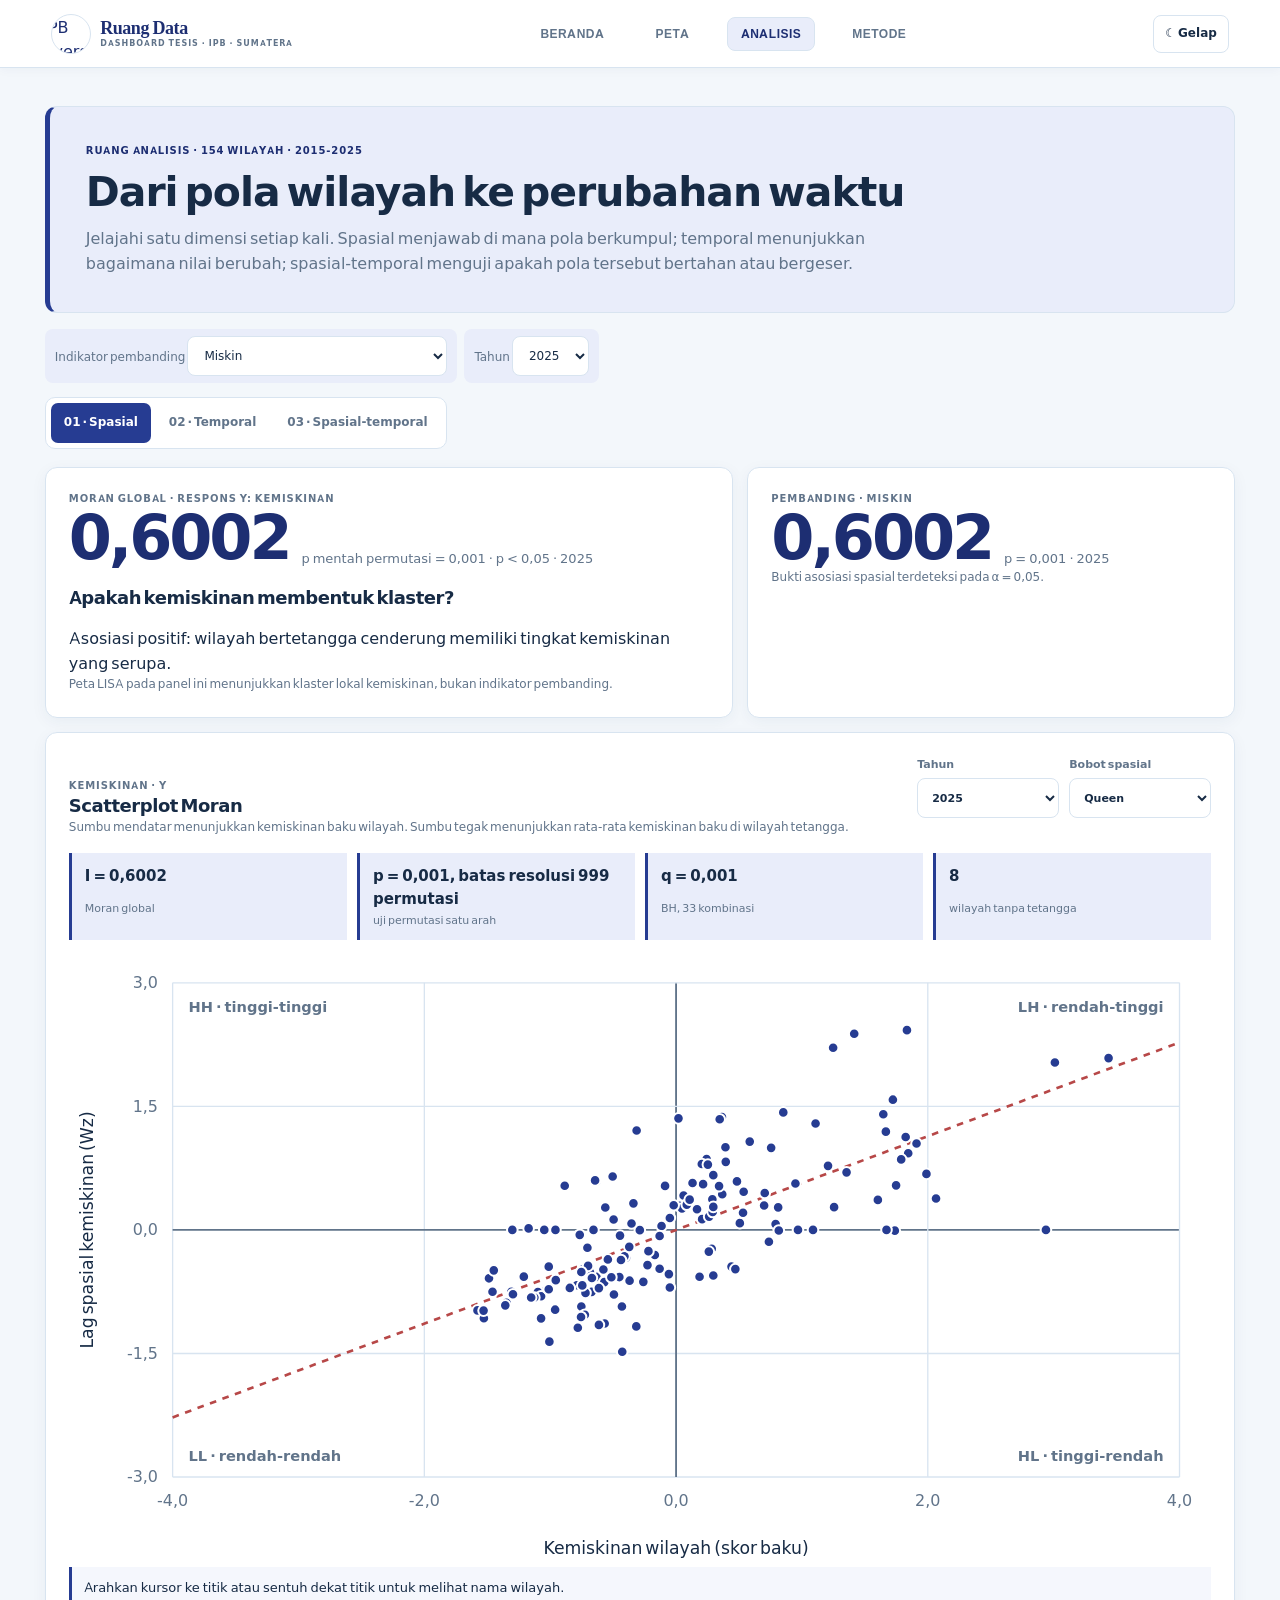
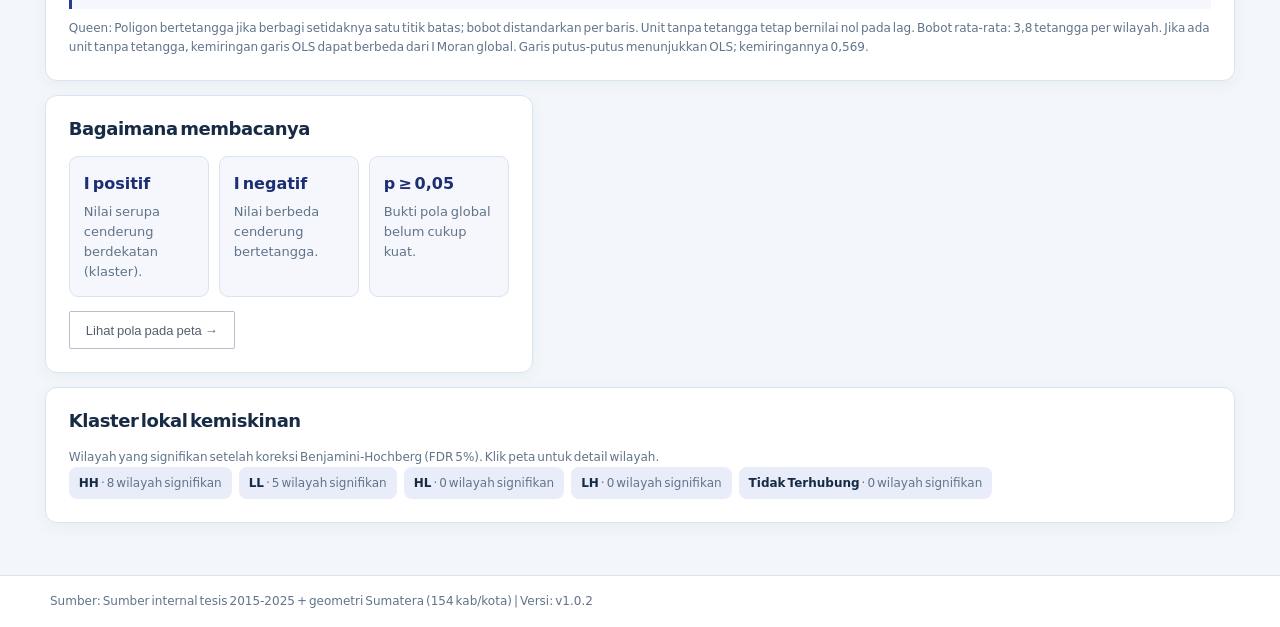
==== analisis.html @ 1f4c3c32 "release: Dashboard Tesis v1.0.2" ====
<!doctype html>
<html lang="id" data-tema="terang"><head><meta charset="utf-8"><meta name="viewport" content="width=device-width,initial-scale=1"><title>Analisis | Ruang Data Sumatera</title><link rel="stylesheet" href="aset/tokens.css"><link rel="stylesheet" href="aset/gaya.css"><link rel="stylesheet" href="aset/desain.css?v=ipb-logo-hotlink-20260928"><link rel="stylesheet" href="aset/polesan.css?v=ipb-logo-hotlink-20260928">
</head>
<body><div id="shell"></div><main>
<header class="workspace-hero analisis-hero"><p class="eyebrow">Ruang analisis · 154 wilayah · 2015-2025</p><h1>Dari pola wilayah ke perubahan waktu</h1><p>Jelajahi satu dimensi setiap kali. Spasial menjawab di mana pola berkumpul; temporal menunjukkan bagaimana nilai berubah; spasial-temporal menguji apakah pola tersebut bertahan atau bergeser.</p></header>
<div class="chip-row" style="margin:14px 0"><label class="stat-chip">Indikator pembanding <select id="a-peubah" aria-label="Pilih indikator pembanding"></select></label><label class="stat-chip">Tahun <select id="a-tahun" aria-label="Pilih tahun"></select></label></div>
<div class="dimension-switch" role="group" aria-label="Pilih dimensi analisis"><button data-tab="spasial" aria-pressed="true">01 · Spasial</button><button data-tab="temporal" aria-pressed="false">02 · Temporal</button><button data-tab="gabungan" aria-pressed="false">03 · Spasial-temporal</button></div>
<section class="dimension-pane active" data-pane="spasial"><div class="insight-grid">
<article class="insight-card span-7"><p class="eyebrow">Moran global · respons Y: kemiskinan</p><div class="metric-row"><strong class="metric-main" id="a-moran">-</strong><span class="metric-context" id="a-moran-konteks">Memuat statistik…</span></div><h2 style="margin-top:20px">Apakah kemiskinan membentuk klaster?</h2><p id="a-interpretasi">Menguji apakah kabupaten/kota bertetangga memiliki nilai kemiskinan yang mirip.</p><p class="catatan-kartu" id="a-lisa"></p></article>
<article class="insight-card span-5"><p class="eyebrow">Pembanding · <span id="a-pembanding-label">indikator terpilih</span></p><div class="metric-row"><strong class="metric-main" id="a-pembanding-moran">-</strong><span class="metric-context" id="a-pembanding-konteks">Memuat statistik…</span></div><p id="a-pembanding-catatan" class="catatan-kartu"></p></article>
<article class="insight-card span-12 moran-scatter-card">
  <div class="scatter-heading"><div><p class="eyebrow">Kemiskinan · Y</p><h2>Scatterplot Moran</h2></div>
    <div class="scatter-controls">
      <label for="scatter-tahun">Tahun<select id="scatter-tahun"></select></label>
      <label for="scatter-bobot">Bobot spasial<select id="scatter-bobot"><option value="queen">Queen</option><option value="jarak_110_km">Jarak 110 km</option><option value="knn_5">KNN 5 tetangga</option></select></label>
    </div>
  </div>
  <p class="catatan-kartu">Sumbu mendatar menunjukkan kemiskinan baku wilayah. Sumbu tegak menunjukkan rata-rata kemiskinan baku di wilayah tetangga.</p>
  <div class="scatter-summary" id="scatter-summary" aria-live="polite"></div>
  <svg id="moran-scatter" class="scatter-plot" viewBox="0 0 860 470" role="img" aria-label="Scatterplot Moran kemiskinan per kabupaten dan kota"></svg>
  <div class="scatter-detail" id="scatter-detail" aria-live="polite">Arahkan kursor, fokuskan, atau sentuh titik untuk melihat nama wilayah.</div>
  <p class="catatan-kartu" id="scatter-definition"></p>
</article>
<article class="insight-card span-5"><h2>Bagaimana membacanya</h2><div class="method-steps"><div class="method-step"><b>I positif</b><p>Nilai serupa cenderung berdekatan (klaster).</p></div><div class="method-step"><b>I negatif</b><p>Nilai berbeda cenderung bertetangga.</p></div><div class="method-step"><b>p ≥ 0,05</b><p>Bukti pola global belum cukup kuat.</p></div></div><a href="peta.html" class="pil" style="display:inline-block;margin-top:14px">Lihat pola pada peta →</a></article>
<article class="insight-card span-12"><h2>Klaster lokal kemiskinan</h2><p class="catatan-kartu">Wilayah yang signifikan setelah koreksi Benjamini-Hochberg (FDR 5%). Klik peta untuk detail wilayah.</p><div class="chip-row" id="a-klaster"></div></article></div></section>
<section class="dimension-pane" data-pane="temporal"><div class="insight-grid"><article class="insight-card span-7"><h2>Lintasan <span id="a-tren-label">indikator</span> Sumatera</h2><p class="catatan-kartu" id="a-tren-subjudul">Rata-rata lintas kabupaten/kota pada setiap tahun</p><svg class="chart" id="a-tren" viewBox="0 0 720 290" role="img" aria-label="Tren rata-rata indikator tahunan"></svg></article><article class="insight-card span-5"><p class="eyebrow">Periode pengamatan</p><div class="metric-row"><strong class="metric-main" id="a-awal-akhir">-</strong></div><h2>Rata-rata kabupaten/kota</h2><p id="a-perubahan"></p><p class="catatan-kartu">Rata-rata wilayah bukan rata-rata berbobot penduduk dan tidak mewakili total Sumatera.</p></article><article class="insight-card span-12"><h2>Tiga pertanyaan temporal</h2><div class="method-steps"><div class="method-step"><b>Arah</b><p>Apakah rerata wilayah naik atau turun selama periode pengamatan?</p></div><div class="method-step"><b>Persistensi</b><p>Seberapa kuat nilai tahun sebelumnya terkait dengan tahun berikutnya? AR(1) di sini deskriptif.</p></div><div class="method-step"><b>Ketidakpastian</b><p>Data 11 tahun memberi seri pendek; perubahan tahunan perlu dibaca hati-hati.</p></div></div></article></div></section>
<section class="dimension-pane" data-pane="gabungan"><div class="insight-grid"><article class="insight-card span-7"><h2>Perubahan autokorelasi global</h2><p class="catatan-kartu" id="a-moran-tren-subjudul">Moran’s I indikator terpilih, 2015-2025 · skema Queen</p><svg class="chart" id="a-moran-tren" viewBox="0 0 720 290" role="img" aria-label="Perubahan Moran I indikator terpilih sepanjang waktu"></svg><p class="catatan-kartu" id="a-moran-tren-status" aria-live="polite"></p></article><article class="insight-card span-5"><h2>Pola spasial × waktu</h2><p>Grafik merangkai Moran global tahunan untuk indikator yang dipilih. Nilai positif menunjukkan asosiasi spasial positif pada tahun terkait.</p><div class="interpretasi"><span class="mark">i</span><p>Ini bukan satu statistik space-time. Klaim klaster yang menetap perlu membandingkan LISA antarwaktu.</p></div><a href="metode.html#kerangka" class="pil">Baca metode dan batas tafsir →</a></article></div></section>
</main><footer><p id="info-build">Ruang Data Sumatera</p></footer>
<script type="module" src="aset/analisis-moran.js?v=indicator-aware-20260928"></script></body></html>
---- aset/tokens.css ----
:root {
  /* warna institusional */
  --navy-950: #0a1a30;
  --navy-900: #0f2847;
  --navy-800: #163a63;
  --navy-700: #1e4d82;
  --navy-600: #2b63a3;
  --navy-100: #dde8f5;
  --navy-050: #f0f5fb;
  --putih: #ffffff;
  --kertas: #fafbfc;
  --abu-latar: #f4f6f9;
  --tinta: #14181f;
  --tinta-lemah: #565f6d;
  --garis: #d8dde5;
  --garis-kuat: #b6c0cc;
  --oker: #b8862f;
  --terakota: #a34b3a;
  --hijau-data: #3d6b52;
  --merah-peringatan: #a3312a;
  --fokus: #2b63a3;

  /* tipografi */
  --font-display: "Fraunces", Georgia, serif;
  --font-teks: "Instrument Sans", -apple-system, sans-serif;
  --font-mono: "IBM Plex Mono", ui-monospace, monospace;

  /* skala spasi */
  --spasi-1: 4px;
  --spasi-2: 8px;
  --spasi-3: 12px;
  --spasi-4: 16px;
  --spasi-6: 24px;
  --spasi-8: 32px;
  --spasi-12: 48px;
  --spasi-16: 64px;

  /* tata letak */
  --lebar-maks-konten: 1280px;
  --radius-kecil: 2px;
}

[data-tema="gelap"] {
  --latar: #121417;
  --panel: #1a1d21;
  --teks: #e8ecf1;
  --garis: #2a3444;
  --kertas: #121417;
  --putih: #1a1d21;
  --tinta: #e8ecf1;
  --tinta-lebih: #98a2b0;
  --garis-kuat: #3a4658;
  --navy-050: #16233a;
  --navy-100: #1c2e4a;
  --fokus: #d9a03f;
}

@font-face {
  font-family: "Fraunces";
  src: url("font/fraunces-variable.woff2") format("woff2");
  font-weight: 100 900;
  font-style: normal;
  font-display: swap;
}

@font-face {
  font-family: "Instrument Sans";
  src: url("font/instrument-sans.woff2") format("woff2");
  font-weight: 400 700;
  font-style: normal;
  font-display: swap;
}

@font-face {
  font-family: "IBM Plex Mono";
  src: url("font/ibm-plex-mono.woff2") format("woff2");
  font-weight: 400 700;
  font-style: normal;
  font-display: swap;
}
---- aset/gaya.css ----
*, *::before, *::after {
  box-sizing: border-box;
}

body, h1, h2, h3, p, table, nav {
  margin: 0;
}

body {
  background: var(--kertas);
  color: var(--tinta);
  font-family: var(--font-teks);
  font-size: 16px;
  line-height: 1.5;
}

h1, h2, h3 {
  font-family: var(--font-display);
  font-weight: 500;
  margin-bottom: var(--spasi-4);
  color: var(--navy-900);
  line-height: 1.15;
}

h1 {
  font-size: clamp(32px, 5vw, 48px);
}

h2 {
  font-size: clamp(22px, 3vw, 32px);
}

h3 {
  font-size: 19px;
}

a {
  color: var(--navy-700);
}

a:hover {
  color: var(--navy-800);
}

nav {
  display: flex;
  gap: var(--spasi-6);
  padding: var(--spasi-3) var(--spasi-12);
  border-bottom: 1px solid var(--garis);
  background: var(--putih);
}

nav a {
  color: var(--tinta-lemah);
  text-decoration: none;
  font-size: 14px;
  letter-spacing: 0.02em;
  text-transform: uppercase;
  padding-bottom: var(--spasi-2);
  border-bottom: 2px solid transparent;
}

nav a:hover {
  color: var(--navy-800);
  border-bottom-color: var(--navy-600);
}

main {
  max-width: var(--lebar-maks-konten);
  margin: 0 auto;
  padding: var(--spasi-8) var(--spasi-12);
}

footer {
  border-top: 1px solid var(--garis);
  padding: var(--spasi-6) var(--spasi-12);
  color: var(--tinta-lemah);
}

.grid-12 {
  display: grid;
  grid-template-columns: repeat(12, 1fr);
  gap: var(--spasi-6);
}

.panel {
  border: 1px solid var(--garis);
  background: var(--putih);
  padding: var(--spasi-4);
}

.angka-besar {
  font-family: var(--font-mono);
  font-size: clamp(32px, 4vw, 48px);
  font-weight: 500;
  font-variant-numeric: tabular-nums;
  color: var(--navy-800);
  display: block;
  line-height: 1.1;
}

.label-kecil {
  font-family: var(--font-teks);
  font-size: 12px;
  font-weight: 500;
  text-transform: uppercase;
  letter-spacing: 0.04em;
  color: var(--tinta-lemah);
}

table {
  width: 100%;
  border-collapse: collapse;
  font-size: 14px;
  background: var(--putih);
}

table th, table td {
  padding: var(--spasi-2) var(--spasi-3);
  border-bottom: 1px solid var(--garis);
  text-align: left;
}

table th {
  font-family: var(--font-teks);
  font-size: 12px;
  font-weight: 500;
  text-transform: uppercase;
  letter-spacing: 0.04em;
  color: var(--tinta-lemah);
  cursor: pointer;
}

table td[data-angka] {
  font-family: var(--font-mono);
  font-variant-numeric: tabular-nums;
  text-align: right;
}

button, input, select {
  font-family: var(--font-teks);
  font-size: 14px;
  border: 1px solid var(--garis-kuat);
  border-radius: var(--radius-kecil);
  padding: var(--spasi-2) var(--spasi-3);
  background: var(--putih);
  color: var(--tinta);
}

button:hover, select:hover {
  border-color: var(--navy-600);
  color: var(--navy-800);
}

:focus-visible {
  outline: 2px solid var(--fokus);
  outline-offset: 2px;
}

@media (max-width: 720px) {
  nav, main, footer {
    padding-left: var(--spasi-4);
    padding-right: var(--spasi-4);
  }

  .grid-12 {
    grid-template-columns: 1fr;
  }

  .angka-besar {
    font-size: 32px;
  }
}

/* ---- halaman peta: header + sidebar terang, kanvas gelap terbatas ---- */
.body-peta {
  display: flex;
  flex-direction: column;
  min-height: 100vh;
}

.tata-letak {
  display: flex;
  flex: 1;
  min-height: 0;
}

.topbar {
  display: flex;
  align-items: center;
  gap: var(--spasi-6);
  padding: var(--spasi-3) var(--spasi-12);
  border-bottom: 1px solid var(--garis);
  background: var(--putih);
}

.topbar .logo {
  background: var(--oker);
  color: var(--navy-900);
  font-family: var(--font-display);
  font-weight: 600;
  font-size: 18px;
  line-height: 1.2;
  padding: var(--spasi-1) var(--spasi-3);
  text-decoration: none;
}

.topbar nav {
  flex: 1;
  justify-content: center;
  gap: var(--spasi-2);
  padding: 0;
  border-bottom: none;
  background: none;
}

.topbar nav a {
  color: var(--tinta-lemah);
  text-transform: none;
  letter-spacing: 0;
  padding-bottom: var(--spasi-2);
  border-bottom: 2px solid transparent;
}

.topbar nav a:hover {
  color: var(--navy-800);
  border-bottom-color: var(--oker);
}

.topbar nav a[aria-current="page"] {
  background: var(--navy-900);
  border-color: var(--navy-900);
  color: var(--putih);
}

.topbar nav a[aria-current="page"]:hover {
  color: var(--putih);
}

.topbar .ikon-cari {
  background: none;
  border: 1px solid var(--garis-kuat);
  border-radius: var(--radius-kecil);
  color: var(--tinta);
  padding: var(--spasi-2) var(--spasi-3);
  cursor: pointer;
}

.topbar .ikon-cari:hover {
  border-color: var(--oker);
  color: var(--oker);
}

.sidebar {
  width: 300px;
  flex-shrink: 0;
  overflow-y: auto;
  padding: var(--spasi-4);
  background: var(--kertas);
  border-right: 1px solid var(--garis);
}

.sidebar h2 {
  color: var(--navy-900);
  font-size: clamp(24px, 3vw, 34px);
  margin-bottom: var(--spasi-4);
}

.pencarian {
  width: 100%;
  margin-bottom: var(--spasi-4);
  background: var(--putih);
  border: 1px solid var(--garis-kuat);
  border-radius: var(--radius-kecil);
  color: var(--tinta);
  padding: var(--spasi-2) var(--spasi-3);
}

.kategori {
  margin-bottom: var(--spasi-4);
}

.kategori > button {
  display: flex;
  justify-content: space-between;
  width: 100%;
  padding: var(--spasi-2) 0;
  background: none;
  border: none;
  color: var(--tinta);
  font-family: var(--font-teks);
  font-size: 14px;
  font-weight: 600;
  cursor: pointer;
}

.kategori > button .jumlah {
  color: var(--tinta-lemah);
  font-weight: 400;
  font-size: 12px;
}

.kategori ul {
  list-style: none;
  margin: 0;
  padding: 0 0 0 var(--spasi-3);
}

.kategori li button {
  display: block;
  width: 100%;
  text-align: left;
  padding: var(--spasi-1) 0;
  background: none;
  border: none;
  color: var(--tinta-lemah);
  font-family: var(--font-teks);
  font-size: 14px;
  cursor: pointer;
}

.kategori li button:hover {
  color: var(--tinta);
}

.kategori li button.aktif {
  color: var(--navy-700);
  font-weight: 600;
}

.kontrol-tahun {
  display: grid;
  gap: var(--spasi-2);
  margin-top: var(--spasi-6);
}

.kontrol-tahun select {
  background: var(--putih);
  border: 1px solid var(--garis-kuat);
  border-radius: var(--radius-kecil);
  color: var(--tinta);
  padding: var(--spasi-2) var(--spasi-3);
}

.panel-moran {
  margin-top: var(--spasi-6);
  font-size: 13px;
  color: var(--tinta-lemah);
}

.panel-moran h3 {
  color: var(--navy-900);
  font-size: 15px;
  margin-bottom: var(--spasi-2);
}

.panel-moran ul {
  list-style: none;
  margin: var(--spasi-2) 0;
  padding: 0;
  display: grid;
  gap: var(--spasi-1);
}

.peta-konten {
  position: relative;
  flex: 1;
  min-width: 0;
}

.kanvas-peta {
  position: relative;
  width: 100%;
  height: 100%;
}

#elemen-peta {
  width: 100%;
  height: 100%;
}

.kanvas-peta .kartu {
  position: absolute;
  left: 50%;
  bottom: var(--spasi-4);
  transform: translateX(-50%);
  z-index: 900;
  display: flex;
  align-items: center;
  gap: var(--spasi-6);
  max-width: min(880px, calc(100vw - 340px));
  padding: var(--spasi-4);
  background: var(--panel);
  border: 1px solid var(--garis);
  color: var(--teks);
}

.kanvas-peta .kartu[hidden] {
  display: none;
}

.kanvas-peta .kartu h3 {
  color: var(--teks);
  font-size: 20px;
  margin-bottom: var(--spasi-1);
}

.kanvas-peta .kartu .kartu-provinsi {
  color: var(--tinta-lebih);
  font-size: 13px;
}

.kanvas-peta .kartu .kartu-grid {
  display: grid;
  grid-template-columns: repeat(4, auto);
  gap: var(--spasi-2) var(--spasi-6);
  font-family: var(--font-mono);
  font-size: 13px;
}

.kanvas-peta .kartu .kartu-grid .label-kecil {
  display: block;
  color: var(--tinta-lebih);
  font-size: 11px;
}

.kanvas-peta .kartu .tautan-kartu {
  color: var(--oker);
  font-size: 13px;
  white-space: nowrap;
}

.kanvas-peta .kartu .tutup {
  background: none;
  border: 1px solid var(--garis-kuat);
  border-radius: var(--radius-kecil);
  color: var(--teks);
  padding: var(--spasi-1) var(--spasi-3);
  cursor: pointer;
}

.kanvas-peta .kartu .tutup:hover {
  border-color: var(--oker);
  color: var(--oker);
}

.kanvas-peta .widget {
  position: absolute;
  left: var(--spasi-4);
  bottom: var(--spasi-4);
  z-index: 900;
  padding: var(--spasi-3);
  background: var(--panel);
  border: 1px solid var(--garis);
  color: var(--teks);
  font-family: var(--font-mono);
  font-size: 12px;
}

.kanvas-peta .widget .label-kecil {
  display: block;
  color: var(--tinta-lebih);
  font-size: 11px;
  margin-bottom: var(--spasi-1);
}

.kanvas-peta .legenda {
  position: absolute;
  right: var(--spasi-4);
  bottom: var(--spasi-4);
  z-index: 900;
  padding: var(--spasi-3);
  background: var(--panel);
  border: 1px solid var(--garis);
  color: var(--teks);
  font-size: 13px;
}

.kanvas-peta .legenda h2 {
  color: var(--tinta-lebih);
  font-family: var(--font-teks);
  font-size: 12px;
  text-transform: uppercase;
  letter-spacing: 0.04em;
  margin-bottom: var(--spasi-2);
}

.kanvas-peta .legenda ul {
  list-style: none;
  margin: 0;
  padding: 0;
  display: grid;
  gap: var(--spasi-1);
}

.kanvas-peta .leaflet-container {
  background: var(--latar);
}

.kanvas-peta .leaflet-bar {
  border: 1px solid var(--garis-kuat);
}

.kanvas-peta .leaflet-bar a {
  background: var(--panel);
  color: var(--teks);
  border-bottom: 1px solid var(--garis);
}

.kanvas-peta .leaflet-bar a:hover {
  background: var(--latar);
  color: var(--oker);
}

.kanvas-peta .leaflet-control-attribution {
  background: rgba(18, 20, 23, 0.85);
  color: var(--tinta-lebih);
}

.kanvas-peta .leaflet-control-attribution a {
  color: var(--tinta-lebih);
}

.kanvas-peta .leaflet-tooltip {
  background: var(--panel);
  color: var(--teks);
  border: 1px solid var(--garis);
  border-radius: var(--radius-kecil);
}

.kanvas-peta .leaflet-tooltip-top:before {
  border-top-color: var(--garis);
}

.kanvas-peta .leaflet-overlay-pane path {
  transition: fill 200ms ease;
}

/* ---- dasbor ringkasan: kartu tanpa bayangan, border tipis, radius 0 ---- */
.kartu {
  border: 1px solid var(--garis);
  background: var(--putih);
  border-radius: 0;
  padding: var(--spasi-4) var(--spasi-6);
}

.kartu h2 {
  font-size: 20px;
  margin-bottom: var(--spasi-2);
}

.kartu h3 {
  font-size: 15px;
  margin-bottom: var(--spasi-2);
}

.panel-samping {
  border: 1px solid var(--garis);
  background: var(--putih);
  border-radius: 0;
  padding: var(--spasi-4) var(--spasi-6);
}

.panel-samping h2 {
  font-size: 20px;
  margin-bottom: var(--spasi-2);
}

.pil {
  display: inline-block;
  padding: var(--spasi-2) var(--spasi-4);
  border: 1px solid var(--garis-kuat);
  border-radius: var(--radius-kecil);
  background: var(--putih);
  color: var(--tinta-lemah);
  font-family: var(--font-teks);
  font-size: 13px;
  font-weight: 500;
  text-decoration: none;
}

.pil:hover {
  border-color: var(--navy-600);
  color: var(--navy-800);
}

.progress {
  height: 8px;
  background: var(--navy-050);
  border-radius: var(--radius-kecil);
  overflow: hidden;
}

.progress .isi {
  height: 100%;
  border-radius: var(--radius-kecil);
}

.chip {
  display: inline-block;
  padding: 1px var(--spasi-2);
  border: 1px solid var(--garis-kuat);
  border-radius: var(--radius-kecil);
  font-family: var(--font-mono);
  font-size: 11px;
  color: var(--tinta-lemah);
}

.baris-kpi {
  display: flex;
  justify-content: space-between;
  align-items: baseline;
  gap: var(--spasi-3);
  padding: var(--spasi-2) 0;
  border-bottom: 1px solid var(--garis);
  font-size: 14px;
}

.baris-kpi:last-child {
  border-bottom: none;
}

.baris-kpi .nilai {
  font-family: var(--font-mono);
  font-variant-numeric: tabular-nums;
  color: var(--navy-800);
  white-space: nowrap;
}

/* ---- halaman analisis: grid kartu terang ---- */
.kontrol-analisis {
  display: flex;
  gap: var(--spasi-6);
  align-items: end;
  flex-wrap: wrap;
  margin-bottom: var(--spasi-2);
}

.kontrol-analisis label {
  display: block;
  margin-bottom: var(--spasi-1);
}

.catatan-kartu {
  color: var(--tinta-lemah);
  font-size: 13px;
}

.status-kartu {
  color: var(--tinta-lemah);
  font-size: 13px;
}

.status-memuat {
  color: var(--tinta-lemah);
  font-size: 13px;
  animation: denyut-status 1.2s ease-in-out infinite;
}

@keyframes denyut-status {
  0%, 100% { opacity: 1; }
  50% { opacity: 0.35; }
}

.tautan-peta {
  font-size: 12px;
  white-space: nowrap;
}

@media (prefers-reduced-motion: reduce) {
  .status-memuat {
    animation: none;
  }

  .kanvas-peta .leaflet-overlay-pane path {
    transition: none;
  }
}

.grid-kartu {
  display: grid;
  grid-template-columns: repeat(12, 1fr);
  gap: var(--spasi-6);
  align-items: start;
}

.kartu {
  border: 1px solid var(--garis);
  background: var(--putih);
  padding: var(--spasi-4);
  min-width: 0;
}

.kartu.span-5 {
  grid-column: span 5;
}

.kartu.span-7 {
  grid-column: span 7;
}

.kartu.span-12 {
  grid-column: span 12;
}

.judul-kartu {
  font-size: 19px;
  margin-bottom: var(--spasi-3);
}

.kartu svg {
  max-width: 100%;
  height: auto;
}

.tabel-ringkas {
  font-size: 13px;
}

.bar-moran {
  display: grid;
  grid-template-columns: minmax(0, 1.2fr) 2fr auto;
  gap: var(--spasi-3);
  align-items: center;
  font-size: 13px;
}

.bar-moran .track {
  background: var(--navy-050);
  height: 14px;
}

.bar-moran .isi {
  height: 14px;
}

.bar-moran .isi.tidak-signifikan {
  opacity: 0.4;
}

.bar-moran .nilai-moran {
  font-family: var(--font-mono);
  font-variant-numeric: tabular-nums;
  text-align: right;
}

.matriks-transisi {
  display: grid;
  grid-template-columns: auto repeat(4, 1fr);
  gap: 1px;
  background: var(--garis);
  border: 1px solid var(--garis);
  font-size: 13px;
}

.matriks-transisi > div {
  background: var(--putih);
  padding: var(--spasi-2) var(--spasi-3);
  text-align: center;
  font-family: var(--font-mono);
  font-variant-numeric: tabular-nums;
}

.matriks-transisi > div.kepala {
  font-family: var(--font-teks);
  font-size: 11px;
  font-weight: 500;
  text-transform: uppercase;
  letter-spacing: 0.04em;
  color: var(--tinta-lemah);
}

.matriks-transisi > div.selaras {
  background: var(--hijau-data);
  color: var(--putih);
}

@media (max-width: 960px) {
  .kartu.span-5,
  .kartu.span-7,
  .kartu.span-12 {
    grid-column: 1 / -1;
  }
}

/* ---- revisi visual: entrance flat, legenda filter, readout, footer, responsif peta ---- */
@keyframes muncul-kartu {
  from { opacity: 0; transform: translateY(8px); }
  to { opacity: 1; transform: none; }
}

.dash-grid .kartu,
.dash-grid .panel-samping,
.grid-kartu .kartu {
  animation: muncul-kartu 400ms ease both;
}

.dash-grid .kartu:nth-child(2),
.dash-grid .panel-samping:nth-child(2),
.grid-kartu .kartu:nth-child(2) { animation-delay: 80ms; }
.grid-kartu .kartu:nth-child(3) { animation-delay: 160ms; }
.grid-kartu .kartu:nth-child(4) { animation-delay: 240ms; }
.grid-kartu .kartu:nth-child(5) { animation-delay: 320ms; }

.readout-slope {
  font-family: var(--font-mono);
  font-size: 13px;
  color: var(--tinta-lemah);
  margin-top: var(--spasi-2);
  min-height: 20px;
}

.kanvas-peta .legenda .swatch {
  display: inline-block;
  width: 14px;
  height: 14px;
  margin-right: var(--spasi-2);
  vertical-align: -2px;
}

.kanvas-peta .legenda .swatch-filter {
  display: flex;
  align-items: center;
  width: 100%;
  gap: 0;
  padding: 2px;
  background: none;
  border: 1px solid transparent;
  color: inherit;
  font: inherit;
  text-align: left;
  cursor: pointer;
}

.kanvas-peta .legenda .swatch-filter:hover {
  border-color: var(--oker);
}

.kanvas-peta .legenda .swatch-filter.aktif {
  border-color: var(--oker);
  outline: 1px solid var(--oker);
  outline-offset: 1px;
}

.panel-moran .bar-moran {
  grid-template-columns: minmax(0, 1fr) 1.4fr auto;
}

table tbody tr:hover {
  background: var(--navy-050);
}

.tautan-peta:hover {
  text-decoration: underline;
}

footer {
  border-top: 2px solid var(--navy-900);
  background: var(--putih);
  font-size: 13px;
}

@media (max-width: 900px) {
  .tata-letak { flex-direction: column; }
  .sidebar {
    width: 100%;
    border-right: none;
    border-bottom: 1px solid var(--garis);
    overflow-y: visible;
  }
  .kanvas-peta .widget { display: none; }
  .kanvas-peta .kartu {
    max-width: calc(100vw - 32px);
    flex-wrap: wrap;
  }
  .kanvas-peta .legenda {
    font-size: 12px;
    max-width: calc(100vw - 32px);
  }
}

@media (prefers-reduced-motion: reduce) {
  .dash-grid .kartu,
  .dash-grid .panel-samping,
  .grid-kartu .kartu {
    animation: none;
  }
}
---- aset/desain.css ----
:root{--paper:#f3f7fb;--surface:#fff;--ink:#172b45;--muted:#61748a;--line:#d8e4f0;--brand:#263c92;--brand-dark:#1d2e72;--brand-soft:#e9edfa;--blue-pale:#f5f7fd;--alert:#b74848;--radius:12px;--shadow:0 4px 16px #183b5d0d;color-scheme:light}
html[data-tema="gelap"]{--paper:#111b26;--surface:#192838;--ink:#edf5fc;--muted:#a8bacb;--line:#30465a;--brand:#8799e6;--brand-dark:#bdc8ff;--brand-soft:#252d50;--blue-pale:#1a2035;--alert:#ff9999;color-scheme:dark}
*{box-sizing:border-box}html{scroll-behavior:smooth}body{margin:0;background:var(--paper);color:var(--ink);font-family:"Instrument Sans",system-ui,sans-serif;line-height:1.55;transition:background-color .18s,color .18s}h1,h2,h3{color:var(--ink);font-family:inherit;font-weight:700;letter-spacing:-.025em;line-height:1.2}h1{font-size:clamp(28px,3.2vw,44px)}h2{font-size:20px}h3{font-size:16px}a{color:var(--brand-dark)}button,input,select{min-height:40px;border:1px solid var(--line);border-radius:8px;background:var(--surface);color:var(--ink);font:inherit}button{cursor:pointer}button:hover,select:hover{border-color:var(--brand);color:var(--brand-dark)}:focus-visible{outline:3px solid #398bc755;outline-offset:2px}
.topbar{position:sticky;top:0;z-index:1500;min-height:68px;display:flex;align-items:center;gap:24px;padding:8px clamp(14px,4vw,52px);border-bottom:1px solid var(--line);background:var(--surface);box-shadow:0 2px 10px #183b5d0a}.topbar .logo{flex:0 0 auto;color:var(--brand-dark);font-size:21px;font-weight:800;letter-spacing:-.035em;text-decoration:none}.topbar .logo::after{content:none}.topbar nav{flex:1;display:flex;justify-content:center;align-items:center;gap:clamp(4px,1.8vw,25px);padding:0;border:0;background:transparent}.topbar nav a{position:relative;padding:12px 8px;border:0;color:var(--muted);font-size:12px;font-weight:750;letter-spacing:.04em;text-decoration:none;text-transform:uppercase}.topbar nav a:hover,.topbar nav a[aria-current=page]{color:var(--brand-dark);background:transparent}.topbar nav a[aria-current=page]::after{position:absolute;right:8px;bottom:-9px;left:8px;height:3px;border-radius:3px 3px 0 0;background:var(--brand);content:""}.theme-toggle,.menu-toggle,.ikon-cari{min-height:38px;padding:7px 11px;border:1px solid var(--line);border-radius:8px;background:var(--surface);color:var(--ink);font-size:12px;font-weight:700;white-space:nowrap}.menu-toggle{display:none}
main{width:min(100%,1500px);margin:0 auto;padding:clamp(20px,3vw,42px) clamp(14px,3.5vw,50px) 52px}footer{padding:16px clamp(14px,4vw,50px);border-top:1px solid var(--line);background:var(--surface);color:var(--muted);font-size:12px}.label-kecil,.eyebrow{color:var(--muted);font-size:10px;font-weight:800;letter-spacing:.09em;text-transform:uppercase}.kartu,.panel,.panel-samping,.insight-card,.tautan-cepat,.kontrol-analisis{border:1px solid var(--line);border-radius:var(--radius);background:var(--surface);box-shadow:var(--shadow)}.kartu{padding:20px}.angka-besar{color:var(--brand-dark);font-size:clamp(30px,3vw,42px);font-weight:750;letter-spacing:-.045em}.catatan-kartu,.catatan{color:var(--muted);font-size:12px}
.workspace-hero{margin:0 0 20px;padding:clamp(21px,3vw,36px);border:1px solid var(--line);border-left:5px solid var(--brand);border-radius:var(--radius);background:var(--brand-soft)}.workspace-hero .eyebrow{margin:0 0 8px;color:var(--brand-dark)}.workspace-hero h1{margin:0 0 10px}.workspace-hero p{max-width:850px;margin:0;color:var(--muted)}.dash-baris{align-items:center;margin:8px 0}.dash-baris h1{font-size:clamp(32px,4vw,48px)}.dash-baris h1::before{display:block;margin-bottom:10px;color:var(--brand-dark);font-size:10px;font-weight:800;letter-spacing:.14em;content:"RINGKASAN DATA TESIS"}.dash-sub{max-width:760px;margin:8px 0 22px;color:var(--muted);font-size:14px}.dash-grid{gap:16px;margin-bottom:16px}.dash-grid .kartu,.dash-grid .panel-samping{min-height:205px;padding:20px}.dash-grid .kartu:first-child{min-height:300px}.dash-grid .angka-besar{margin:10px 0}.dash-grid .catatan{color:var(--muted);font-size:12px}.tautan-cepat{padding:16px 18px}.tautan-cepat .pil{min-width:100px;padding:9px 14px;border:1px solid var(--line);border-radius:8px;background:var(--surface);color:var(--brand-dark);font-weight:700;text-align:center;text-decoration:none}.tautan-cepat .pil:hover{background:var(--brand);color:#fff}
body:has(.grid-kartu) main{display:grid;grid-template-columns:minmax(210px,250px) minmax(0,1fr);column-gap:22px;align-items:start}body:has(.grid-kartu) main>h1{grid-column:1/-1;margin:4px 0 16px}.kontrol-analisis{position:sticky;top:86px;grid-column:1;grid-row:2/span 2;display:grid;gap:16px;padding:18px}.kontrol-analisis>div{display:grid;gap:8px}.kontrol-analisis select{width:100%;padding:0 10px}.kontrol-analisis::after{margin-top:4px;padding-top:14px;border-top:1px solid var(--line);color:var(--muted);font-size:11px;font-weight:700;line-height:2;letter-spacing:.035em;white-space:pre-line;content:"154 KABUPATEN / KOTA\A10 PROVINSI\A11 TAHUN PENGAMATAN\A18 INDIKATOR"}body:has(.grid-kartu) .catatan-kartu{grid-column:2;color:var(--muted);font-size:12px}.grid-kartu{grid-column:2;grid-row:3;gap:14px}.grid-kartu .kartu{padding:18px}.grid-kartu .judul-kartu{font-size:17px}.grid-kartu .kartu:nth-child(3){grid-column:span 12}.grid-kartu .kartu:nth-child(4),.grid-kartu .kartu:nth-child(5){min-height:210px}.grid-kartu #slope-chart{width:100%;height:auto;min-height:250px}.grid-kartu #wadah-peringkat{max-height:560px;overflow:auto;border:1px solid var(--line);border-radius:9px}.grid-kartu table{min-width:760px}.grid-kartu .matriks-transisi>div.selaras{background:var(--brand)}.grid-kartu .bar-moran .track{height:9px;border-radius:10px;background:var(--brand-soft)}.grid-kartu .bar-moran .isi{height:9px;border-radius:10px;background:var(--brand)}#wadah-grafik svg path:first-child{fill:var(--brand);opacity:.12}#wadah-grafik svg path:nth-child(2){stroke:var(--brand);stroke-width:3}
.analisis-hero{margin-bottom:16px}.dimension-switch{position:sticky;top:76px;z-index:900;display:flex;gap:5px;width:max-content;max-width:100%;margin:12px 0 18px;padding:5px;border:1px solid var(--line);border-radius:10px;background:var(--surface);overflow:auto}.dimension-switch button{padding:9px 13px;border:0;border-radius:7px;background:transparent;color:var(--muted);font-size:12px;font-weight:700;white-space:nowrap}.dimension-switch button[aria-pressed=true]{background:var(--brand);color:#fff}.dimension-pane{display:none;animation:appear .18s ease both}.dimension-pane.active{display:block}@keyframes appear{from{opacity:.4;transform:translateY(4px)}to{opacity:1;transform:none}}.insight-grid{display:grid;grid-template-columns:repeat(12,minmax(0,1fr));gap:14px}.insight-card{grid-column:span 6;min-width:0;padding:clamp(16px,2vw,23px)}.insight-card.span-12{grid-column:1/-1}.insight-card.span-7{grid-column:span 7}.insight-card.span-5{grid-column:span 5}.insight-card h2{font-size:18px}.metric-row{display:flex;gap:12px;align-items:end;flex-wrap:wrap}.metric-main{color:var(--brand-dark);font-size:clamp(38px,6vw,62px);font-weight:750;line-height:1;letter-spacing:-.05em;font-variant-numeric:tabular-nums}.metric-context{max-width:380px;color:var(--muted);font-size:13px}.chart{display:block;width:100%;height:auto;min-height:210px;overflow:visible}.chart text{fill:var(--muted);font:12px system-ui,sans-serif}.chart .gridline{stroke:var(--line);stroke-width:1}.chart .series{fill:none;stroke:var(--brand);stroke-width:3;stroke-linecap:round;stroke-linejoin:round}.chart .point{fill:var(--surface);stroke:var(--brand);stroke-width:3}.chart .benchmark{stroke:var(--alert);stroke-dasharray:4 5}.chip-row{display:flex;gap:7px;flex-wrap:wrap}.stat-chip{padding:7px 10px;border-radius:8px;background:var(--brand-soft);color:var(--muted);font-size:12px}.stat-chip strong{color:var(--ink)}.method-steps{display:grid;grid-template-columns:repeat(3,1fr);gap:10px}.method-step{padding:14px;border:1px solid var(--line);border-radius:9px;background:var(--blue-pale)}.method-step b{display:block;margin-bottom:5px;color:var(--brand-dark)}.method-step p{margin:0;color:var(--muted);font-size:13px}.interpretasi{display:grid;grid-template-columns:auto 1fr;gap:12px;align-items:start;margin:14px 0;padding:15px 17px;border:1px solid var(--line);border-left:4px solid var(--brand);border-radius:10px;background:var(--brand-soft)}.interpretasi .mark{display:grid;place-items:center;width:30px;height:30px;border-radius:8px;background:var(--brand);color:#fff;font-weight:800}.interpretasi p{margin:2px 0;color:var(--ink)}.method-tabs{display:flex;gap:6px;flex-wrap:wrap;margin:16px 0}.method-tabs button{padding:8px 12px;border:1px solid var(--line);border-radius:8px;background:var(--surface);color:var(--muted);font-size:12px}.method-tabs button[aria-selected=true]{border-color:var(--brand);background:var(--brand);color:white}.method-panel[hidden]{display:none}.formula{padding:13px 15px;border-radius:8px;background:var(--brand-soft);color:var(--brand-dark);font-family:ui-monospace,monospace;overflow:auto}.data-table-wrap{max-height:65vh;overflow:auto;border:1px solid var(--line);border-radius:10px}.data-table-wrap table{min-width:740px;margin:0;background:var(--surface);color:var(--ink)}.data-table-wrap thead{position:sticky;top:0;z-index:2}.data-table-wrap th{background:#e7f2fb;color:#174f7e;font-size:11px}.data-table-wrap td{border-color:var(--line)}.data-table-wrap tbody tr:nth-child(even){background:var(--blue-pale)}.data-table-wrap tbody tr:hover{background:#e4f1fb}html[data-tema="gelap"] .data-table-wrap th{background:#213c55;color:#cceaff}html[data-tema="gelap"] .data-table-wrap tbody tr:nth-child(even){background:#1b2c3d}
.body-peta{position:relative;min-height:100vh;height:100dvh;overflow:hidden;background:#17191c}.body-peta #shell{position:absolute;inset:0 0 auto;z-index:1200}.body-peta .topbar{min-height:68px;border:0;background:#0c0e10e8;box-shadow:0 3px 20px #0004}.body-peta .topbar .logo{color:#fff}.body-peta .topbar nav a{color:#d6dbe0}.body-peta .topbar nav a:hover,.body-peta .topbar nav a[aria-current=page]{color:#83c8f5}.body-peta .topbar nav a[aria-current=page]::after{background:#68b8ed}.body-peta .theme-toggle,.body-peta .ikon-cari{border-color:#404b56;background:#1b232c;color:#f1f6fa}.body-peta .tata-letak{position:absolute;inset:0;min-height:0}.body-peta .peta-konten,.body-peta .kanvas-peta,.body-peta #elemen-peta{position:absolute;inset:0;width:100%;height:100%;background:#191a1c}.body-peta .leaflet-tile-pane{filter:grayscale(1) invert(.84) brightness(.68) contrast(.82)}.body-peta .leaflet-control-zoom{margin:88px 20px 0 0!important;border:0!important;box-shadow:0 5px 16px #0008!important}.body-peta .leaflet-control-zoom a{width:40px!important;height:40px!important;line-height:38px!important;border:1px solid #393a3d!important;background:#202225!important;color:#fff!important}.body-peta .leaflet-control-attribution{margin:0 10px 40px 0!important;border-radius:5px 5px 0 0;background:#0f1012d9!important;color:#c8cdd1!important}.body-peta .leaflet-control-attribution a{color:#9ed5fa!important}.body-peta .leaflet-bottom{bottom:34px}.body-peta .sidebar{position:absolute;z-index:800;top:78px;bottom:96px;left:16px;width:min(310px,calc(100vw - 32px));overflow:auto;padding:18px;border:1px solid #ffffff20;border-radius:12px;background:#14171aeb;color:#e8edf1;box-shadow:0 10px 32px #0006;backdrop-filter:blur(12px)}.body-peta .sidebar h2,.body-peta .sidebar h3{color:#fff}.body-peta .sidebar h2{margin:0 0 12px;font-size:26px}.body-peta .sidebar .label-kecil{color:#b6c0c9}.body-peta .pencarian,.body-peta .sidebar select{border-color:#454d56;border-radius:8px;background:#252b31;color:#fff}.body-peta .kategori{margin:6px 0 12px}.body-peta .kategori>button{color:#eee}.body-peta .kategori li button{color:#c4cbd1}.body-peta .kategori li button.aktif,.body-peta .kategori li button:hover{color:#90d0fa}.body-peta .kategori li button.aktif::before{display:inline-block;width:6px;height:6px;margin:0 8px 1px 0;border-radius:50%;background:#68b8ed;content:""}.body-peta .panel-moran{margin-top:14px;padding-top:14px;border-top:1px solid #ffffff24;color:#bdc5cb}.body-peta .panel-moran h3{font-size:14px}.body-peta .kanvas-peta .legenda{position:absolute;z-index:700;right:18px;bottom:112px;width:min(260px,calc(100vw - 36px));padding:14px;border:1px solid #ffffff25;border-radius:10px;background:#14171ae8;color:#eee;box-shadow:0 6px 22px #0006}.body-peta .kanvas-peta .legenda h2{margin:0 0 8px;color:#fff;font-family:inherit;font-size:12px;letter-spacing:.06em;text-transform:uppercase}.body-peta .kanvas-peta .legenda ul{display:grid;gap:5px;margin:0;padding:0;list-style:none}.body-peta .kanvas-peta .legenda li{color:#e2e7eb;font-size:11px}.body-peta .kanvas-peta .legenda .swatch{border:1px solid #ffffff55;border-radius:3px}.body-peta .kanvas-peta .widget{position:absolute;z-index:700;right:18px;bottom:18px;left:345px;width:max-content;max-width:calc(100vw - 365px);padding:11px 14px;border:1px solid #ffffff25;border-radius:9px;background:#14171ae8;color:#eee;box-shadow:0 6px 20px #0006;font-family:"IBM Plex Mono",monospace;font-size:10px}.body-peta .kanvas-peta .kartu{position:absolute;z-index:900;right:290px;bottom:18px;left:auto;max-width:min(500px,calc(100vw - 340px));transform:none;padding:16px 18px;border:1px solid #ffffff28;border-radius:11px;background:#14171af5;color:#eee;box-shadow:0 10px 30px #0008}.body-peta .kanvas-peta .kartu h3{color:#fff;font-size:18px}.body-peta .kanvas-peta .kartu .label-kecil{color:#b4bdc4}.body-peta .kanvas-peta .kartu-grid>div{display:grid;gap:3px}.body-peta .kanvas-peta .kartu-grid>div>span:last-child{color:#fff;font-weight:650}.body-peta .kanvas-peta .tautan-kartu{color:#9bd4fa}.body-peta .kanvas-peta .tutup{border-color:#59616a;background:#252b31;color:#fff}.body-peta footer{position:absolute;z-index:1100;right:0;bottom:0;left:0;padding:6px 16px;border:0;background:#0e1012e8;color:#b8bec4;font-size:10px}.body-peta .kategori,.body-peta .kategori ul,.body-peta .kategori li,.body-peta .kategori>button,.body-peta .kategori li button{background:transparent!important;box-shadow:none!important}.body-peta #daftar-kategori{display:block!important;position:static!important;width:auto!important;height:auto!important;min-height:0!important;padding:0!important;border:0!important;border-radius:0!important;background:transparent!important;box-shadow:none!important;backdrop-filter:none!important}
@media(max-width:900px){.topbar{min-height:62px;gap:12px}.topbar nav{gap:4px}.topbar nav a{font-size:11px;padding:10px 6px}.body-peta .sidebar{top:72px;bottom:110px;left:10px;width:min(280px,calc(100vw - 20px));padding:14px}.body-peta .kanvas-peta .legenda{right:10px;bottom:112px;width:195px;padding:11px}.body-peta .kanvas-peta .widget{right:10px;bottom:10px;left:auto;max-width:calc(100vw - 20px);font-size:9px}.body-peta .kanvas-peta .kartu{right:10px;bottom:10px;left:10px;max-width:none}.body-peta .kanvas-peta .kartu:not([hidden]){bottom:66px}.body-peta .leaflet-control-zoom{margin:74px 10px 0 0!important}.body-peta footer{display:none}body:has(.grid-kartu) main{grid-template-columns:210px minmax(0,1fr);column-gap:14px}.kontrol-analisis{padding:14px}.grid-kartu{gap:10px}}
@media(max-width:600px){body{font-size:14px}.topbar{position:sticky;min-height:58px!important;gap:7px!important;padding:7px 12px!important}.topbar .logo{max-width:calc(100vw - 165px);overflow:hidden;font-size:16px;white-space:nowrap}.topbar nav{position:fixed!important;z-index:1600;right:0;bottom:0;left:0;top:auto!important;display:grid!important;grid-template-columns:repeat(4,minmax(0,1fr));gap:0!important;padding:7px 5px max(7px,env(safe-area-inset-bottom))!important;border:0!important;border-top:1px solid var(--line)!important;border-radius:0!important;background:var(--surface)!important;box-shadow:0 -4px 16px #183b5d12!important}.topbar nav a{display:flex;min-height:48px;align-items:center;justify-content:center;padding:6px 2px!important;border-radius:7px!important;font-size:10px!important;letter-spacing:0!important}.topbar nav a[aria-current=page]{background:var(--brand-soft)!important;color:var(--brand-dark)!important}.topbar nav a[aria-current=page]::after{right:25%;bottom:0;left:25%;height:2px}main{padding:20px 13px 78px!important}footer{padding-bottom:76px}.theme-toggle,.ikon-cari{min-height:36px;padding:6px 8px;font-size:10px}.dash-baris{align-items:flex-start;flex-direction:column}.dash-grid{display:grid;grid-template-columns:1fr;gap:11px}.dash-grid>*{grid-column:1/-1!important}.dash-grid .kartu,.dash-grid .panel-samping{min-height:0;padding:16px}.dash-grid .kartu:first-child{min-height:260px}.dash-grid .angka-besar{font-size:32px}.tautan-cepat{padding:13px}.tautan-cepat .pil{min-width:0;flex:1}.workspace-hero{padding:20px 16px}.workspace-hero h1{font-size:28px}.dimension-switch{position:static;display:grid;grid-template-columns:repeat(3,minmax(0,1fr));width:100%;margin:10px 0 14px;overflow:visible}.dimension-switch button{min-width:0;padding:8px 4px;font-size:10px;line-height:1.2;white-space:normal}.insight-grid{grid-template-columns:1fr;gap:10px}.insight-card,.insight-card.span-7,.insight-card.span-5,.insight-card.span-12{grid-column:1/-1;padding:15px}.metric-main{font-size:42px}.chart{min-height:180px}.method-steps{grid-template-columns:1fr}.interpretasi{padding:12px}.method-tabs{gap:5px}.method-tabs button{padding:8px 9px;font-size:11px}.data-table-wrap{max-height:56vh}.data-table-wrap table{min-width:700px}body:has(.grid-kartu) main{display:block}.kontrol-analisis{position:static;grid-template-columns:1fr 1fr;gap:9px;margin-bottom:12px;padding:12px}.kontrol-analisis::after{grid-column:1/-1;padding-top:9px;font-size:10px}.catatan-kartu{margin:8px 0}.grid-kartu{display:grid;grid-template-columns:1fr;gap:10px}.grid-kartu .kartu,.grid-kartu .kartu:nth-child(n){grid-column:1/-1!important;padding:14px}.body-peta{height:100dvh;min-height:100dvh}.body-peta .topbar{position:absolute;min-height:58px!important;background:#0c0e10ed!important}.body-peta .topbar nav{background:#14191f!important;border-top-color:#ffffff26!important}.body-peta .topbar nav a{color:#cbd4dc!important}.body-peta .topbar nav a[aria-current=page]{background:#203a50!important;color:#a8dcff!important}.body-peta .sidebar{top:64px;bottom:78px;width:calc(100vw - 20px);max-height:46vh;padding:12px}.body-peta .sidebar h2{font-size:22px}.body-peta .sidebar .panel-moran{display:none}.body-peta .kanvas-peta .legenda{right:8px;bottom:74px;width:165px;max-width:48vw;padding:9px}.body-peta .kanvas-peta .widget{display:none}.body-peta .kanvas-peta .kartu{right:8px;bottom:72px!important;left:8px;max-height:28vh;overflow:auto;padding:12px}.body-peta .kanvas-peta .kartu-grid{grid-template-columns:1fr 1fr}.body-peta .leaflet-control-zoom{margin:68px 8px 0 0!important}.body-peta .leaflet-control-attribution{margin-bottom:52px!important}.body-peta .leaflet-bottom{bottom:45px}}
@media(prefers-reduced-motion:reduce){*,*::before,*::after{animation-duration:.01ms!important;transition-duration:.01ms!important;scroll-behavior:auto!important}}
button,.tautan-cepat .pil,.method-tabs button,.dimension-switch button{transition:transform .16s ease,box-shadow .16s ease,border-color .16s ease,background-color .16s ease,color .16s ease}button:hover,.tautan-cepat .pil:hover,.method-tabs button:hover,.dimension-switch button:hover{transform:translateY(-1px);box-shadow:0 4px 10px #1c5f9620}button:active,.tautan-cepat .pil:active,.method-tabs button:active,.dimension-switch button:active{transform:translateY(0) scale(.98);box-shadow:none}.kartu,.insight-card,.panel-samping,.tautan-cepat{transition:box-shadow .18s ease,border-color .18s ease}.kartu:hover,.insight-card:hover,.panel-samping:hover,.tautan-cepat:hover{border-color:#9fc7e5;box-shadow:0 7px 20px #183b5d12}@media(prefers-reduced-motion:reduce){button,.tautan-cepat .pil,.method-tabs button,.dimension-switch button,.kartu,.insight-card,.panel-samping,.tautan-cepat{transition:none}}
.moran-scatter-card{grid-column:1/-1}.scatter-heading{display:flex;justify-content:space-between;align-items:end;gap:18px}.scatter-heading h2{margin:3px 0 0}.scatter-controls{display:flex;gap:10px;align-items:end}.scatter-controls label{display:grid;gap:5px;color:var(--muted);font-size:11px;font-weight:700}.scatter-controls select{min-width:142px;padding:0 10px}.scatter-summary{display:grid;grid-template-columns:repeat(4,minmax(0,1fr));gap:10px;margin:16px 0 3px}.scatter-summary>span{display:grid;gap:2px;padding:11px 13px;border-left:3px solid var(--brand);background:var(--brand-soft)}.scatter-summary strong{color:var(--ink);font-size:15px;font-variant-numeric:tabular-nums}.scatter-summary small{color:var(--muted);font-size:11px}.scatter-plot{display:block;width:100%;height:auto;overflow:visible}.scatter-grid{stroke:var(--line);stroke-width:1}.scatter-zero{stroke:var(--muted);stroke-width:1.4}.scatter-tick,.scatter-quadrant,.scatter-fit-label{fill:var(--muted);font:12px "Instrument Sans",system-ui,sans-serif}.scatter-quadrant{font-size:11px;font-weight:700}.scatter-fit{stroke:var(--alert);stroke-width:2;stroke-dasharray:5 5;pointer-events:none}.scatter-axis-title{fill:var(--ink);font:13px "Instrument Sans",system-ui,sans-serif}.scatter-point{cursor:pointer;outline:none}.scatter-hit{fill:transparent}.scatter-dot{fill:var(--brand);stroke:var(--surface);stroke-width:1.5;transition:r .15s ease,fill .15s ease}.scatter-point:hover .scatter-dot,.scatter-point:focus .scatter-dot{r:6;fill:var(--alert)}.scatter-point:focus-visible .scatter-hit{stroke:var(--fokus);stroke-width:2}.scatter-detail{min-height:42px;margin:0 0 10px;padding:10px 12px;border-left:3px solid var(--brand);background:var(--blue-pale);color:var(--ink);font-size:13px}.scatter-definition{line-height:1.55}
@media(max-width:600px){.scatter-heading{align-items:stretch;flex-direction:column;gap:10px}.scatter-controls{display:grid;grid-template-columns:1fr 1fr;gap:8px}.scatter-controls select{min-width:0;width:100%;font-size:12px}.scatter-summary{grid-template-columns:1fr 1fr;gap:7px;margin:11px 0 0}.scatter-summary>span{padding:9px}.scatter-summary strong{font-size:13px}.scatter-plot{margin:4px 0}.scatter-tick,.scatter-fit-label{font-size:11px}.scatter-quadrant{font-size:10px}.scatter-axis-title{font-size:12px}.scatter-detail{font-size:12px}}
@media(prefers-reduced-motion:reduce){.scatter-dot{transition:none}}
.topbar .logo{background:transparent;padding:0;color:var(--brand-dark);font-family:inherit;font-size:21px;font-weight:800;letter-spacing:-.035em}.topbar nav a:hover{border-bottom-color:var(--brand)}.topbar nav a[aria-current=page]{border-color:transparent;background:transparent}.body-peta .topbar .logo{background:transparent;padding:0}
.scatter-plot-mobile .scatter-tick,.scatter-plot-mobile .scatter-fit-label{font-size:20px}.scatter-plot-mobile .scatter-quadrant{font-size:17px}.scatter-plot-mobile .scatter-axis-title{font-size:19px}
---- aset/polesan.css ----
/* Polesan lintas halaman: rapikan navigasi, ruang kartu, peta, dan eksplorasi beranda. */
.topbar nav a.pil{display:inline-flex;align-items:center;justify-content:center;margin:0;padding:10px 13px;border:1px solid transparent;border-radius:8px;background:transparent;color:var(--muted);line-height:1;text-decoration:none}
.topbar nav a.pil:hover{border-color:var(--line);background:var(--blue-pale);color:var(--brand-dark)}
.topbar nav a.pil[aria-current=page]{border-color:var(--line);background:var(--brand-soft);color:var(--brand-dark)}
.topbar nav a.pil[aria-current=page]::after{content:none}
.topbar .logo{display:flex;align-items:center;gap:10px;color:var(--brand-dark);text-decoration:none;white-space:nowrap}
.topbar .logo-mark{width:38px;height:38px;fill:none;stroke:var(--brand);stroke-width:2.4;stroke-linecap:round;stroke-linejoin:round;transition:transform .25s ease}
.topbar .logo:hover .logo-mark{transform:rotate(-7deg) scale(1.04)}
.logo-copy{display:grid;gap:1px}.logo-copy strong{font-family:var(--font-display);font-size:18px;line-height:1.05;letter-spacing:-.025em}.logo-copy small{color:var(--muted);font-size:8px;font-weight:800;letter-spacing:.12em}
.topbar .ikon-cari{background:var(--surface);color:var(--ink)}
.dash-grid{gap:14px;margin-bottom:14px}
.dash-grid .kartu,.dash-grid .panel-samping{min-height:0;padding:18px}
.dash-grid .kartu:first-child{min-height:0}
.dash-grid .kartu h2,.dash-grid .panel-samping h2{margin-top:0}
.home-explorer{display:grid;grid-template-columns:minmax(0,1fr) auto;gap:18px;align-items:center;margin:18px 0 6px;padding:20px;border:1px solid var(--line);border-radius:var(--radius);background:var(--surface);box-shadow:var(--shadow)}
.home-explorer h2{margin:0 0 4px;font-size:19px}
.home-explorer p{margin:0;color:var(--muted);font-size:13px}
.home-explorer-controls{display:flex;gap:9px;align-items:end;flex-wrap:wrap}
.home-explorer-controls label{display:grid;gap:4px;color:var(--muted);font-size:11px;font-weight:700}
.home-explorer-controls select{min-width:175px;padding:0 10px}
.home-selection-controls{display:flex;gap:10px;align-items:end;flex-wrap:wrap}.home-selection-controls label{display:grid;gap:5px;color:var(--muted);font-size:11px;font-weight:700}.home-selection-controls select{min-width:190px;padding:0 10px}
.home-explorer-actions{display:flex;gap:8px;align-items:center}
.home-explorer-actions .pil{display:inline-flex;min-height:40px;align-items:center;justify-content:center;padding:8px 14px;border:1px solid var(--line);border-radius:8px;background:var(--surface);color:var(--brand-dark);font-weight:700;text-decoration:none;white-space:nowrap}
.home-explorer-actions .pil.primary{border-color:var(--brand);background:var(--brand);color:white}
.home-explorer-actions .pil:hover{transform:translateY(-1px);box-shadow:0 4px 10px #1c5f9620}
.ringkasan-sebaran{margin:0 0 14px;padding:18px;border:1px solid var(--line);border-radius:var(--radius);background:var(--surface);box-shadow:var(--shadow)}
.sebaran-heading{display:flex;align-items:end;justify-content:space-between;gap:12px;margin-bottom:14px}.sebaran-heading h2{margin:0;font-size:19px}.sebaran-heading .eyebrow{margin:0 0 3px}.sebaran-statistik{display:grid;grid-template-columns:repeat(5,minmax(0,1fr));gap:9px}
.sebaran-statistik>div{display:grid;gap:6px;padding:12px;border-left:3px solid var(--brand);border-radius:0 8px 8px 0;background:var(--blue-pale)}.sebaran-statistik span{color:var(--muted);font-size:11px;font-weight:700}.sebaran-statistik strong{color:var(--brand-dark);font-size:17px;font-variant-numeric:tabular-nums;overflow-wrap:anywhere}
.body-peta{background:var(--paper)}
.body-peta .topbar{min-height:68px;border-bottom:1px solid var(--line);background:var(--surface);box-shadow:0 2px 12px #183b5d14}
.body-peta .topbar .logo{color:var(--brand-dark)}
.body-peta .topbar nav a.pil{color:var(--muted)}
.body-peta .topbar nav a.pil[aria-current=page],.body-peta .topbar nav a.pil:hover{background:var(--brand-soft);color:var(--brand-dark)}
.body-peta .theme-toggle,.body-peta .ikon-cari{border-color:var(--line);background:var(--surface);color:var(--ink)}
.body-peta .tata-letak,.body-peta .peta-konten,.body-peta .kanvas-peta,.body-peta #elemen-peta{background:#e7eef4}
.body-peta .leaflet-tile-pane{filter:none}
.body-peta .kanvas-peta[data-peta-style="netral"] .leaflet-tile-pane img{filter:grayscale(.92) saturate(.72) contrast(1.03)}
.body-peta .leaflet-control-zoom{margin:142px 16px 0 0!important;border:0!important;box-shadow:0 4px 14px #19324b22!important}
.body-peta .leaflet-control-zoom a{border-color:var(--line)!important;background:var(--surface)!important;color:var(--ink)!important}
.body-peta .leaflet-control-zoom a:hover{background:var(--brand-soft)!important;color:var(--brand-dark)!important}
.body-peta .leaflet-control-attribution{margin:0 10px 38px 0!important;border:1px solid var(--line);border-radius:5px 5px 0 0;background:var(--surface)!important;color:var(--muted)!important}
.body-peta .leaflet-control-attribution a{color:var(--brand-dark)!important}
.body-peta .leaflet-bottom{bottom:32px}
.body-peta .sidebar,.body-peta .kanvas-peta .legenda,.body-peta .kanvas-peta .widget,.body-peta .kanvas-peta .kartu{border:1px solid var(--line);border-radius:12px;background:var(--surface);color:var(--ink);box-shadow:0 8px 28px #19324b20;backdrop-filter:blur(10px)}
.body-peta .sidebar{top:82px;bottom:22px;left:16px;width:min(310px,calc(100vw - 32px));padding:17px}
.body-peta .sidebar h2,.body-peta .sidebar h3,.body-peta .kanvas-peta .kartu h3{color:var(--ink)}
.body-peta .sidebar .label-kecil,.body-peta .kanvas-peta .kartu .label-kecil{color:var(--muted)}
.body-peta .pencarian,.body-peta .sidebar select{border-color:var(--line);background:var(--surface);color:var(--ink)}
.body-peta .kategori>button,.body-peta .kategori li button{color:var(--ink)}
.body-peta .kategori li button.aktif,.body-peta .kategori li button:hover{color:var(--brand-dark)}
.body-peta .kategori li button.aktif::before{background:var(--brand)}
.body-peta .panel-moran{border-color:var(--line);color:var(--muted)}
.body-peta .kanvas-peta .legenda{z-index:1100;right:16px;bottom:82px;width:min(270px,calc(100vw - 32px));padding:14px}
.body-peta .kanvas-peta .legenda h2{color:var(--ink)}
.body-peta .kanvas-peta .legenda li{color:var(--ink)}
.body-peta .kanvas-peta .legenda .petunjuk-nilai,.body-peta .kanvas-peta .legenda .legend-note{margin:6px 0;color:var(--muted);font-size:11px;line-height:1.45}
.body-peta .leaflet-tooltip.tooltip-peta{max-width:260px;padding:9px 12px;border:1px solid var(--line)!important;border-radius:9px;background:var(--surface)!important;color:var(--ink)!important;box-shadow:0 8px 24px #102f4b35!important;opacity:1!important;white-space:normal;font:inherit;line-height:1.35}
.body-peta .leaflet-tooltip.tooltip-peta::before{border-top-color:var(--surface)!important;border-bottom-color:var(--surface)!important}
.peta-tooltip{display:grid;gap:3px}.peta-tooltip strong{color:var(--ink);font-size:13px}.peta-tooltip span{color:var(--muted);font-size:12px}
body[data-peta-makna="risiko"]{--peta-q1:#24415c;--peta-q2:#71869a;--peta-q3:#d28d7d;--peta-q4:#f3c0aa}
body[data-peta-makna="capaian"]{--peta-q1:#593d48;--peta-q2:#96735d;--peta-q3:#d3b778;--peta-q4:#f0e2b8}
body[data-peta-makna="konteks"]{--peta-q1:#203e5b;--peta-q2:#4c7599;--peta-q3:#87b3d7;--peta-q4:#d7ebf8}
.body-peta .kanvas-peta .legenda .swatch{border-color:var(--line)}
.body-peta .kanvas-peta .widget{right:300px;bottom:16px;left:345px;width:max-content;max-width:calc(100vw - 680px);background:var(--surface);color:var(--muted)}
.body-peta .kanvas-peta .kartu{right:300px;bottom:16px;max-width:min(500px,calc(100vw - 650px));padding:16px 18px}
.body-peta .kanvas-peta .kartu-grid>div>span:last-child{color:var(--ink)}
.body-peta .kanvas-peta .tutup{border-color:var(--line);background:var(--blue-pale);color:var(--ink)}
.body-peta footer{background:var(--surface);color:var(--muted)}
.body-peta .map-toolbar{position:absolute;z-index:1100;top:82px;right:16px;display:flex;gap:7px;align-items:center;max-width:calc(100vw - 32px);padding:7px;border:1px solid var(--line);border-radius:11px;background:var(--surface);box-shadow:0 5px 18px #19324b1c}
.body-peta .map-toolbar button{min-height:36px;padding:7px 10px;border:1px solid var(--line);border-radius:7px;background:var(--surface);color:var(--ink);font-size:12px;font-weight:700;white-space:nowrap}
.body-peta .map-toolbar button:hover,.body-peta .map-toolbar button[aria-pressed="true"]{border-color:var(--brand);background:var(--brand-soft);color:var(--brand-dark)}
.body-peta .map-style-control{display:flex;gap:3px;padding:3px;border-radius:9px;background:var(--blue-pale)}
.body-peta .map-style-control button{min-height:30px;padding:5px 8px;border-color:transparent;background:transparent;font-size:11px}
.body-peta [hidden]{display:none!important}
.body-peta html[data-tema="gelap"] .leaflet-tile-pane img{filter:brightness(.9)}
@media(max-width:900px){.home-explorer{grid-template-columns:1fr}.body-peta .sidebar{top:128px;bottom:88px;left:10px;width:min(300px,calc(100vw - 20px))}.body-peta .kanvas-peta .legenda{right:10px;bottom:80px;width:210px}.body-peta .kanvas-peta .widget{right:10px;bottom:10px;left:auto;max-width:calc(100vw - 20px)}.body-peta .kanvas-peta .kartu{right:10px;bottom:12px;left:auto;max-width:min(500px,calc(100vw - 340px))}.body-peta .leaflet-control-zoom{margin:150px 10px 0 0!important}}
@media(max-width:600px){.topbar nav a.pil{min-height:46px;padding:5px 2px;border:0;border-radius:7px;font-size:10px;letter-spacing:0}.topbar nav a.pil[aria-current=page]{background:var(--brand-soft);color:var(--brand-dark)}.topbar .logo-mark{width:32px;height:32px}.logo-copy strong{font-size:15px}.logo-copy small{font-size:7px}.home-selection-controls{display:grid;grid-template-columns:minmax(0,1fr) 90px;gap:8px;width:100%;margin-top:12px}.home-selection-controls select{width:100%;min-width:0;font-size:12px}.home-explorer{gap:12px;margin-top:13px;padding:15px}.home-explorer h2{font-size:17px}.home-explorer-controls{display:grid;grid-template-columns:minmax(0,1fr) 92px;gap:8px}.home-explorer-controls label:first-child{min-width:0}.home-explorer-controls select{width:100%;min-width:0;font-size:12px}.home-explorer-actions{display:grid;grid-template-columns:1fr 1fr}.home-explorer-actions .pil{padding:7px;font-size:12px}.sebaran-heading{align-items:start;flex-direction:column;gap:4px}.sebaran-statistik{grid-template-columns:repeat(2,minmax(0,1fr))}.sebaran-statistik>div:last-child{grid-column:1/-1}.sebaran-statistik strong{font-size:15px}.body-peta .topbar{position:absolute;min-height:58px!important;background:var(--surface)!important}.body-peta .topbar nav{background:var(--surface)!important;border-top-color:var(--line)!important}.body-peta .topbar nav a{color:var(--muted)!important}.body-peta .topbar nav a[aria-current=page]{background:var(--brand-soft)!important;color:var(--brand-dark)!important}.body-peta .map-toolbar{top:66px;right:8px;left:8px;justify-content:space-between;gap:4px;padding:5px}.body-peta .map-toolbar button{min-height:34px;padding:6px 7px;font-size:11px}.body-peta .map-style-control{gap:1px}.body-peta .map-style-control button{min-height:28px;padding:4px 6px;font-size:10px}.body-peta .sidebar{top:108px;bottom:78px;left:8px;width:calc(100vw - 16px);max-height:52vh;padding:12px}.body-peta .sidebar h2{font-size:21px}.body-peta .sidebar .panel-moran{display:none}.body-peta .kanvas-peta .legenda{right:8px;bottom:78px;width:min(205px,58vw);max-height:calc(100dvh - 290px);overflow-y:auto;padding:10px}.body-peta .kanvas-peta .legenda li{font-size:10px}.body-peta .kanvas-peta .legenda .legend-note{font-size:9px}.body-peta .kanvas-peta .widget{display:none}.body-peta .kanvas-peta .kartu{right:8px;bottom:78px!important;left:8px;max-width:none;max-height:25vh;overflow:auto;padding:11px}.body-peta .kanvas-peta .kartu-grid{grid-template-columns:1fr 1fr}.body-peta .leaflet-control-zoom{margin:153px 8px 0 0!important}.body-peta .leaflet-control-attribution{margin-bottom:49px!important}.body-peta .leaflet-bottom{bottom:43px}.body-peta footer{display:none}}
@media(prefers-reduced-motion:reduce){.home-explorer-actions .pil{transition:none}}


/* Identitas IPB, header peta konsisten, dan kontrol statistik yang tidak menutupi peta. */
.brand-lockup{display:flex;flex:0 1 auto;min-width:0;align-items:center;gap:9px}
.topbar .brand-lockup .logo{min-width:0}
.ipb-mark-link{position:relative;display:grid;flex:0 0 40px;width:40px;height:40px;place-items:center;overflow:hidden;border:1px solid var(--line);border-radius:50%;background:#fff;transition:transform .18s ease,box-shadow .18s ease}
.ipb-mark-link:hover{transform:translateY(-1px);box-shadow:0 3px 10px #263c9226}
.ipb-mark{position:absolute;top:0;left:50%;display:block;width:88px;height:auto;max-width:none;transform:translateX(-50%);vertical-align:middle}
.topbar .logo-copy{min-width:0}
.topbar .logo-copy strong{color:var(--brand-dark)}
.body-peta{background:var(--paper)!important}
.body-peta .topbar{position:absolute;width:100%;min-width:0;background:var(--surface);box-shadow:0 2px 12px #183b5d14}
.body-peta .topbar .logo{color:var(--brand-dark)}
.body-peta .topbar .logo-copy small{color:var(--muted)}
.body-peta .topbar nav a{color:var(--muted)}
.body-peta .topbar nav a:hover,.body-peta .topbar nav a[aria-current=page]{color:var(--brand-dark)}
.body-peta .topbar nav a[aria-current=page]::after{background:var(--brand)}
.body-peta .theme-toggle,.body-peta .ikon-cari{border-color:var(--line);background:var(--surface);color:var(--ink)}
.body-peta .peta-konten,.body-peta .kanvas-peta,.body-peta #elemen-peta{background:#e8eef4}
.body-peta .leaflet-tile-pane{filter:none}
.body-peta .sidebar,.body-peta .kanvas-peta .legenda,.body-peta .kanvas-peta .widget,.body-peta .kanvas-peta .kartu{border-color:var(--line);background:var(--surface);color:var(--ink);box-shadow:0 8px 26px #183b5d20;backdrop-filter:blur(8px)}
.body-peta .sidebar h2,.body-peta .sidebar h3,.body-peta .kanvas-peta .legenda h2,.body-peta .kanvas-peta .kartu h3{color:var(--ink)}
.body-peta .sidebar .label-kecil,.body-peta .kanvas-peta .kartu .label-kecil{color:var(--muted)}
.body-peta .pencarian,.body-peta .sidebar select{border-color:var(--line);background:var(--surface);color:var(--ink)}
.body-peta .kategori>button,.body-peta .kategori li button{color:var(--ink)}
.body-peta .kategori li button.aktif,.body-peta .kategori li button:hover{color:var(--brand-dark)}
.body-peta .kategori li button.aktif::before{background:var(--brand)}
.body-peta .panel-moran{border-color:var(--line);color:var(--muted)}
.body-peta .kanvas-peta .legenda li{color:var(--ink)}
.body-peta .kanvas-peta .legenda .swatch{border-color:var(--line)}
.body-peta .kanvas-peta .widget{color:var(--muted)}
.body-peta .kanvas-peta .kartu-grid>div>span:last-child{color:var(--ink)}
.body-peta .kanvas-peta .tautan-kartu,.body-peta .leaflet-control-attribution a{color:var(--brand-dark)}
.body-peta .kanvas-peta .tutup{border-color:var(--line);background:var(--blue-pale);color:var(--ink)}
.body-peta footer{border-top:1px solid var(--line);background:var(--surface);color:var(--muted)}
.body-peta .map-toolbar{background:var(--surface)}
.body-peta .map-toolbar button{border-color:var(--line);background:var(--surface);color:var(--ink)}
.body-peta .map-toolbar button:hover,.body-peta .map-toolbar button[aria-pressed="true"]{border-color:var(--brand);background:var(--brand-soft);color:var(--brand-dark)}
.body-peta .map-style-control{background:var(--blue-pale)}
.body-peta .leaflet-control-zoom a{border-color:var(--line)!important;background:var(--surface)!important;color:var(--ink)!important}
.body-peta .leaflet-control-attribution{border:1px solid var(--line);background:var(--surface)!important;color:var(--muted)!important}
.body-peta .leaflet-tooltip.tooltip-peta{border-color:var(--line)!important;background:var(--surface)!important;color:var(--ink)!important;box-shadow:0 8px 24px #102f4b35!important}
.body-peta .leaflet-tooltip.tooltip-peta::before{border-top-color:var(--surface)!important;border-bottom-color:var(--surface)!important}
.lisa-filter{display:flex;align-items:center;gap:9px;margin-top:12px;padding:10px;border:1px solid var(--line);border-radius:9px;background:var(--blue-pale);color:var(--ink);cursor:pointer}
.lisa-filter input{flex:0 0 18px;width:18px;min-height:18px;height:18px;margin:0;accent-color:var(--brand)}
.lisa-filter span{display:grid;gap:2px}.lisa-filter strong{font-size:12px}.lisa-filter small{color:var(--muted);font-size:10px;line-height:1.35}
.map-summary{margin-top:13px;border:1px solid var(--line);border-radius:9px;background:var(--surface);color:var(--ink)}
.map-summary summary{padding:11px 12px;color:var(--brand-dark);font-size:12px;font-weight:750;cursor:pointer}
.map-summary-stats{display:grid;grid-template-columns:1fr 1fr;gap:7px;padding:0 10px}
.map-summary-stats>div{display:grid;gap:3px;min-width:0;padding:9px;border-left:3px solid var(--brand);background:var(--blue-pale)}
.map-summary-stats span{color:var(--muted);font-size:10px}.map-summary-stats strong{overflow-wrap:anywhere;color:var(--brand-dark);font-size:12px;font-variant-numeric:tabular-nums}
.map-summary>p{margin:8px 10px 10px;color:var(--muted);font-size:10px;line-height:1.4}
html[data-tema="gelap"] .body-peta .peta-konten,html[data-tema="gelap"] .body-peta .kanvas-peta,html[data-tema="gelap"] .body-peta #elemen-peta{background:#192838}
html[data-tema="gelap"] .body-peta .leaflet-tile-pane img{filter:brightness(.78) saturate(.82)}
html[data-tema="gelap"] .body-peta .leaflet-control-attribution{background:var(--surface)!important}
@media(max-width:900px){.body-peta .topbar{width:100%}}
@media(max-width:600px){
 .topbar{width:100%;min-width:0}
 .brand-lockup{gap:7px}
 .ipb-mark-link{flex-basis:36px;width:36px;height:36px}
 .ipb-mark{width:80px;height:auto}
 .topbar .logo{max-width:none;overflow:visible}
 .logo-copy strong{font-size:15px}.logo-copy small{font-size:6.5px;letter-spacing:.08em}
 .body-peta .topbar{width:100%;min-height:58px!important;background:var(--surface)!important}
 .body-peta .topbar nav{background:var(--surface)!important;border-top-color:var(--line)!important}
 .body-peta .topbar nav a{color:var(--muted)!important}
 .body-peta .topbar nav a[aria-current=page]{background:var(--brand-soft)!important;color:var(--brand-dark)!important}
 .body-peta .sidebar{width:calc(100vw - 16px);max-height:52vh}
 .body-peta .sidebar .panel-moran{display:block}
 .body-peta .map-toolbar{top:66px;right:8px;left:8px}
 .body-peta .kanvas-peta .legenda{width:min(205px,58vw)}
}
@media(max-width:360px){.logo-copy small{font-size:6px}.brand-lockup{gap:5px}.ipb-mark-link{flex-basis:32px;width:32px;height:32px}.ipb-mark{width:66px;height:auto}.theme-toggle,.ikon-cari{padding:5px 6px;font-size:9px}}
@media(prefers-reduced-motion:reduce){.ipb-mark-link{transition:none}}

.lisa-filter:has(input:disabled){cursor:not-allowed;opacity:.58}
.lisa-filter input:disabled{cursor:not-allowed}

@media(max-width:600px){.body-peta .sidebar{top:118px}}
@media(max-width:360px){
 .topbar{gap:4px!important;padding-right:8px!important;padding-left:8px!important}
 .brand-lockup{gap:4px}
 .ipb-mark-link{flex-basis:30px;width:30px;height:30px}
 .ipb-mark{width:28px;height:28px}
 .logo-copy strong{font-size:12px}
 .logo-copy small{font-size:5.5px;letter-spacing:.04em}
 .topbar .ikon-cari{width:34px;min-width:34px;padding:4px;font-size:0}
 .topbar .ikon-cari::before{content:"⌕";font-size:18px;line-height:1}
 .topbar .theme-toggle{width:36px;min-width:36px;padding:4px;font-size:0}
 .topbar .theme-toggle::before{content:"☾";font-size:14px;line-height:1}
 html[data-tema="gelap"] .topbar .theme-toggle::before{content:"☀"}
}
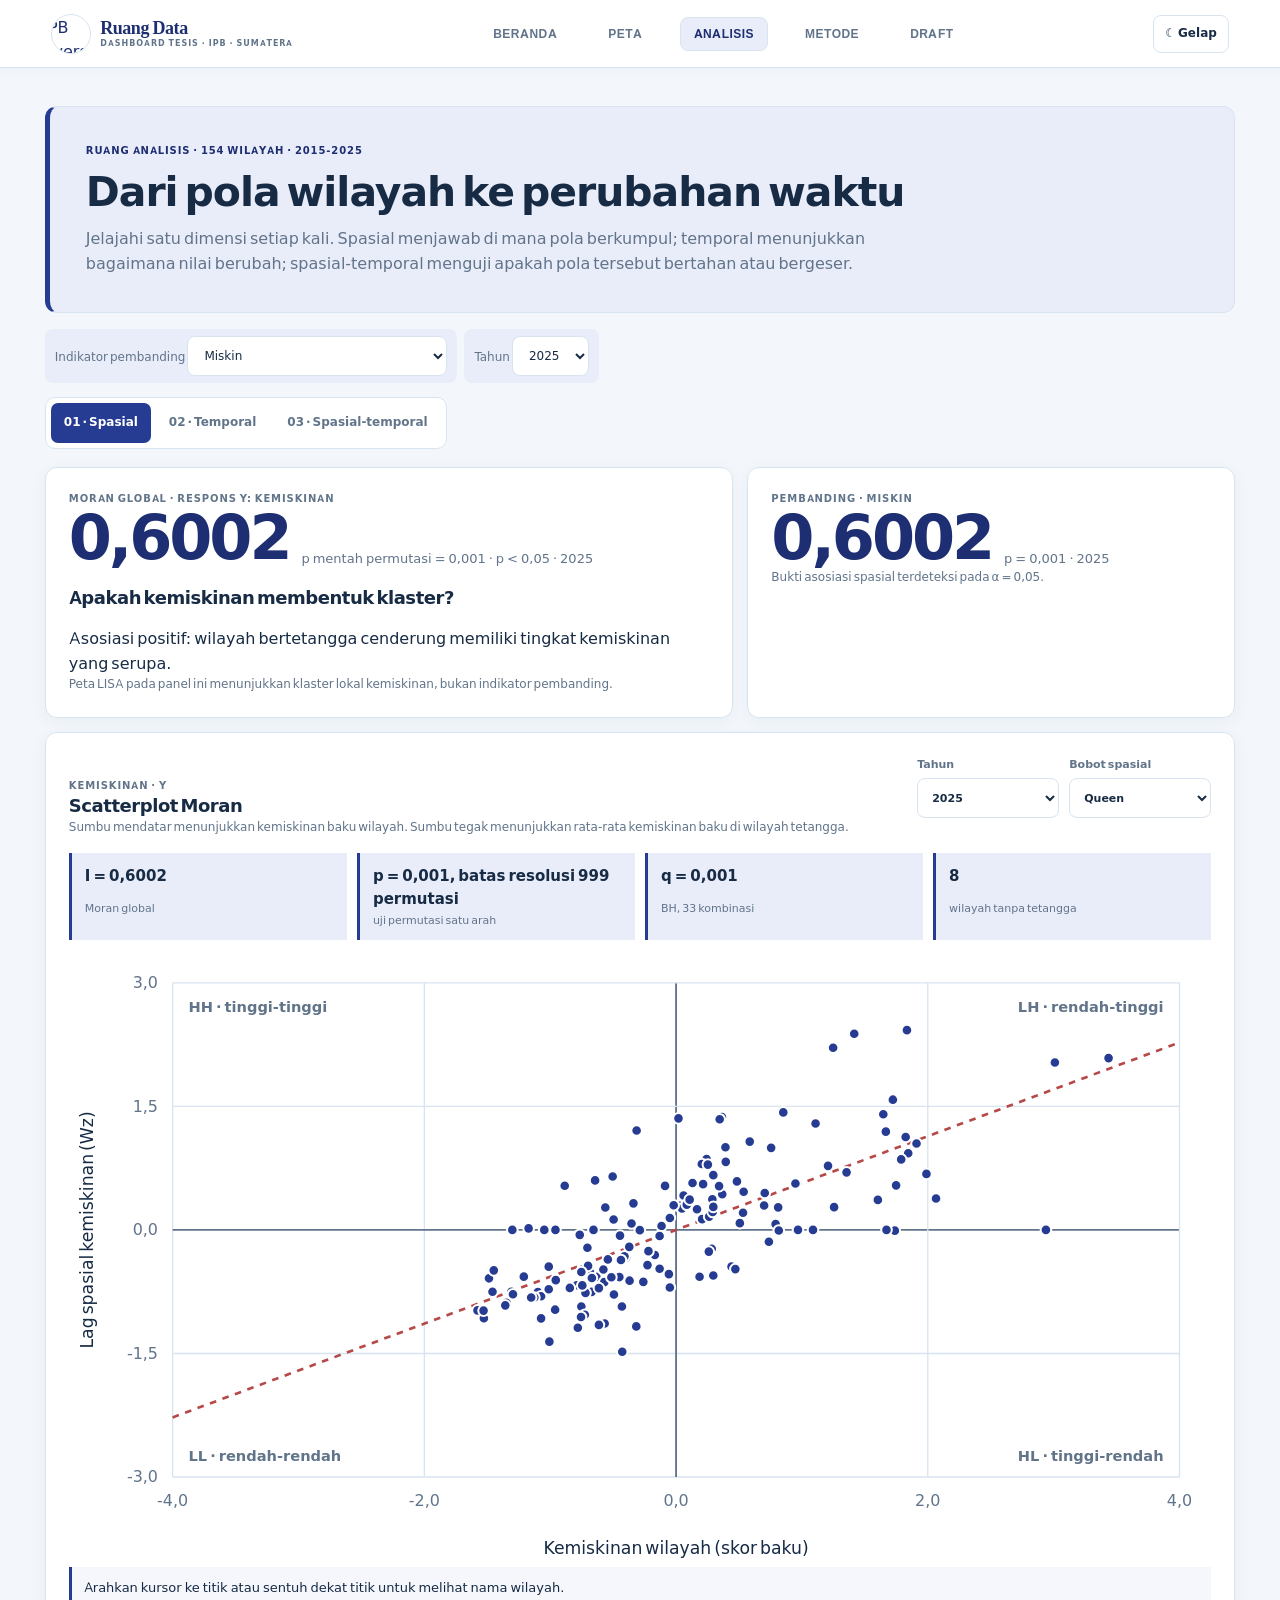
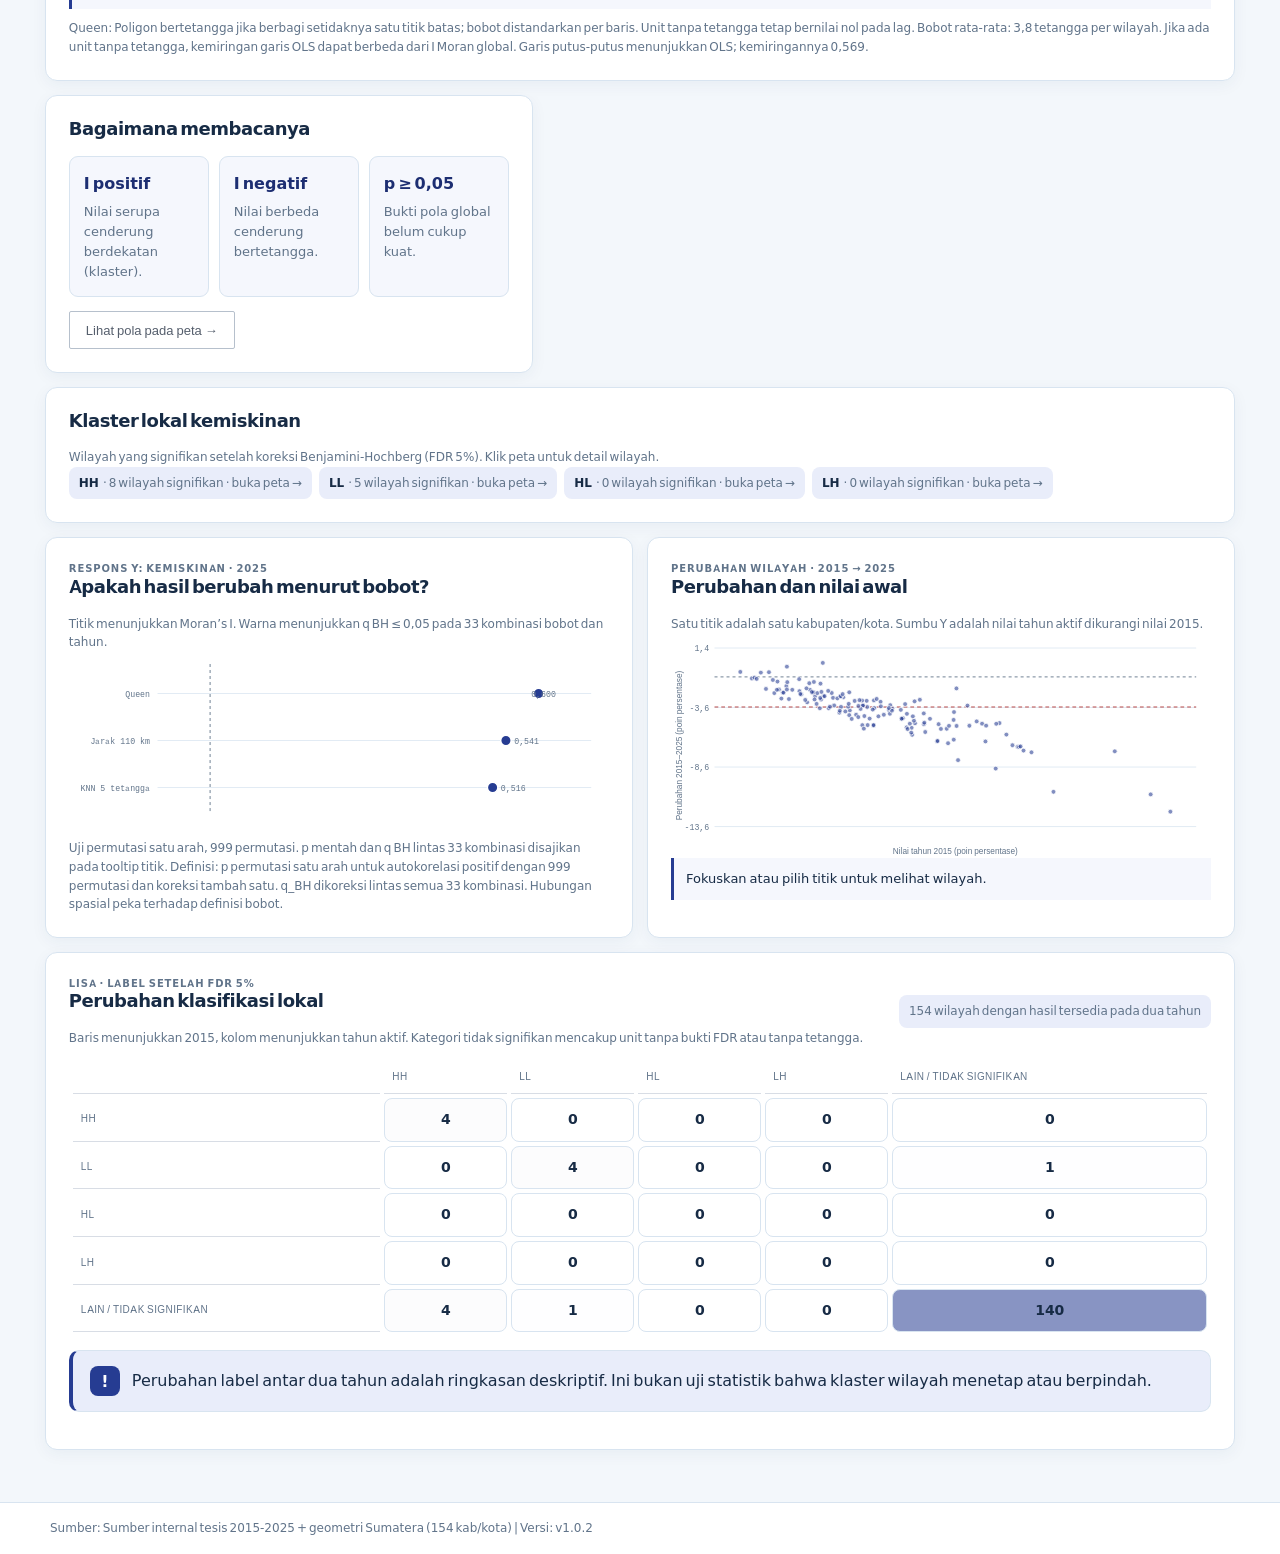
==== commit 51bffe0e: "Release Dashboard Tesis v1.1.0" ====
--- a/analisis.html
+++ b/analisis.html
@@ -1,5 +1,6 @@
 <!doctype html>
-<html lang="id" data-tema="terang"><head><meta charset="utf-8"><meta name="viewport" content="width=device-width,initial-scale=1"><title>Analisis | Ruang Data Sumatera</title><link rel="stylesheet" href="aset/tokens.css"><link rel="stylesheet" href="aset/gaya.css"><link rel="stylesheet" href="aset/desain.css?v=ipb-logo-hotlink-20260928"><link rel="stylesheet" href="aset/polesan.css?v=ipb-logo-hotlink-20260928">
+<html lang="id" data-tema="terang"><head><meta charset="utf-8"><meta name="viewport" content="width=device-width,initial-scale=1"><title>Analisis | Ruang Data Sumatera</title><link rel="stylesheet" href="aset/tokens.css"><link rel="stylesheet" href="aset/gaya.css"><link rel="stylesheet" href="aset/desain.css?v=dashboard-suite-20260929"><link rel="stylesheet" href="aset/polesan.css?v=dashboard-suite-20260929">
+<link rel="stylesheet" href="aset/ruang-tambahan.css?v=dashboard-suite-20260929">
 </head>
 <body><div id="shell"></div><main>
 <header class="workspace-hero analisis-hero"><p class="eyebrow">Ruang analisis · 154 wilayah · 2015-2025</p><h1>Dari pola wilayah ke perubahan waktu</h1><p>Jelajahi satu dimensi setiap kali. Spasial menjawab di mana pola berkumpul; temporal menunjukkan bagaimana nilai berubah; spasial-temporal menguji apakah pola tersebut bertahan atau bergeser.</p></header>
@@ -25,5 +26,12 @@
 <article class="insight-card span-12"><h2>Klaster lokal kemiskinan</h2><p class="catatan-kartu">Wilayah yang signifikan setelah koreksi Benjamini-Hochberg (FDR 5%). Klik peta untuk detail wilayah.</p><div class="chip-row" id="a-klaster"></div></article></div></section>
 <section class="dimension-pane" data-pane="temporal"><div class="insight-grid"><article class="insight-card span-7"><h2>Lintasan <span id="a-tren-label">indikator</span> Sumatera</h2><p class="catatan-kartu" id="a-tren-subjudul">Rata-rata lintas kabupaten/kota pada setiap tahun</p><svg class="chart" id="a-tren" viewBox="0 0 720 290" role="img" aria-label="Tren rata-rata indikator tahunan"></svg></article><article class="insight-card span-5"><p class="eyebrow">Periode pengamatan</p><div class="metric-row"><strong class="metric-main" id="a-awal-akhir">-</strong></div><h2>Rata-rata kabupaten/kota</h2><p id="a-perubahan"></p><p class="catatan-kartu">Rata-rata wilayah bukan rata-rata berbobot penduduk dan tidak mewakili total Sumatera.</p></article><article class="insight-card span-12"><h2>Tiga pertanyaan temporal</h2><div class="method-steps"><div class="method-step"><b>Arah</b><p>Apakah rerata wilayah naik atau turun selama periode pengamatan?</p></div><div class="method-step"><b>Persistensi</b><p>Seberapa kuat nilai tahun sebelumnya terkait dengan tahun berikutnya? AR(1) di sini deskriptif.</p></div><div class="method-step"><b>Ketidakpastian</b><p>Data 11 tahun memberi seri pendek; perubahan tahunan perlu dibaca hati-hati.</p></div></div></article></div></section>
 <section class="dimension-pane" data-pane="gabungan"><div class="insight-grid"><article class="insight-card span-7"><h2>Perubahan autokorelasi global</h2><p class="catatan-kartu" id="a-moran-tren-subjudul">Moran’s I indikator terpilih, 2015-2025 · skema Queen</p><svg class="chart" id="a-moran-tren" viewBox="0 0 720 290" role="img" aria-label="Perubahan Moran I indikator terpilih sepanjang waktu"></svg><p class="catatan-kartu" id="a-moran-tren-status" aria-live="polite"></p></article><article class="insight-card span-5"><h2>Pola spasial × waktu</h2><p>Grafik merangkai Moran global tahunan untuk indikator yang dipilih. Nilai positif menunjukkan asosiasi spasial positif pada tahun terkait.</p><div class="interpretasi"><span class="mark">i</span><p>Ini bukan satu statistik space-time. Klaim klaster yang menetap perlu membandingkan LISA antarwaktu.</p></div><a href="metode.html#kerangka" class="pil">Baca metode dan batas tafsir →</a></article></div></section>
+<section class="insight-grid analysis-expansion" id="analysis-expansion" aria-label="Analisis tambahan">
+ <article class="insight-card span-6"><p class="eyebrow">Respons Y: kemiskinan · <span id="sens-year">2025</span></p><h2>Apakah hasil berubah menurut bobot?</h2><p class="catatan-kartu">Titik menunjukkan Moran’s I. Warna menunjukkan q BH ≤ 0,05 pada 33 kombinasi bobot dan tahun.</p><svg id="sens-chart" class="data-chart" viewBox="0 0 720 250" role="img" aria-label="Perbandingan Moran menurut tiga definisi bobot"></svg><p class="catatan-kartu" id="sens-note"></p></article>
+ <article class="insight-card span-6"><p class="eyebrow">Perubahan wilayah · 2015 → <span id="change-year">2025</span></p><h2>Perubahan dan nilai awal</h2><p class="catatan-kartu">Satu titik adalah satu kabupaten/kota. Sumbu Y adalah nilai tahun aktif dikurangi nilai 2015.</p><svg id="change-chart" class="data-chart" viewBox="0 0 720 300" role="img" aria-label="Grafik nilai awal dan perubahan wilayah"></svg><p class="scatter-detail" id="change-detail" aria-live="polite">Fokuskan atau pilih titik untuk melihat wilayah.</p></article>
+ <article class="insight-card span-12"><div class="card-heading"><div><p class="eyebrow">LISA · label setelah FDR 5%</p><h2>Perubahan klasifikasi lokal</h2><p class="catatan-kartu">Baris menunjukkan 2015, kolom menunjukkan tahun aktif. Kategori tidak signifikan mencakup unit tanpa bukti FDR atau tanpa tetangga.</p></div><span class="stat-chip" id="lisa-transition-n">Memuat…</span></div><div id="lisa-transition-grid" class="lisa-transition-grid" role="img" aria-label="Matriks perubahan klasifikasi LISA"></div><div class="interpretasi"><span class="mark">!</span><p>Perubahan label antar dua tahun adalah ringkasan deskriptif. Ini bukan uji statistik bahwa klaster wilayah menetap atau berpindah.</p></div></article>
+</section>
 </main><footer><p id="info-build">Ruang Data Sumatera</p></footer>
-<script type="module" src="aset/analisis-moran.js?v=indicator-aware-20260928"></script></body></html>
+<script type="module" src="aset/analisis-moran.js?v=analysis-suite-20260929"></script><script type="module" src="aset/analisis-visual.js?v=analysis-suite-20260929"></script></body></html>
+
+
--- a/aset/ruang-tambahan.css
+++ b/aset/ruang-tambahan.css
@@ -0,0 +1,8 @@
+/* Visual analitik tambahan, tetap memakai sistem warna biru-putih proyek. */
+.insight-banner{display:flex;align-items:center;gap:14px;margin:0 0 14px;padding:14px 16px}.insight-banner>div{flex:1;min-width:0}.insight-banner p{margin:3px 0 0}.home-kpis{display:grid;grid-template-columns:repeat(5,minmax(0,1fr));gap:10px;margin:0 0 14px}.home-kpis article{display:grid;gap:7px;min-width:0;padding:15px;border:1px solid var(--line);border-radius:12px;background:var(--surface);box-shadow:var(--shadow);animation:card-rise .34s both}.home-kpis article:nth-child(2){animation-delay:.03s}.home-kpis article:nth-child(3){animation-delay:.06s}.home-kpis article:nth-child(4){animation-delay:.09s}.home-kpis article:nth-child(5){animation-delay:.12s}.home-kpis span,.home-kpis small{color:var(--muted);font-size:11px}.home-kpis strong{color:var(--brand-dark);font-size:clamp(17px,2vw,25px);font-variant-numeric:tabular-nums;overflow-wrap:anywhere}.home-viz-grid{display:grid;grid-template-columns:repeat(12,minmax(0,1fr));gap:14px;margin-bottom:16px}.home-span-4{grid-column:span 4}.home-span-6{grid-column:span 6}.home-span-8{grid-column:span 8}.home-span-12{grid-column:span 12}.home-chart-card{min-width:0;padding:18px}.home-chart-card h2{margin:0;font-size:19px}.home-chart-card .eyebrow{margin:0 0 4px}.card-heading{display:flex;align-items:center;justify-content:space-between;gap:12px;margin-bottom:10px}.card-heading>div{min-width:0}.card-heading .catatan-kartu{margin:4px 0 0}.chart-legend{display:flex;flex-wrap:wrap;gap:12px;color:var(--muted);font-size:11px;white-space:nowrap}.chart-legend span{display:inline-flex;align-items:center;gap:6px}.chart-legend i{display:inline-block;width:18px;height:3px;border-radius:4px;background:var(--brand)}.chart-legend .legend-median{background:var(--alert)}.data-chart{display:block;width:100%;height:auto;overflow:visible}.chart-grid{stroke:var(--line);stroke-width:1}.chart-tick{fill:var(--muted);font:11px var(--font-mono)}.chart-zero{stroke:var(--muted);stroke-dasharray:4 4;stroke-width:1.2}.home-line-mean{fill:none;stroke:var(--brand);stroke-width:3;stroke-linecap:round;stroke-linejoin:round}.home-line-median{fill:none;stroke:var(--alert);stroke-width:2.5;stroke-dasharray:6 4;stroke-linecap:round;stroke-linejoin:round}.home-point{fill:var(--brand);stroke:var(--surface);stroke-width:2;cursor:pointer}.home-point.home-line-median{fill:var(--alert)}.home-point:focus{stroke:var(--fokus);stroke-width:4}.hist-bar{fill:var(--brand);opacity:.78;cursor:pointer;transition:opacity .18s ease,transform .18s ease;transform-box:fill-box;transform-origin:center bottom}.hist-bar:hover,.hist-bar:focus{opacity:1;transform:scaleY(1.04)}.box-whisker{stroke:var(--brand);stroke-width:2}.box-range{fill:var(--blue-pale);stroke:var(--brand);stroke-width:1.6}.box-median{stroke:var(--alert);stroke-width:2.4}.home-filter{display:grid;gap:4px;min-width:140px;color:var(--muted);font-size:11px;font-weight:700}.home-filter select,.home-filter input,.neighbor-select-label select{min-width:0;min-height:36px;padding:7px 9px;border:1px solid var(--line);border-radius:8px;background:var(--surface);color:var(--ink)}.home-ranks{display:grid;grid-template-columns:1fr 1fr;gap:16px}.home-ranks h3{font-size:13px}.home-ranks ol{display:grid;gap:5px;margin:0;padding:0;list-style:none}.home-ranks li{display:flex;justify-content:space-between;gap:8px;padding:8px 0;border-bottom:1px solid var(--line);font-size:12px}.home-ranks li a{overflow:hidden;color:var(--ink);text-overflow:ellipsis;white-space:nowrap}.home-ranks li strong{color:var(--brand-dark);font-variant-numeric:tabular-nums;white-space:nowrap}.transition-grid{display:grid;grid-template-columns:repeat(4,minmax(0,1fr));gap:5px}.transition-cell{display:grid;gap:3px;min-height:56px;place-content:center;border:1px solid var(--line);border-radius:8px;background:color-mix(in srgb,var(--brand) calc(var(--cell-strength,0)*65%),var(--surface));color:var(--ink);cursor:help}.transition-cell span{font-size:10px}.transition-cell strong{font-size:16px}.transition-legend{display:flex;justify-content:space-between;gap:8px;margin-top:8px;color:var(--muted);font-size:10px}.beranda-lengkap .dash-grid,.beranda-lengkap .ringkasan-sebaran,.beranda-lengkap .home-explorer{display:none!important}.beranda-lengkap .ringkasan-interpretasi{display:none}.method-workspace{display:grid;gap:14px;margin-top:18px}.workflow-steps,.formula-switch{display:flex;flex-wrap:wrap;gap:7px;margin:12px 0}.workflow-steps button,.formula-switch button{min-height:38px;padding:7px 12px;border:1px solid var(--line);border-radius:8px;background:var(--surface);color:var(--muted);font-weight:700;cursor:pointer}.workflow-steps button[aria-pressed=true],.formula-switch button[aria-pressed=true]{border-color:var(--brand);background:var(--brand);color:#fff}.workflow-detail{display:grid;gap:4px;min-height:76px;padding:14px;border-left:4px solid var(--brand);border-radius:0 10px 10px 0;background:var(--blue-pale);color:var(--ink)}.workflow-detail p{margin:0}.formula-large{min-height:68px;display:flex;align-items:center;line-height:1.6;overflow-wrap:anywhere}.method-copy{color:var(--muted);line-height:1.55}.symbol-list{display:grid;grid-template-columns:auto 1fr;gap:6px 12px;margin:12px 0 0}.symbol-list dt{font-family:var(--font-mono);font-weight:800;color:var(--brand-dark)}.symbol-list dd{margin:0;color:var(--muted)}.neighbor-select-label{display:grid;gap:4px;margin:10px 0;color:var(--muted);font-size:11px;font-weight:700}.neighbor-summary{padding:10px;border-left:3px solid var(--brand);background:var(--blue-pale);color:var(--ink);font-size:12px}.neighbor-graph{width:100%;height:auto;margin:8px 0;border-radius:10px;background:var(--blue-pale)}.neighbor-edge{stroke:var(--brand);stroke-opacity:.35;stroke-width:1.4}.neighbor-center{fill:var(--brand)}.neighbor-center-label{fill:#fff;font:700 10px var(--font-teks)}.neighbor-node circle{fill:var(--surface);stroke:var(--brand);stroke-width:2}.neighbor-node{cursor:pointer;outline:none}.neighbor-node:focus circle,.neighbor-node:hover circle{fill:var(--brand);stroke:var(--fokus);stroke-width:3}.neighbor-node:focus text,.neighbor-node:hover text{fill:var(--brand-dark);font-weight:800}.neighbor-label{fill:var(--ink);font:10px var(--font-teks)}.neighbor-list{display:flex;flex-wrap:wrap;gap:6px;max-height:150px;overflow:auto}.neighbor-list a{padding:5px 8px;border:1px solid var(--line);border-radius:999px;color:var(--brand-dark);font-size:10px;text-decoration:none}.neighbor-list a:hover{background:var(--brand-soft)}.neighbor-list small{flex-basis:100%;color:var(--muted)}.dictionary-controls{display:flex;align-items:end;gap:8px}.dictionary-table{min-width:1060px}.dictionary-table th{position:sticky;top:0;background:var(--blue-pale);color:var(--brand-dark);text-align:left}.dictionary-table td{vertical-align:top}.workflow-steps button:hover,.formula-switch button:hover{transform:translateY(-1px);box-shadow:0 3px 8px #183b5d18}.analysis-expansion{margin-top:14px}.sensitivity-dot{fill:var(--muted);stroke:var(--surface);stroke-width:2}.sensitivity-dot.significant{fill:var(--brand)}.point-significant{fill:var(--brand);stroke:var(--brand);r:5}.series{stroke:var(--brand)}.lisa-filter-chip{display:inline-flex;align-items:center;gap:4px;text-decoration:none;transition:transform .18s ease,background .18s ease}.lisa-filter-chip:hover{transform:translateY(-2px);background:var(--brand-soft)}.scatter-map-link{margin-left:4px;padding:5px 8px;font-size:11px;white-space:nowrap}.change-point{fill:var(--brand);fill-opacity:.58;stroke:var(--surface);stroke-width:1;cursor:pointer}.change-point:hover,.change-point:focus{fill:var(--alert);fill-opacity:1;stroke:var(--surface);stroke-width:2}.chart-median{stroke:var(--alert);stroke-width:1.5;stroke-dasharray:5 4}.chart-axis-title{fill:var(--muted);font:11px var(--font-teks)}.lisa-transition-grid{max-width:100%;overflow-x:auto}.matrix-table{min-width:650px;border-collapse:separate;border-spacing:4px}.matrix-table th{padding:8px;color:var(--muted);font-size:10px;text-align:left}.matrix-table td{min-width:56px;padding:10px;text-align:center;border:1px solid var(--line);border-radius:8px;background:color-mix(in srgb,var(--brand) calc(var(--matrix-strength,0)*55%),var(--surface));font-weight:800;font-variant-numeric:tabular-nums}.matrix-table tbody th{max-width:140px}.draft-main{display:grid;gap:14px}.draft-hero{margin-bottom:0}.draft-title-row{display:flex;align-items:center;justify-content:space-between;gap:16px}.draft-title-row h1{margin:0}.draft-title-row p{margin:6px 0 0;color:var(--muted)}.dummy-badge{padding:8px 12px;border:1px solid #b8862f66;border-radius:999px;background:#fff4dc;color:#74510f;font-size:11px;font-weight:900;letter-spacing:.08em;white-space:nowrap}.draft-file-card,.draft-viewer-card{padding:14px;border:1px solid var(--line);border-radius:14px;background:var(--surface);box-shadow:var(--shadow)}.draft-file-card{display:flex;align-items:center;gap:12px}.draft-file-icon{display:grid;width:44px;height:52px;place-items:center;border:1px solid var(--line);border-radius:8px;background:var(--blue-pale);color:var(--brand-dark);font-size:12px;font-weight:900}.draft-file-meta{display:grid;flex:1;gap:3px;min-width:0}.draft-file-meta span,.draft-file-meta small{color:var(--muted);font-size:11px}.draft-actions,.draft-viewer-toolbar,.draft-page-controls{display:flex;align-items:center;gap:7px;flex-wrap:wrap}.draft-viewer-toolbar{justify-content:space-between;margin-bottom:10px}.draft-page-controls label{display:flex;align-items:center;gap:6px;color:var(--muted);font-size:11px}.draft-page-controls select{min-height:34px;padding:5px 8px;border:1px solid var(--line);border-radius:7px;background:var(--surface);color:var(--ink)}#draft-pdf-viewer{display:block;width:100%;height:min(76vh,860px);border:1px solid var(--line);border-radius:8px;background:#dfe7ef}.draft-viewer-note{margin:9px 0 0;color:var(--muted);font-size:11px}.draft-info-grid{display:grid;grid-template-columns:repeat(3,minmax(0,1fr));gap:12px}.draft-info-grid .insight-card{padding:16px}.draft-info-grid h2{font-size:17px}.draft-info-grid p{font-size:12px;line-height:1.55}.draft-viewer-card:fullscreen{display:flex;flex-direction:column;padding:10px;background:var(--surface)}.draft-viewer-card:fullscreen #draft-pdf-viewer{flex:1;height:auto}.beranda-lengkap .home-selection-controls label:first-child{min-width:200px}
+@keyframes card-rise{from{opacity:0;transform:translateY(5px)}to{opacity:1;transform:translateY(0)}}
+@media(max-width:900px){.home-kpis{grid-template-columns:repeat(3,minmax(0,1fr))}.home-span-4{grid-column:span 6}.home-span-8{grid-column:span 6}.home-span-6{grid-column:span 6}.home-span-12{grid-column:span 12}.draft-info-grid{grid-template-columns:1fr 1fr}.topbar nav{gap:4px!important}}
+@media(max-width:600px){.topbar nav{grid-template-columns:repeat(5,minmax(0,1fr))!important}.topbar nav a{font-size:9px!important}.home-kpis{grid-template-columns:repeat(2,minmax(0,1fr));gap:8px}.home-kpis article{padding:11px}.home-kpis article:last-child{grid-column:1/-1}.home-kpis strong{font-size:18px}.home-viz-grid{gap:10px}.home-span-4,.home-span-6,.home-span-8,.home-span-12{grid-column:span 12}.home-chart-card{padding:13px}.card-heading{align-items:start;flex-direction:column}.card-heading .home-filter{width:100%}.chart-legend{font-size:10px}.home-ranks{gap:9px}.home-ranks li{font-size:11px}.insight-banner{align-items:start;flex-wrap:wrap}.insight-banner .pil{margin-left:42px}.transition-cell{min-height:48px}.transition-legend{font-size:9px}.workflow-steps{display:grid;grid-template-columns:repeat(2,minmax(0,1fr))}.workflow-steps button:last-child{grid-column:1/-1}.formula-switch button{flex:1}.formula-large{font-size:12px}.dictionary-controls{display:grid;width:100%;grid-template-columns:1fr 100px}.dictionary-controls .home-filter:first-child{min-width:0}.neighbor-graph{min-height:150px}.draft-title-row{align-items:start}.draft-file-card{align-items:start;flex-wrap:wrap}.draft-file-meta{flex-basis:calc(100% - 64px)}.draft-actions{width:100%}.draft-actions .pil{flex:1;text-align:center;font-size:11px}.draft-viewer-toolbar{align-items:start;flex-direction:column}.draft-page-controls{width:100%;justify-content:space-between}.draft-page-controls:last-child{justify-content:flex-start}#draft-pdf-viewer{height:58dvh;min-height:390px}.draft-info-grid{grid-template-columns:1fr}.scatter-map-link{display:inline-flex;margin:8px 0 0}.point-significant{r:5}.matrix-table{min-width:600px}}
+@media(max-width:360px){.home-ranks{grid-template-columns:1fr}.dictionary-controls{grid-template-columns:1fr}.draft-actions{flex-direction:column}.draft-actions .pil{width:100%}}
+@media(prefers-reduced-motion:reduce){.home-kpis article{animation:none}.hist-bar,.workflow-steps button,.formula-switch button,.lisa-filter-chip{transition:none}}
+
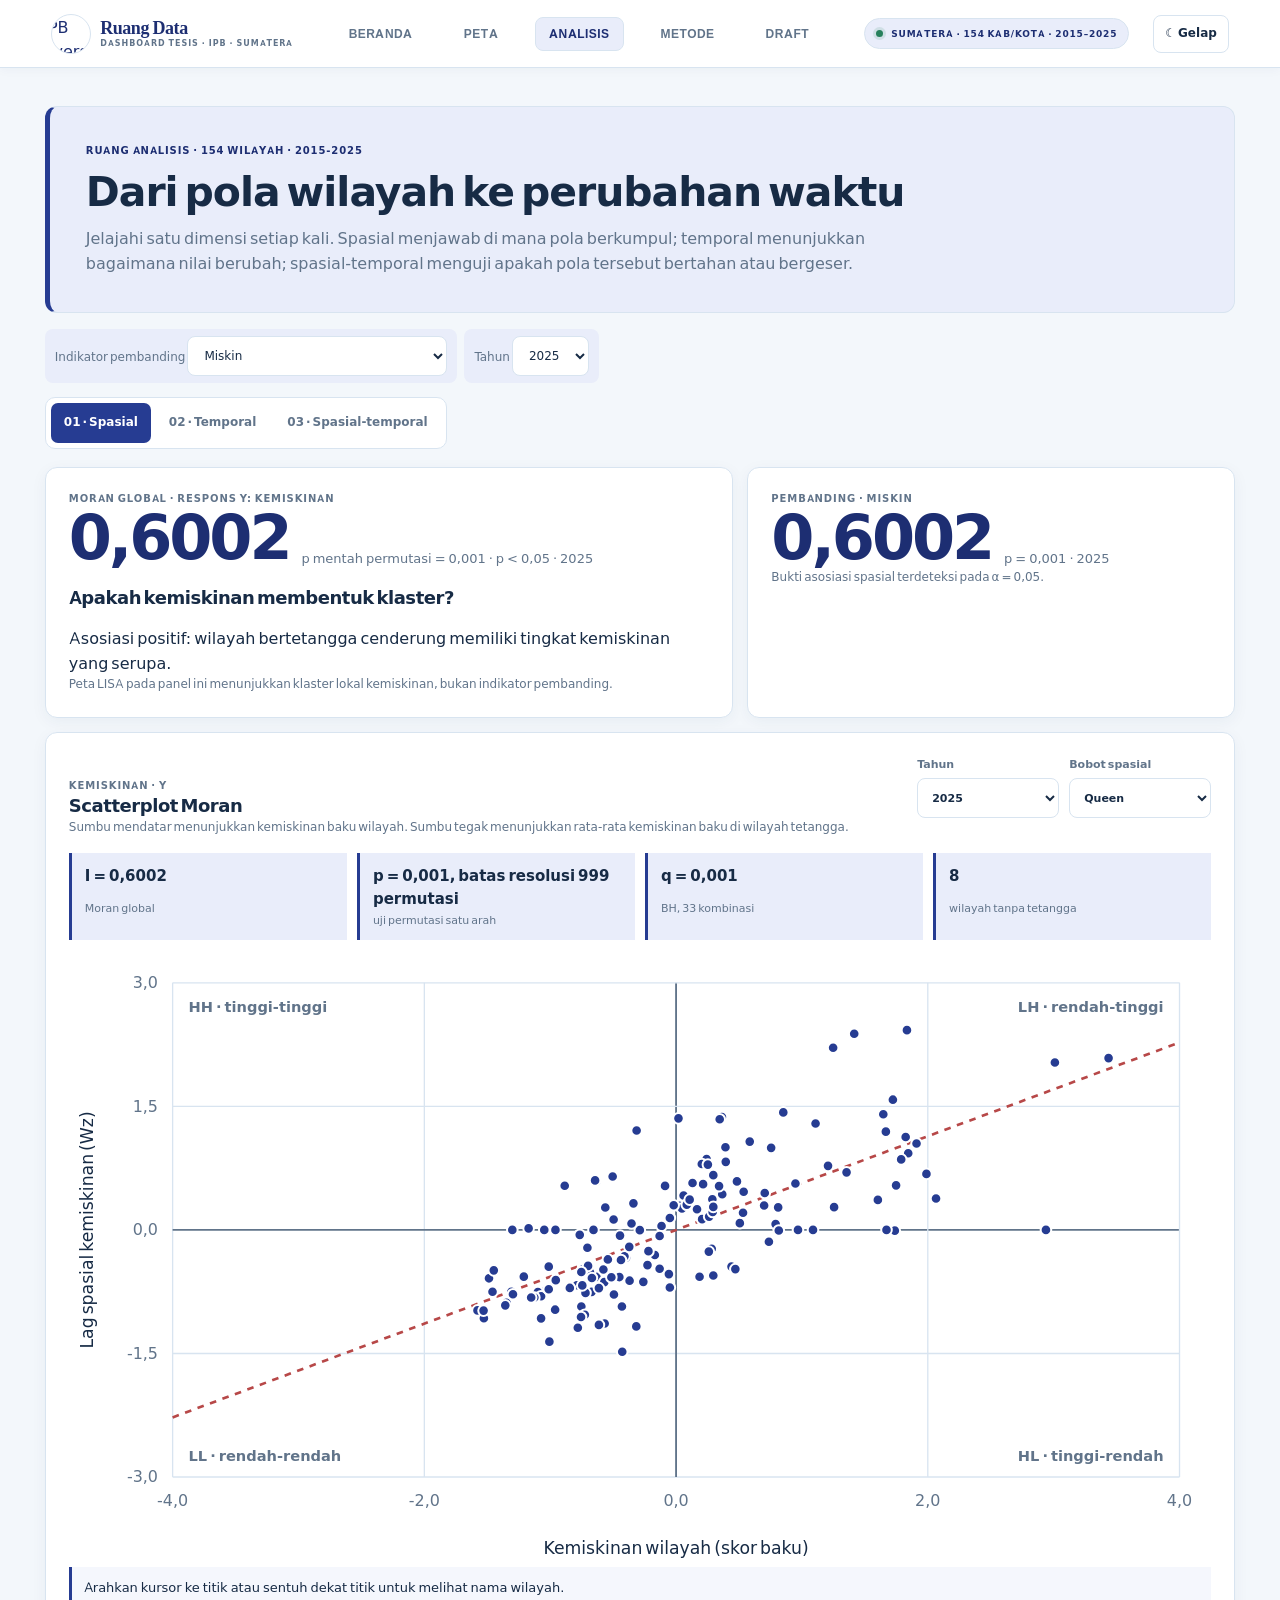
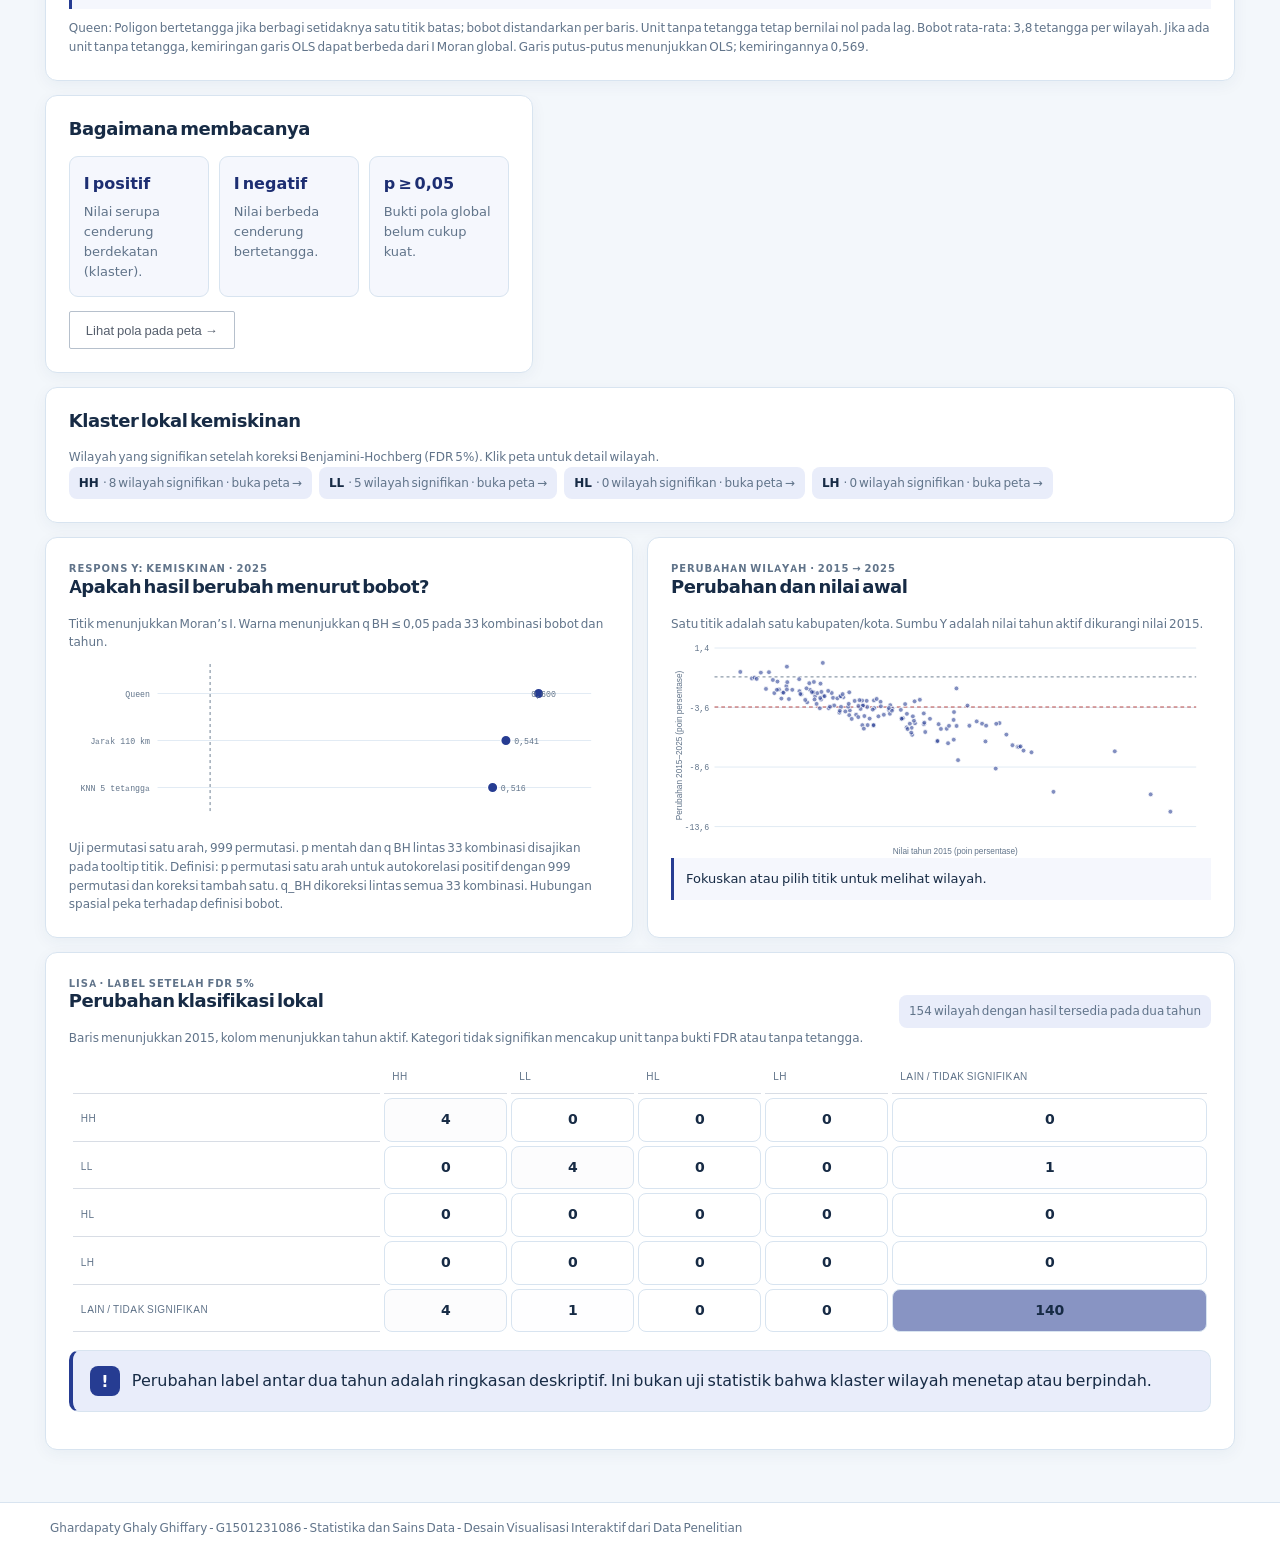
==== commit 6d289e7e: "Release Dashboard Tesis v1.1.1" ====
--- a/analisis.html
+++ b/analisis.html
@@ -25,7 +25,7 @@
 <article class="insight-card span-5"><h2>Bagaimana membacanya</h2><div class="method-steps"><div class="method-step"><b>I positif</b><p>Nilai serupa cenderung berdekatan (klaster).</p></div><div class="method-step"><b>I negatif</b><p>Nilai berbeda cenderung bertetangga.</p></div><div class="method-step"><b>p ≥ 0,05</b><p>Bukti pola global belum cukup kuat.</p></div></div><a href="peta.html" class="pil" style="display:inline-block;margin-top:14px">Lihat pola pada peta →</a></article>
 <article class="insight-card span-12"><h2>Klaster lokal kemiskinan</h2><p class="catatan-kartu">Wilayah yang signifikan setelah koreksi Benjamini-Hochberg (FDR 5%). Klik peta untuk detail wilayah.</p><div class="chip-row" id="a-klaster"></div></article></div></section>
 <section class="dimension-pane" data-pane="temporal"><div class="insight-grid"><article class="insight-card span-7"><h2>Lintasan <span id="a-tren-label">indikator</span> Sumatera</h2><p class="catatan-kartu" id="a-tren-subjudul">Rata-rata lintas kabupaten/kota pada setiap tahun</p><svg class="chart" id="a-tren" viewBox="0 0 720 290" role="img" aria-label="Tren rata-rata indikator tahunan"></svg></article><article class="insight-card span-5"><p class="eyebrow">Periode pengamatan</p><div class="metric-row"><strong class="metric-main" id="a-awal-akhir">-</strong></div><h2>Rata-rata kabupaten/kota</h2><p id="a-perubahan"></p><p class="catatan-kartu">Rata-rata wilayah bukan rata-rata berbobot penduduk dan tidak mewakili total Sumatera.</p></article><article class="insight-card span-12"><h2>Tiga pertanyaan temporal</h2><div class="method-steps"><div class="method-step"><b>Arah</b><p>Apakah rerata wilayah naik atau turun selama periode pengamatan?</p></div><div class="method-step"><b>Persistensi</b><p>Seberapa kuat nilai tahun sebelumnya terkait dengan tahun berikutnya? AR(1) di sini deskriptif.</p></div><div class="method-step"><b>Ketidakpastian</b><p>Data 11 tahun memberi seri pendek; perubahan tahunan perlu dibaca hati-hati.</p></div></div></article></div></section>
-<section class="dimension-pane" data-pane="gabungan"><div class="insight-grid"><article class="insight-card span-7"><h2>Perubahan autokorelasi global</h2><p class="catatan-kartu" id="a-moran-tren-subjudul">Moran’s I indikator terpilih, 2015-2025 · skema Queen</p><svg class="chart" id="a-moran-tren" viewBox="0 0 720 290" role="img" aria-label="Perubahan Moran I indikator terpilih sepanjang waktu"></svg><p class="catatan-kartu" id="a-moran-tren-status" aria-live="polite"></p></article><article class="insight-card span-5"><h2>Pola spasial × waktu</h2><p>Grafik merangkai Moran global tahunan untuk indikator yang dipilih. Nilai positif menunjukkan asosiasi spasial positif pada tahun terkait.</p><div class="interpretasi"><span class="mark">i</span><p>Ini bukan satu statistik space-time. Klaim klaster yang menetap perlu membandingkan LISA antarwaktu.</p></div><a href="metode.html#kerangka" class="pil">Baca metode dan batas tafsir →</a></article></div></section>
+<section class="dimension-pane" data-pane="gabungan"><div class="insight-grid"><article class="insight-card span-8"><div class="card-heading"><div><p class="eyebrow">Respons Y tetap: kemiskinan</p><h2>Autokorelasi spasial dari tahun ke tahun</h2><p class="catatan-kartu" id="a-moran-tren-subjudul">Moran’s I kemiskinan · Queen · respons Y tetap</p></div><label class="home-filter">Bobot spasial<select id="st-bobot"><option value="queen">Queen</option><option value="jarak_110_km">Jarak 110 km</option><option value="knn_5">KNN 5</option></select></label></div><svg class="chart" id="a-moran-tren" viewBox="0 0 720 290" role="img" aria-label="Moran I kemiskinan menurut tahun dan bobot spasial"></svg><p class="catatan-kartu" id="a-moran-tren-status" aria-live="polite"></p></article><article class="insight-card span-4"><h2>Jejak pola wilayah</h2><p id="st-summary">Pilih titik pada grafik untuk melihat Moran’s I, p-value, dan wilayah dengan klaster lokal pada tahun itu.</p><div class="interpretasi"><span class="mark">i</span><p>Moran global merangkum asosiasi seluruh Sumatera. Nilai ini bukan bukti sebab-akibat atau ukuran persistensi klaster.</p></div><a id="st-map-link" href="peta.html?peubah=Miskin_%28persen%29" class="pil">Buka peta kemiskinan →</a></article></div></section>
 <section class="insight-grid analysis-expansion" id="analysis-expansion" aria-label="Analisis tambahan">
  <article class="insight-card span-6"><p class="eyebrow">Respons Y: kemiskinan · <span id="sens-year">2025</span></p><h2>Apakah hasil berubah menurut bobot?</h2><p class="catatan-kartu">Titik menunjukkan Moran’s I. Warna menunjukkan q BH ≤ 0,05 pada 33 kombinasi bobot dan tahun.</p><svg id="sens-chart" class="data-chart" viewBox="0 0 720 250" role="img" aria-label="Perbandingan Moran menurut tiga definisi bobot"></svg><p class="catatan-kartu" id="sens-note"></p></article>
  <article class="insight-card span-6"><p class="eyebrow">Perubahan wilayah · 2015 → <span id="change-year">2025</span></p><h2>Perubahan dan nilai awal</h2><p class="catatan-kartu">Satu titik adalah satu kabupaten/kota. Sumbu Y adalah nilai tahun aktif dikurangi nilai 2015.</p><svg id="change-chart" class="data-chart" viewBox="0 0 720 300" role="img" aria-label="Grafik nilai awal dan perubahan wilayah"></svg><p class="scatter-detail" id="change-detail" aria-live="polite">Fokuskan atau pilih titik untuk melihat wilayah.</p></article>
@@ -35,3 +35,4 @@
 <script type="module" src="aset/analisis-moran.js?v=analysis-suite-20260929"></script><script type="module" src="aset/analisis-visual.js?v=analysis-suite-20260929"></script></body></html>
 
 
+
--- a/aset/ruang-tambahan.css
+++ b/aset/ruang-tambahan.css
@@ -6,3 +6,46 @@
 @media(max-width:360px){.home-ranks{grid-template-columns:1fr}.dictionary-controls{grid-template-columns:1fr}.draft-actions{flex-direction:column}.draft-actions .pil{width:100%}}
 @media(prefers-reduced-motion:reduce){.home-kpis article{animation:none}.hist-bar,.workflow-steps button,.formula-switch button,.lisa-filter-chip{transition:none}}
 
+
+/* Audit pass: header context, full-bleed map, real geographic neighbor network, concise Draft */
+.site-context{display:inline-flex;align-items:center;gap:8px;flex:0 0 auto;padding:8px 11px;border:1px solid var(--line);border-radius:999px;background:var(--brand-soft);color:var(--brand-dark);font-size:9px;font-weight:850;letter-spacing:.09em;white-space:nowrap}
+.site-context i{width:7px;height:7px;border-radius:50%;background:#27805c;box-shadow:0 0 0 3px #27805c22}
+.body-peta{width:100%;height:100dvh;min-height:100dvh;overflow:hidden}
+.body-peta .tata-letak{width:100%;max-width:none;min-width:0;min-height:0;flex:1 1 auto;margin:0;padding:0}
+.body-peta .peta-konten,.body-peta .kanvas-peta,.body-peta #elemen-peta{width:100%;min-width:0}
+.body-peta .kanvas-peta,.body-peta #elemen-peta{height:100%;background:#aad3df}
+.body-peta .peta-konten{margin:0;padding:0}
+.body-peta footer{flex:0 0 auto;min-height:25px;padding:3px 14px;border-top:1px solid var(--line);font-size:9px;line-height:1.3}
+.body-peta footer p{max-width:100%;margin:0;white-space:nowrap;overflow:hidden;text-overflow:ellipsis}
+.kanvas-peta:fullscreen{width:100vw;height:100dvh;background:#aad3df}
+.kanvas-peta:fullscreen #elemen-peta{width:100vw;height:100dvh}
+#toggle-map-fullscreen{border:1px solid var(--line);border-radius:9px;background:var(--surface);color:var(--ink);padding:8px 10px;font:inherit;font-size:11px;font-weight:750;cursor:pointer;box-shadow:0 4px 14px #19324b18}
+#toggle-map-fullscreen:hover{background:var(--brand-soft);border-color:var(--brand)}
+.neighbor-graph{display:block;width:100%;height:auto;min-height:360px;margin:12px 0;border:1px solid var(--line);border-radius:14px;background:#f2f7fc}
+.neighbor-area{fill:#dce8f2;stroke:#fff;stroke-width:1.05;vector-effect:non-scaling-stroke;transition:fill .18s ease}
+.neighbor-area.connected{fill:#75a9d0}.neighbor-area.selected{fill:#183f91;stroke:#092758;stroke-width:1.6}
+.neighbor-edge{stroke:#d45c48;stroke-width:2;stroke-dasharray:5 4;opacity:.85;vector-effect:non-scaling-stroke}
+.neighbor-center{fill:#f49a37;stroke:#fff;stroke-width:2;vector-effect:non-scaling-stroke}.neighbor-dot{fill:#143b7a;stroke:#fff;stroke-width:1;vector-effect:non-scaling-stroke}
+.neighbor-center-label{fill:#102b4a;font-size:11px;font-weight:800;paint-order:stroke;stroke:#f2f7fc;stroke-width:4px;stroke-linejoin:round}
+.draft-info-grid{display:none!important}
+@media(max-width:1100px){.site-context{display:none}}
+@media(max-width:900px){.body-peta{height:100dvh;min-height:100dvh}.body-peta .tata-letak{min-height:0}.body-peta .kanvas-peta,.body-peta #elemen-peta{min-height:0}}
+@media(max-width:600px){.body-peta footer{padding:3px 8px;font-size:8px}.neighbor-graph{min-height:260px}.neighbor-center-label{font-size:8px}#toggle-map-fullscreen{padding:6px 8px;font-size:10px}}
+html,body{max-width:100%;overflow-x:clip}
+.body-peta .peta-konten,.body-peta .kanvas-peta,.body-peta #elemen-peta{left:0!important;right:0!important;width:100vw!important;max-width:100vw!important}
+.body-peta #elemen-peta,.body-peta .leaflet-container{background:#aad3df!important}
+footer p{max-width:100%;overflow-wrap:anywhere}
+@media(max-width:600px){.topbar{max-width:100vw}.neighbor-graph{max-width:100%;min-height:240px}}
+.body-peta footer p{white-space:normal;overflow:visible;text-overflow:clip}
+.neighbor-map-key{display:flex;flex-wrap:wrap;gap:12px;margin:8px 0;color:var(--muted);font-size:11px;font-weight:700}
+.neighbor-map-key span{display:inline-flex;align-items:center;gap:6px}.neighbor-map-key i{display:inline-block;width:12px;height:12px;border:1px solid #7890aa;border-radius:3px}.neighbor-map-key .key-selected{background:#183f91}.neighbor-map-key .key-connected{background:#75a9d0}.neighbor-map-key .key-edge{width:18px;height:0;border:0;border-top:2px dashed #d45c48;border-radius:0}
+.neighbor-area{fill:#bdcede;stroke:#fff;stroke-width:1;cursor:pointer;transition:fill .16s,stroke-width .16s}
+.neighbor-area:hover,.neighbor-area:focus{fill:#8db3d5;stroke:#173c77;stroke-width:1.5;outline:none}
+.neighbor-area.connected{fill:#5798c7}.neighbor-area.selected{fill:#183f91;stroke:#f49a37;stroke-width:2}
+.neighbor-edge{stroke:#ce4837;stroke-width:3;stroke-dasharray:5 3;opacity:1}
+@media(max-width:600px){
+ .body-peta footer{display:block;position:fixed;right:8px;bottom:62px;left:8px;z-index:500;width:auto;min-height:0;padding:4px 7px;border:1px solid var(--line);border-radius:7px;background:var(--surface);box-shadow:0 2px 8px #19324b20;font-size:8px;line-height:1.25}
+ .body-peta .kanvas-peta .legenda{bottom:98px}
+ .body-peta .kanvas-peta .kartu{bottom:100px;right:8px;left:8px;max-width:none}
+}
+
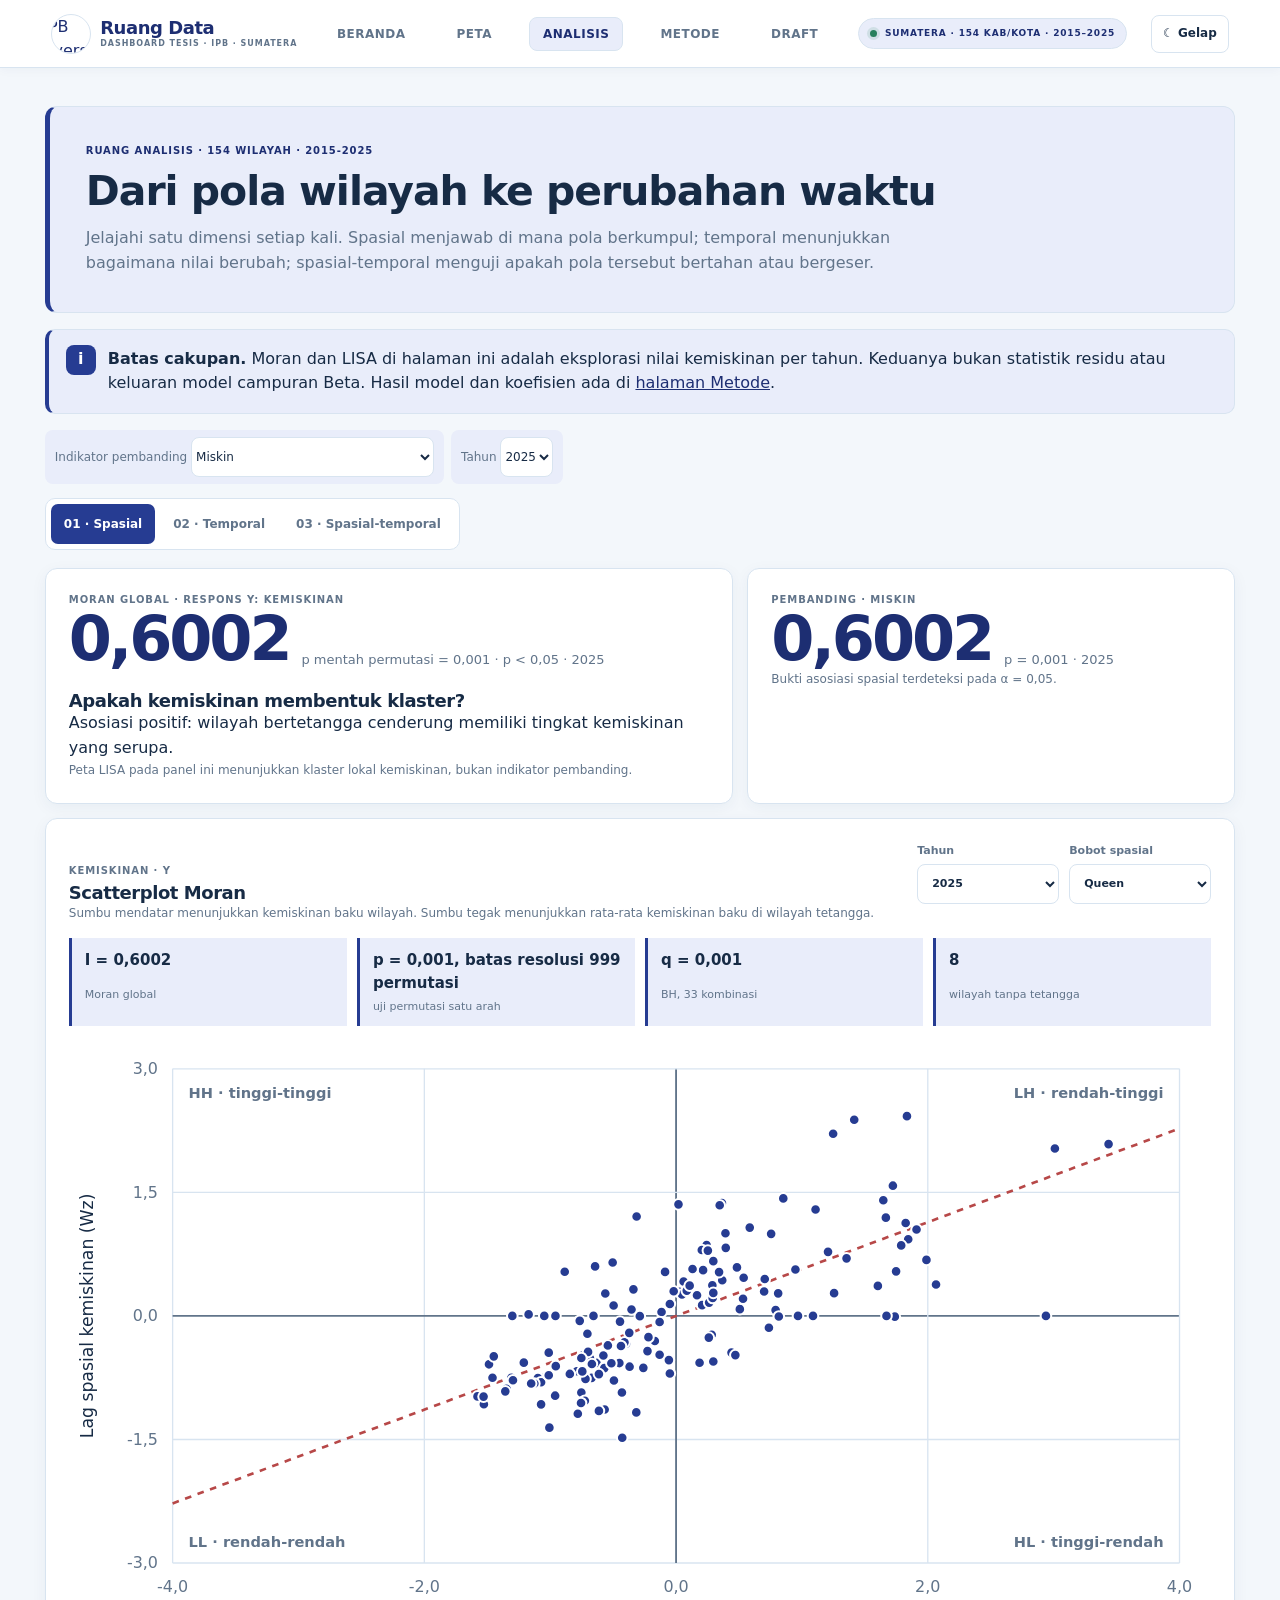
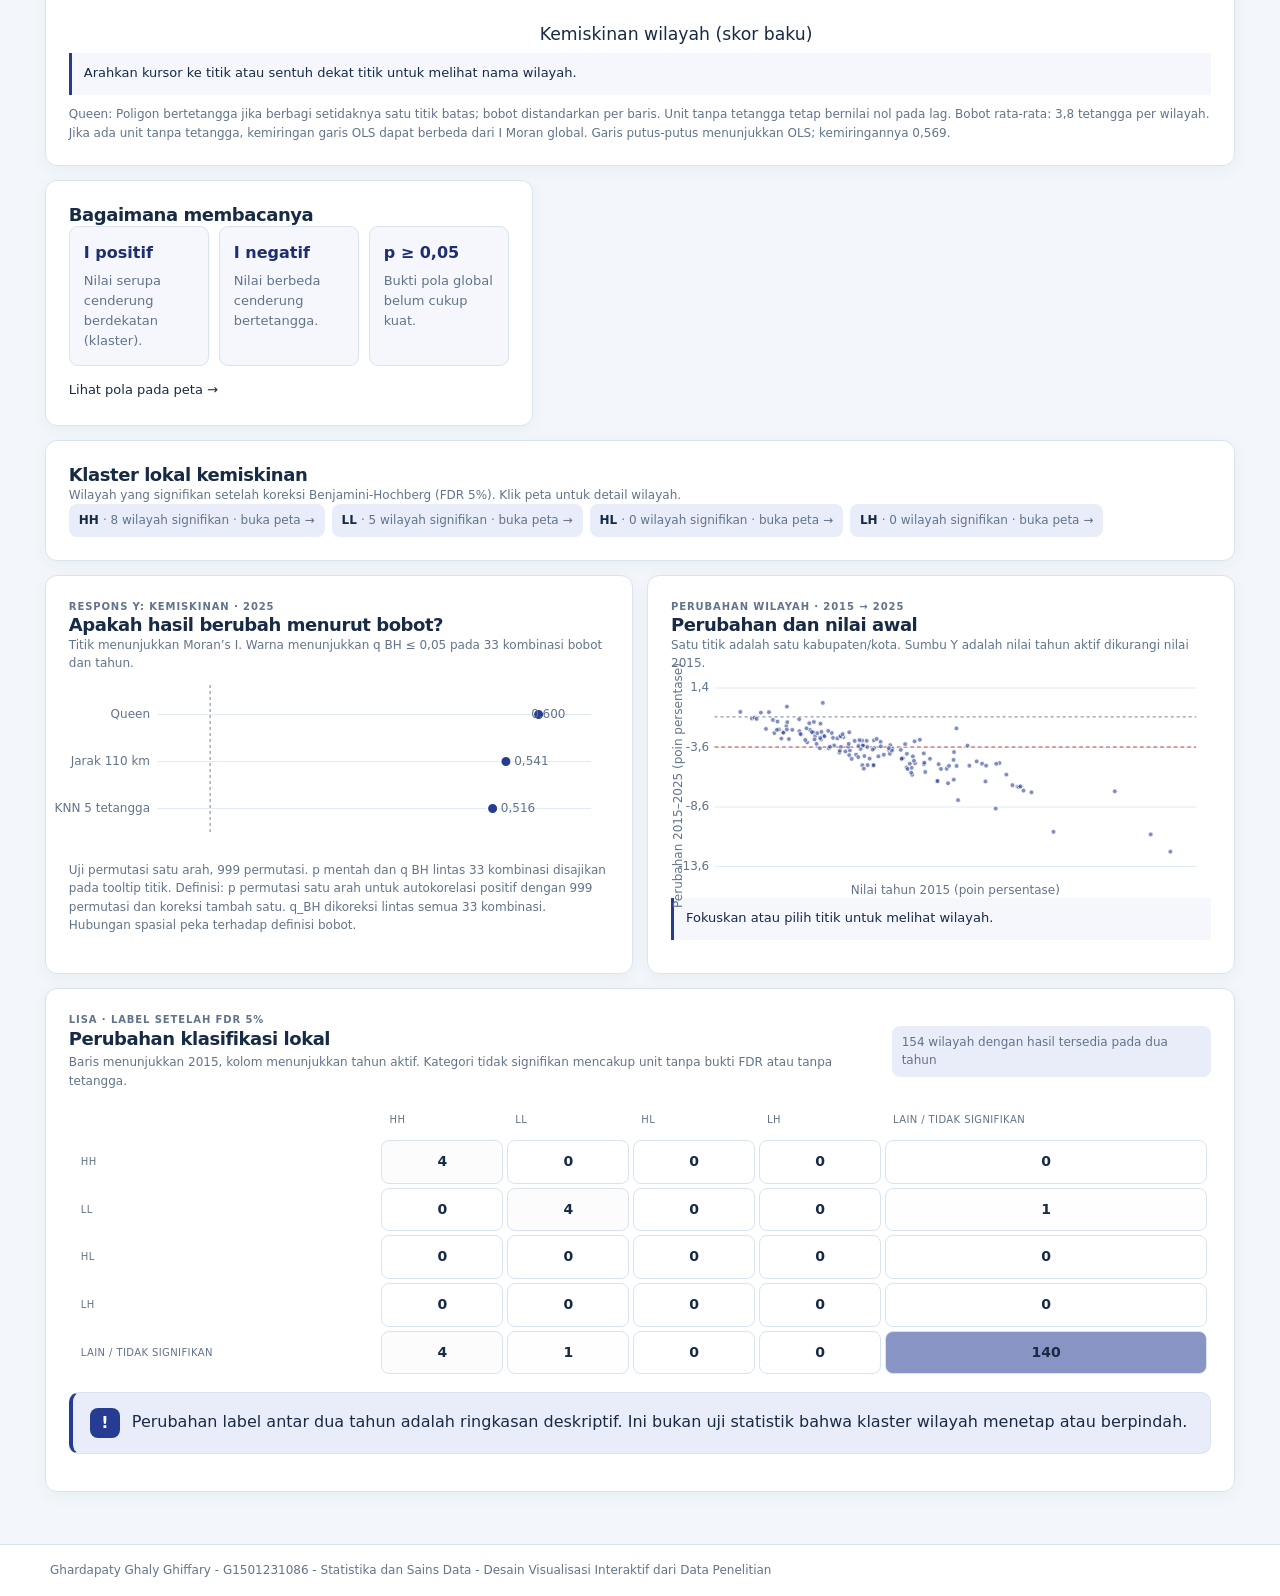
==== commit cb887771: "Align dashboard with seminar slides and final draft" ====
--- a/analisis.html
+++ b/analisis.html
@@ -1,9 +1,10 @@
 <!doctype html>
-<html lang="id" data-tema="terang"><head><meta charset="utf-8"><meta name="viewport" content="width=device-width,initial-scale=1"><title>Analisis | Ruang Data Sumatera</title><link rel="stylesheet" href="aset/tokens.css"><link rel="stylesheet" href="aset/gaya.css"><link rel="stylesheet" href="aset/desain.css?v=dashboard-suite-20260929"><link rel="stylesheet" href="aset/polesan.css?v=dashboard-suite-20260929">
+<html lang="id" data-tema="terang"><head><meta charset="utf-8"><meta name="viewport" content="width=device-width,initial-scale=1"><link rel="icon" href="data:image/svg+xml,%3Csvg xmlns='http://www.w3.org/2000/svg' viewBox='0 0 16 16'%3E%3Crect width='16' height='16' rx='3' fill='%230f2847'/%3E%3Cpath d='M8 3.5 13 6l-5 2.5L3 6z' fill='%23f0f5fb'/%3E%3Crect x='4.6' y='9' width='6.8' height='1.3' rx='0.6' fill='%23f0f5fb'/%3E%3Crect x='4.6' y='11.2' width='6.8' height='1.3' rx='0.6' fill='%23f0f5fb'/%3E%3C/svg%3E<title>Analisis | Ruang Data Sumatera</title><link rel="stylesheet" href="aset/tokens.css"><link rel="stylesheet" href="aset/gaya.css"><link rel="stylesheet" href="aset/desain.css?v=dashboard-suite-20260929"><link rel="stylesheet" href="aset/polesan.css?v=dashboard-suite-20260929">
 <link rel="stylesheet" href="aset/ruang-tambahan.css?v=dashboard-suite-20260929">
 </head>
 <body><div id="shell"></div><main>
 <header class="workspace-hero analisis-hero"><p class="eyebrow">Ruang analisis · 154 wilayah · 2015-2025</p><h1>Dari pola wilayah ke perubahan waktu</h1><p>Jelajahi satu dimensi setiap kali. Spasial menjawab di mana pola berkumpul; temporal menunjukkan bagaimana nilai berubah; spasial-temporal menguji apakah pola tersebut bertahan atau bergeser.</p></header>
+<div class="interpretasi analysis-scope-note"><span class="mark">i</span><p><strong>Batas cakupan.</strong> Moran dan LISA di halaman ini adalah eksplorasi nilai kemiskinan per tahun. Keduanya bukan statistik residu atau keluaran model campuran Beta. Hasil model dan koefisien ada di <a href="metode.html">halaman Metode</a>.</p></div>
 <div class="chip-row" style="margin:14px 0"><label class="stat-chip">Indikator pembanding <select id="a-peubah" aria-label="Pilih indikator pembanding"></select></label><label class="stat-chip">Tahun <select id="a-tahun" aria-label="Pilih tahun"></select></label></div>
 <div class="dimension-switch" role="group" aria-label="Pilih dimensi analisis"><button data-tab="spasial" aria-pressed="true">01 · Spasial</button><button data-tab="temporal" aria-pressed="false">02 · Temporal</button><button data-tab="gabungan" aria-pressed="false">03 · Spasial-temporal</button></div>
 <section class="dimension-pane active" data-pane="spasial"><div class="insight-grid">
--- a/aset/ruang-tambahan.css
+++ b/aset/ruang-tambahan.css
@@ -43,9 +43,31 @@
 .neighbor-area:hover,.neighbor-area:focus{fill:#8db3d5;stroke:#173c77;stroke-width:1.5;outline:none}
 .neighbor-area.connected{fill:#5798c7}.neighbor-area.selected{fill:#183f91;stroke:#f49a37;stroke-width:2}
 .neighbor-edge{stroke:#ce4837;stroke-width:3;stroke-dasharray:5 3;opacity:1}
+.beta-method{display:grid;gap:18px;margin:16px 0;padding:clamp(18px,2.4vw,30px);border:1px solid var(--line);border-radius:16px;background:var(--surface);box-shadow:var(--shadow)}
+.beta-method-head{display:flex;align-items:center;justify-content:space-between;gap:18px}.beta-method-head>div:first-child{max-width:920px}.beta-method-head h2{margin:0;font-size:clamp(21px,2vw,28px)}.beta-method-head p:not(.eyebrow){max-width:850px;margin:8px 0 0;color:var(--muted);line-height:1.55}.beta-n-badge{display:grid;gap:3px;min-width:190px;padding:14px 16px;border:1px solid var(--line);border-radius:12px;background:var(--blue-pale)}.beta-n-badge strong{color:var(--brand-dark);font-size:26px;font-variant-numeric:tabular-nums}.beta-n-badge span{color:var(--muted);font-size:11px}
+.beta-model-tabs,.beta-criteria-tabs{display:flex;flex-wrap:wrap;gap:7px}.beta-model-tabs button,.beta-criteria-tabs button{display:grid;gap:3px;min-width:120px;padding:10px 14px;border:1px solid var(--line);border-radius:9px;background:var(--surface);color:var(--ink);font-weight:800;text-align:left;cursor:pointer;transition:transform .18s ease,background .18s ease,border-color .18s ease}.beta-model-tabs button small{color:var(--muted);font-size:10px;font-weight:600}.beta-model-tabs button[aria-pressed=true],.beta-criteria-tabs button[aria-pressed=true]{border-color:var(--brand);background:var(--brand);color:#fff}.beta-model-tabs button[aria-pressed=true] small{color:#e7f2fb}.beta-model-tabs button:hover,.beta-criteria-tabs button:hover{transform:translateY(-2px);box-shadow:0 5px 14px #183b5d1c}.beta-model-grid{display:grid;grid-template-columns:minmax(0,1.45fr) minmax(280px,.8fr);gap:14px}.beta-model-equation,.beta-fit-card{min-width:0;padding:18px;border:1px solid var(--line);border-radius:12px;background:var(--kertas)}.beta-equation{min-height:116px;display:block;white-space:pre-wrap;overflow-wrap:anywhere;font-size:clamp(13px,1.2vw,17px);line-height:1.85}.beta-component-wrap{max-width:100%;overflow-x:auto}.beta-component-table{width:100%;min-width:520px;border-collapse:separate;border-spacing:0;font-size:12px}.beta-component-table caption{text-align:left;padding:10px 0;color:var(--ink);font-weight:800}.beta-component-table th,.beta-component-table td{padding:9px 10px;border-bottom:1px solid var(--line);text-align:left;vertical-align:top}.beta-component-table th{background:var(--blue-pale);color:var(--brand-dark);font-size:10px}.beta-component-table tbody tr:nth-child(even){background:var(--surface)}.beta-fit-metrics{display:grid;grid-template-columns:repeat(2,minmax(0,1fr));gap:8px;margin:10px 0}.beta-metric{display:grid;gap:5px;min-width:0;padding:12px;border:1px solid var(--line);border-radius:9px;background:var(--surface)}.beta-metric span{color:var(--muted);font-size:11px;font-weight:700}.beta-metric strong{color:var(--brand-dark);font-size:clamp(15px,1.7vw,20px);font-variant-numeric:tabular-nums;overflow-wrap:anywhere}.beta-fit-status,.fit-status{display:inline-flex;width:fit-content;max-width:100%;padding:8px 10px;border:1px solid var(--line);border-radius:8px;font-size:11px;font-weight:700;line-height:1.45}.fit-ok{border-color:#3d6b5255;background:#eaf4ee;color:#28533d}.fit-bound{border-color:#b8862f66;background:#fff5dd;color:#725313}.fit-warn{border-color:#a3312a55;background:#fff0ed;color:#812d25}.beta-fit-card>.catatan-kartu{margin:10px 0 0}
+.beta-model-visual{display:grid;grid-template-columns:minmax(0,1fr) auto minmax(0,1fr) minmax(170px,.8fr);align-items:stretch;gap:10px}.beta-model-visual>div{display:grid;grid-template-columns:auto 1fr;align-content:center;column-gap:10px;min-width:0;padding:14px;border:1px solid var(--line);border-radius:11px;background:var(--blue-pale)}.beta-model-visual strong,.beta-model-visual small{grid-column:2}.beta-model-visual small{margin-top:3px;color:var(--muted);font-size:11px;line-height:1.4}.beta-visual-icon{grid-row:1/3;display:grid;place-items:center;width:34px;height:34px;border-radius:9px;background:var(--brand);color:#fff;font-size:19px}.beta-visual-link{align-self:center;color:var(--brand);font-size:20px;font-weight:900}.beta-model-visual .beta-visual-response{background:var(--surface);border-style:dashed}.beta-visual-response span{grid-column:2;color:var(--muted);font-size:10px;font-weight:800;text-transform:uppercase;letter-spacing:.06em}.beta-visual-response strong{color:var(--brand-dark)}
+.beta-criteria-section{padding:16px;border:1px solid var(--line);border-radius:12px;background:var(--kertas)}.beta-criteria-section .card-heading{align-items:center}.beta-criteria-section h3{margin:0;font-size:17px}.beta-criteria-tabs button{display:block;min-width:0;padding:8px 11px;font-size:11px}.beta-criteria-detail{display:grid;gap:8px;padding:13px;border-left:4px solid var(--brand);border-radius:0 9px 9px 0;background:var(--blue-pale)}.beta-criteria-detail code{color:var(--brand-dark);font:700 13px/1.7 var(--font-mono);overflow-wrap:anywhere}.beta-criteria-detail p{margin:0;color:var(--muted);font-size:12px;line-height:1.55}.beta-comparison{border:1px solid var(--line);border-radius:11px;background:var(--surface);overflow:hidden}.beta-comparison summary{padding:14px 16px;color:var(--brand-dark);font-weight:800;cursor:pointer}.beta-comparison[open] summary{border-bottom:1px solid var(--line);background:var(--blue-pale)}.beta-comparison .data-table-wrap{border:0;border-radius:0;max-height:none}.beta-comparison table{min-width:1000px}.beta-data-caveat{margin:12px;padding:13px 15px;border-left:4px solid var(--oker);border-radius:0 9px 9px 0;background:#fff8e9;color:#59491f;font-size:12px;line-height:1.6}.beta-reading-grid{display:grid;grid-template-columns:repeat(3,minmax(0,1fr));gap:10px}.beta-reading-grid article{padding:13px;border:1px solid var(--line);border-radius:10px;background:var(--surface)}.beta-reading-grid strong{color:var(--brand-dark);font-size:12px}.beta-reading-grid p{margin:5px 0 0;color:var(--muted);font-size:11px;line-height:1.55}
+html[data-tema="gelap"] .fit-ok{background:#1b3227;color:#b9e0c5}html[data-tema="gelap"] .fit-bound{background:#3a3018;color:#efdb9d}html[data-tema="gelap"] .fit-warn{background:#3b2422;color:#f1b8b1}html[data-tema="gelap"] .beta-data-caveat{border-color:#b8862f;background:#302a1b;color:#eedca9}
+@media(max-width:900px){.beta-model-grid{grid-template-columns:1fr 1fr}.beta-model-visual{grid-template-columns:1fr auto 1fr}.beta-model-visual .beta-visual-response{grid-column:1/-1}.beta-reading-grid{grid-template-columns:1fr 1fr}}
+@media(max-width:600px){.beta-method{gap:13px;margin:12px 0;padding:14px}.beta-method-head{align-items:start;flex-direction:column}.beta-method-head h2{font-size:21px}.beta-n-badge{grid-template-columns:auto 1fr;align-items:center;min-width:0;width:100%;padding:9px 12px}.beta-n-badge strong{font-size:20px}.beta-model-tabs{display:grid;grid-template-columns:repeat(2,minmax(0,1fr))}.beta-model-tabs button{min-width:0;padding:9px 11px}.beta-model-grid{grid-template-columns:1fr}.beta-model-equation,.beta-fit-card{padding:13px}.beta-equation{min-height:100px;font-size:12px}.beta-model-visual{grid-template-columns:minmax(0,1fr) auto minmax(0,1fr);gap:5px}.beta-model-visual>div{padding:9px 7px;column-gap:6px}.beta-visual-icon{width:27px;height:27px;font-size:15px}.beta-model-visual strong{font-size:11px}.beta-model-visual small{font-size:9px}.beta-model-visual .beta-visual-response{grid-column:1/-1}.beta-criteria-section{padding:12px}.beta-criteria-section .card-heading{align-items:start;flex-direction:column}.beta-criteria-tabs{display:grid;width:100%;grid-template-columns:repeat(4,minmax(0,1fr))}.beta-criteria-tabs button{padding:8px 3px;text-align:center;font-size:9px}.beta-criteria-detail code{font-size:11px}.beta-reading-grid{grid-template-columns:1fr}.beta-comparison summary{font-size:12px}.beta-data-caveat{margin:9px;font-size:11px}}
 @media(max-width:600px){
  .body-peta footer{display:block;position:fixed;right:8px;bottom:62px;left:8px;z-index:500;width:auto;min-height:0;padding:4px 7px;border:1px solid var(--line);border-radius:7px;background:var(--surface);box-shadow:0 2px 8px #19324b20;font-size:8px;line-height:1.25}
  .body-peta .kanvas-peta .legenda{bottom:98px}
  .body-peta .kanvas-peta .kartu{bottom:100px;right:8px;left:8px;max-width:none}
 }
 
+.moran-reading-card>p:not(.eyebrow){color:var(--muted);font-size:12px;line-height:1.55}.moran-quadrants{position:relative;display:grid;grid-template-columns:1fr 1fr;max-width:380px;min-height:190px;margin:12px auto;border:1px solid var(--line);border-radius:10px;overflow:hidden;background:var(--surface)}.moran-quadrants>span{display:grid;align-content:center;justify-items:center;gap:3px;padding:10px}.moran-quadrants b{font-size:20px}.moran-quadrants small{color:var(--muted);font-size:10px}.quad-hh,.quad-ll{background:#e4eff8;color:#174f7e}.quad-lh,.quad-hl{background:#f6f8fa;color:#667789}.moran-quadrants .quad-zero-x,.moran-quadrants .quad-zero-y{position:absolute;display:block;background:var(--brand-dark);opacity:.6}.moran-quadrants .quad-zero-x{top:50%;right:0;left:0;height:1px}.moran-quadrants .quad-zero-y{top:0;bottom:0;left:50%;width:1px}.moran-reading-legend{display:grid;gap:6px;font-size:10px;color:var(--muted)}.moran-reading-legend span{display:flex;align-items:center;gap:7px}.moran-reading-legend i{width:10px;height:10px;border-radius:3px}.legend-cluster{background:#4c82aa}.legend-outlier{background:#bdc8d2}html[data-tema="gelap"] .quad-hh,html[data-tema="gelap"] .quad-ll{background:#203a50;color:#cceaff}html[data-tema="gelap"] .quad-lh,html[data-tema="gelap"] .quad-hl{background:#242a31;color:#c0c8d0}
+
+/* Draft berfokus pada naskah dan pembaca PDF. */
+body main.draft-main.draft-clean-main{display:flex!important;flex-direction:column;align-items:stretch;gap:16px;width:min(1440px,calc(100% - 40px));margin:24px auto 30px;padding:0;grid-template-columns:none!important;grid-auto-columns:auto!important}
+.draft-page-head{display:flex;align-items:center;justify-content:space-between;gap:20px;padding:4px 0}.draft-page-head .eyebrow{margin:0 0 5px}.draft-page-head h1{margin:0;font-size:clamp(24px,3vw,34px);line-height:1.12}.draft-page-head>div:first-child>p:last-child{margin:6px 0 0;color:var(--muted);font-size:14px}.draft-head-actions{display:flex;gap:8px;flex-wrap:wrap;justify-content:flex-end}
+.draft-viewer-full{width:100%;padding:12px}.draft-viewer-full .draft-viewer-toolbar{display:flex;flex-direction:row;align-items:center;justify-content:space-between;gap:10px;margin:0 0 10px}.draft-viewer-full #draft-pdf-viewer{width:100%;height:min(78vh,1000px);min-height:620px;border:1px solid var(--line);border-radius:8px;background:#e9eef3}.draft-viewer-full:fullscreen{display:flex;flex-direction:column;padding:10px;background:var(--surface)}.draft-viewer-full:fullscreen #draft-pdf-viewer{flex:1;height:auto;min-height:0}.draft-viewer-note{margin:8px 2px 0;color:var(--muted);font-size:11px}
+.box-outlier-hit{cursor:pointer;outline:none}.box-outlier-target{fill:transparent;stroke:transparent}.box-outlier{fill:var(--alert);stroke:var(--surface);stroke-width:1.5;pointer-events:none}.box-outlier-hit:hover .box-outlier,.box-outlier-hit:focus .box-outlier{r:6;stroke:var(--fokus);stroke-width:2.5}.box-year-hit{cursor:pointer}.box-year-hit:focus{outline:none;stroke:var(--fokus);stroke-width:2}
+@media(max-width:760px){body main.draft-main.draft-clean-main{width:calc(100% - 24px);margin:14px auto 22px;gap:12px}.draft-page-head{align-items:flex-start;flex-direction:column;gap:12px}.draft-head-actions{width:100%;justify-content:flex-start}.draft-viewer-full{padding:9px}.draft-viewer-full .draft-viewer-toolbar{align-items:stretch;flex-direction:column}.draft-page-controls{justify-content:flex-start}.draft-page-controls:last-child{justify-content:flex-start}.draft-viewer-full #draft-pdf-viewer{height:68dvh;min-height:430px}.draft-viewer-full:fullscreen #draft-pdf-viewer{height:calc(100dvh - 130px)}}
+@media(max-width:390px){.draft-head-actions .pil{flex:1;text-align:center}.draft-page-controls{gap:5px}.draft-page-controls .pil{padding:7px 9px}.draft-viewer-full #draft-pdf-viewer{min-height:380px}}
+
+/* Hasil Beta mixed model: perbandingan fit dan koefisien */
+.analysis-scope-note{margin:12px 0 16px}.beta-results{min-width:0;margin-top:14px;padding:18px;border:1px solid var(--line);border-radius:14px;background:var(--surface);box-shadow:var(--shadow)}.beta-result-chart{min-width:680px;max-height:390px}.beta-chart-scroll{max-width:100%;overflow-x:auto;overscroll-behavior-inline:contain}.beta-chart-scroll:focus-visible{outline:3px solid var(--fokus);outline-offset:2px}.beta-results .data-chart{overflow:visible}.beta-chart-row{stroke:var(--line);stroke-width:1}.beta-chart-label,.beta-chart-value{fill:var(--ink);font:12px var(--font-teks)}.beta-chart-value{font-family:var(--font-mono);font-size:11px}.beta-chart-bar{fill:var(--brand);opacity:.66;transition:opacity .18s ease}.beta-chart-bar.selected{fill:var(--brand-dark);opacity:1}.beta-chart-dot{fill:var(--brand-dark);stroke:var(--surface);stroke-width:2}.beta-chart-dot.selected{fill:var(--alert)}.beta-effect-zero{stroke:var(--muted);stroke-width:1.5;stroke-dasharray:5 4}.beta-effect-point{fill:var(--muted);stroke:var(--surface);stroke-width:2;cursor:help}.beta-effect-point.significant{fill:var(--brand)}.beta-effect-point.selected{stroke:var(--alert);stroke-width:3}.beta-data-caveat{margin:14px 0;padding:12px 14px;border-left:4px solid var(--alert);border-radius:4px 10px 10px 4px;background:var(--blue-pale);color:var(--ink);line-height:1.55}.beta-scope-note{border-left-color:var(--brand)}.beta-model-grid,.beta-reading-grid{min-width:0}.beta-coefficient-table{margin-top:12px}.beta-table-note{padding:10px 12px}.beta-results .card-heading{align-items:end}.beta-model-tabs button:focus-visible,.beta-criteria-tabs button:focus-visible,.workflow-steps button:focus-visible,.formula-switch button:focus-visible{outline:3px solid var(--fokus);outline-offset:2px}
+@media(max-width:760px){.beta-results{padding:13px}.beta-results .card-heading{align-items:stretch;flex-direction:column}.beta-results .home-filter{width:100%}.beta-result-chart{min-width:650px}.beta-results .data-table-wrap{max-width:100%;overflow:auto}.beta-model-grid{grid-template-columns:minmax(0,1fr)}.beta-model-tabs{grid-template-columns:repeat(2,minmax(0,1fr))}.analysis-scope-note{align-items:flex-start}}
+@media(prefers-reduced-motion:reduce){.beta-chart-bar{transition:none}}
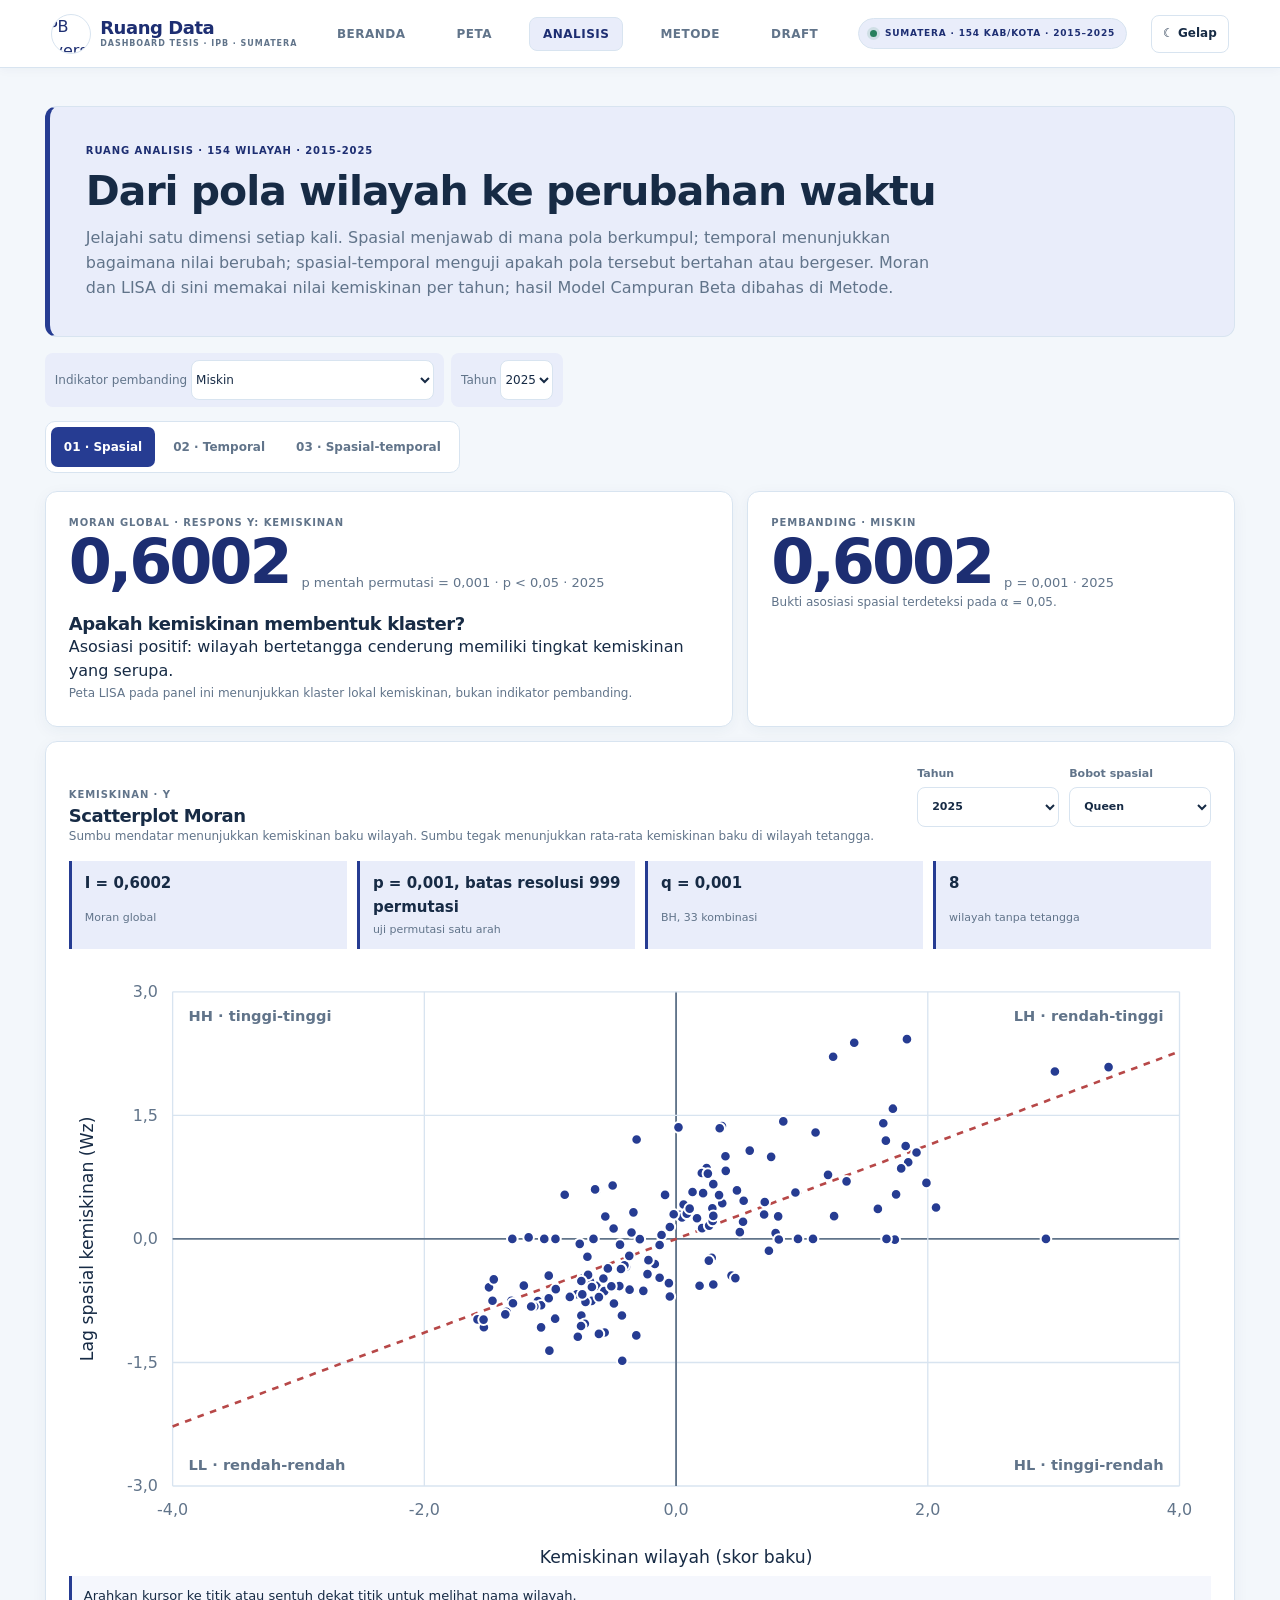
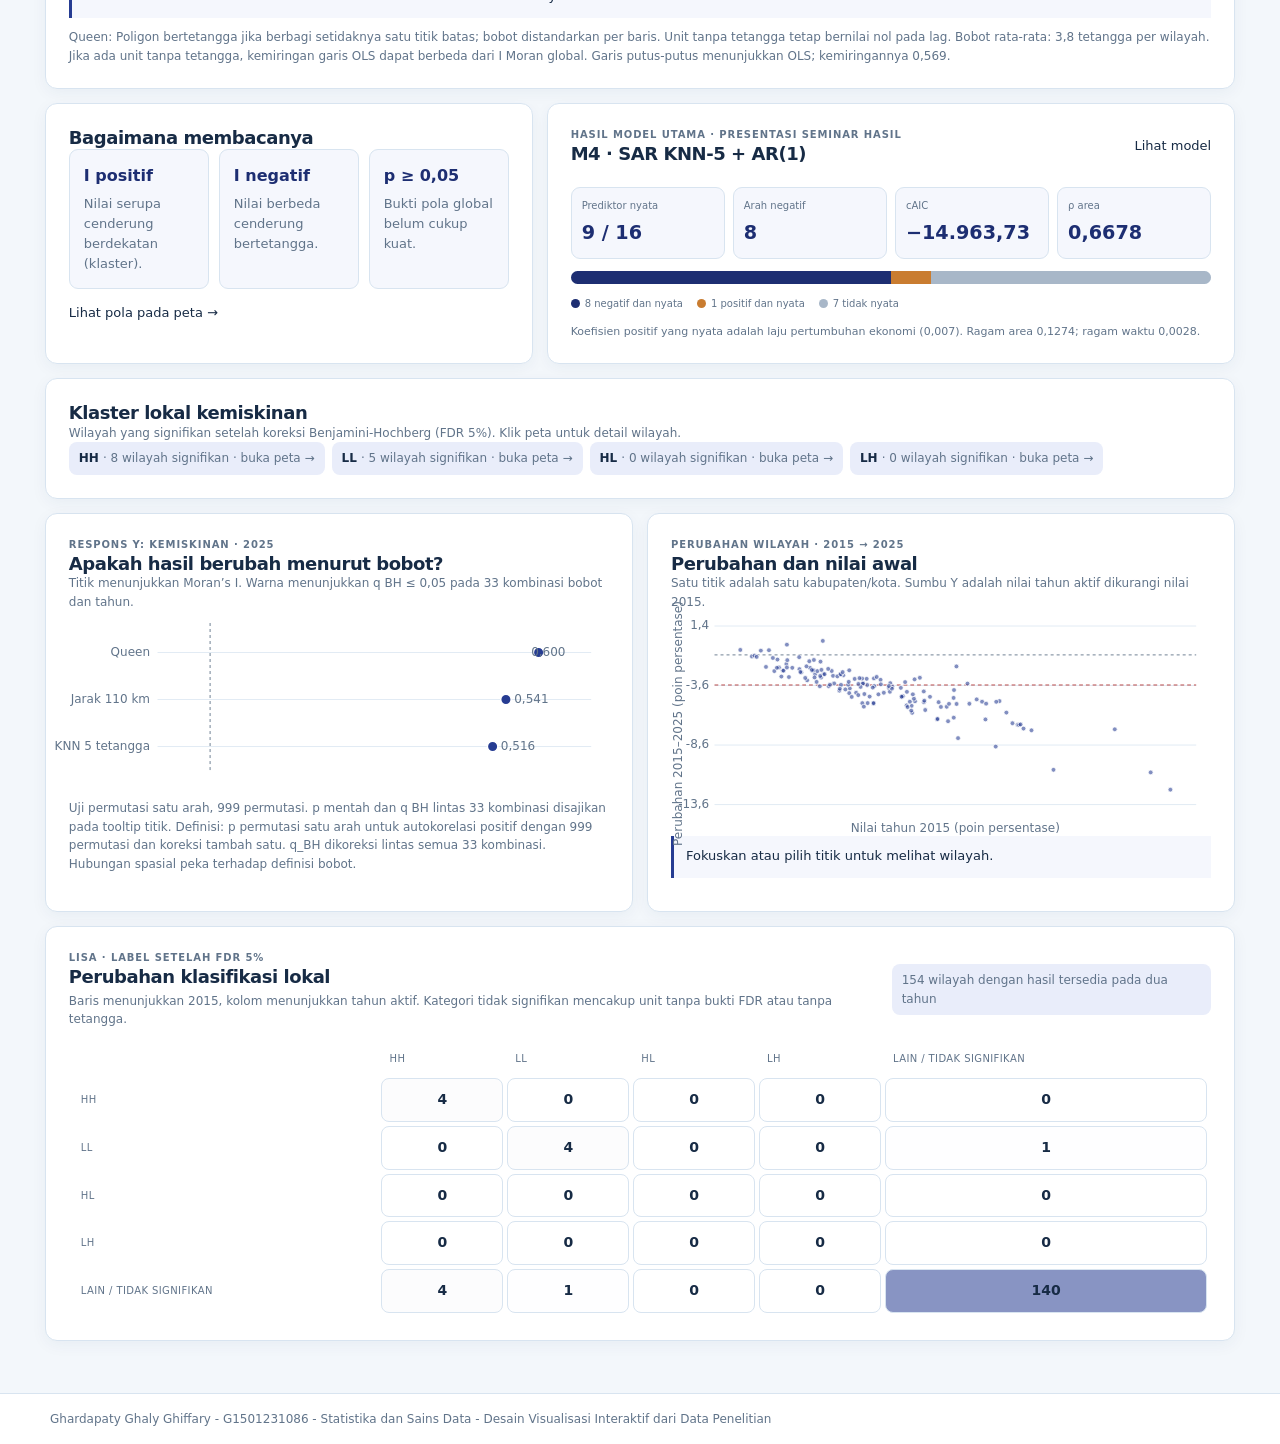
==== commit 82e6f4fa: "Polish analysis findings and beta notation" ====
--- a/analisis.html
+++ b/analisis.html
@@ -3,8 +3,7 @@
 <link rel="stylesheet" href="aset/ruang-tambahan.css?v=dashboard-suite-20260929">
 </head>
 <body><div id="shell"></div><main>
-<header class="workspace-hero analisis-hero"><p class="eyebrow">Ruang analisis · 154 wilayah · 2015-2025</p><h1>Dari pola wilayah ke perubahan waktu</h1><p>Jelajahi satu dimensi setiap kali. Spasial menjawab di mana pola berkumpul; temporal menunjukkan bagaimana nilai berubah; spasial-temporal menguji apakah pola tersebut bertahan atau bergeser.</p></header>
-<div class="interpretasi analysis-scope-note"><span class="mark">i</span><p><strong>Batas cakupan.</strong> Moran dan LISA di halaman ini adalah eksplorasi nilai kemiskinan per tahun. Keduanya bukan statistik residu atau keluaran model campuran Beta. Hasil model dan koefisien ada di <a href="metode.html">halaman Metode</a>.</p></div>
+<header class="workspace-hero analisis-hero"><p class="eyebrow">Ruang analisis · 154 wilayah · 2015-2025</p><h1>Dari pola wilayah ke perubahan waktu</h1><p>Jelajahi satu dimensi setiap kali. Spasial menjawab di mana pola berkumpul; temporal menunjukkan bagaimana nilai berubah; spasial-temporal menguji apakah pola tersebut bertahan atau bergeser. Moran dan LISA di sini memakai nilai kemiskinan per tahun; hasil Model Campuran Beta dibahas di Metode.</p></header>
 <div class="chip-row" style="margin:14px 0"><label class="stat-chip">Indikator pembanding <select id="a-peubah" aria-label="Pilih indikator pembanding"></select></label><label class="stat-chip">Tahun <select id="a-tahun" aria-label="Pilih tahun"></select></label></div>
 <div class="dimension-switch" role="group" aria-label="Pilih dimensi analisis"><button data-tab="spasial" aria-pressed="true">01 · Spasial</button><button data-tab="temporal" aria-pressed="false">02 · Temporal</button><button data-tab="gabungan" aria-pressed="false">03 · Spasial-temporal</button></div>
 <section class="dimension-pane active" data-pane="spasial"><div class="insight-grid">
@@ -24,13 +23,14 @@
   <p class="catatan-kartu" id="scatter-definition"></p>
 </article>
 <article class="insight-card span-5"><h2>Bagaimana membacanya</h2><div class="method-steps"><div class="method-step"><b>I positif</b><p>Nilai serupa cenderung berdekatan (klaster).</p></div><div class="method-step"><b>I negatif</b><p>Nilai berbeda cenderung bertetangga.</p></div><div class="method-step"><b>p ≥ 0,05</b><p>Bukti pola global belum cukup kuat.</p></div></div><a href="peta.html" class="pil" style="display:inline-block;margin-top:14px">Lihat pola pada peta →</a></article>
+<article class="insight-card span-7 model-findings-card"><div class="card-heading"><div><p class="eyebrow">Hasil model utama · Presentasi Seminar Hasil</p><h2>M4 · SAR KNN-5 + AR(1)</h2></div><a class="pil" href="metode.html#beta-model-title">Lihat model</a></div><div class="model-findings-kpis"><div><span>Prediktor nyata</span><strong>9 / 16</strong></div><div><span>Arah negatif</span><strong>8</strong></div><div><span>cAIC</span><strong>−14.963,73</strong></div><div><span>ρ area</span><strong>0,6678</strong></div></div><div class="model-direction-plot" role="img" aria-label="Dari 16 prediktor model M4, delapan koefisien nyata berarah negatif, satu nyata berarah positif, dan tujuh tidak nyata"><span class="direction-negative" style="--portion:50%"></span><span class="direction-positive" style="--portion:6.25%"></span><span class="direction-null" style="--portion:43.75%"></span></div><div class="model-direction-legend"><span><i class="direction-negative-key"></i>8 negatif dan nyata</span><span><i class="direction-positive-key"></i>1 positif dan nyata</span><span><i class="direction-null-key"></i>7 tidak nyata</span></div><p class="model-findings-detail">Koefisien positif yang nyata adalah laju pertumbuhan ekonomi (0,007). Ragam area 0,1274; ragam waktu 0,0028.</p></article>
 <article class="insight-card span-12"><h2>Klaster lokal kemiskinan</h2><p class="catatan-kartu">Wilayah yang signifikan setelah koreksi Benjamini-Hochberg (FDR 5%). Klik peta untuk detail wilayah.</p><div class="chip-row" id="a-klaster"></div></article></div></section>
 <section class="dimension-pane" data-pane="temporal"><div class="insight-grid"><article class="insight-card span-7"><h2>Lintasan <span id="a-tren-label">indikator</span> Sumatera</h2><p class="catatan-kartu" id="a-tren-subjudul">Rata-rata lintas kabupaten/kota pada setiap tahun</p><svg class="chart" id="a-tren" viewBox="0 0 720 290" role="img" aria-label="Tren rata-rata indikator tahunan"></svg></article><article class="insight-card span-5"><p class="eyebrow">Periode pengamatan</p><div class="metric-row"><strong class="metric-main" id="a-awal-akhir">-</strong></div><h2>Rata-rata kabupaten/kota</h2><p id="a-perubahan"></p><p class="catatan-kartu">Rata-rata wilayah bukan rata-rata berbobot penduduk dan tidak mewakili total Sumatera.</p></article><article class="insight-card span-12"><h2>Tiga pertanyaan temporal</h2><div class="method-steps"><div class="method-step"><b>Arah</b><p>Apakah rerata wilayah naik atau turun selama periode pengamatan?</p></div><div class="method-step"><b>Persistensi</b><p>Seberapa kuat nilai tahun sebelumnya terkait dengan tahun berikutnya? AR(1) di sini deskriptif.</p></div><div class="method-step"><b>Ketidakpastian</b><p>Data 11 tahun memberi seri pendek; perubahan tahunan perlu dibaca hati-hati.</p></div></div></article></div></section>
-<section class="dimension-pane" data-pane="gabungan"><div class="insight-grid"><article class="insight-card span-8"><div class="card-heading"><div><p class="eyebrow">Respons Y tetap: kemiskinan</p><h2>Autokorelasi spasial dari tahun ke tahun</h2><p class="catatan-kartu" id="a-moran-tren-subjudul">Moran’s I kemiskinan · Queen · respons Y tetap</p></div><label class="home-filter">Bobot spasial<select id="st-bobot"><option value="queen">Queen</option><option value="jarak_110_km">Jarak 110 km</option><option value="knn_5">KNN 5</option></select></label></div><svg class="chart" id="a-moran-tren" viewBox="0 0 720 290" role="img" aria-label="Moran I kemiskinan menurut tahun dan bobot spasial"></svg><p class="catatan-kartu" id="a-moran-tren-status" aria-live="polite"></p></article><article class="insight-card span-4"><h2>Jejak pola wilayah</h2><p id="st-summary">Pilih titik pada grafik untuk melihat Moran’s I, p-value, dan wilayah dengan klaster lokal pada tahun itu.</p><div class="interpretasi"><span class="mark">i</span><p>Moran global merangkum asosiasi seluruh Sumatera. Nilai ini bukan bukti sebab-akibat atau ukuran persistensi klaster.</p></div><a id="st-map-link" href="peta.html?peubah=Miskin_%28persen%29" class="pil">Buka peta kemiskinan →</a></article></div></section>
+<section class="dimension-pane" data-pane="gabungan"><div class="insight-grid"><article class="insight-card span-8"><div class="card-heading"><div><p class="eyebrow">Respons Y tetap: kemiskinan</p><h2>Autokorelasi spasial dari tahun ke tahun</h2><p class="catatan-kartu" id="a-moran-tren-subjudul">Moran’s I kemiskinan · Queen · respons Y tetap</p></div><label class="home-filter">Bobot spasial<select id="st-bobot"><option value="queen">Queen</option><option value="jarak_110_km">Jarak 110 km</option><option value="knn_5">KNN 5</option></select></label></div><svg class="chart" id="a-moran-tren" viewBox="0 0 720 290" role="img" aria-label="Moran I kemiskinan menurut tahun dan bobot spasial"></svg><p class="catatan-kartu" id="a-moran-tren-status" aria-live="polite"></p></article><article class="insight-card span-4"><h2>Jejak pola wilayah</h2><p id="st-summary">Pilih titik pada grafik untuk melihat Moran’s I, p-value, dan wilayah dengan klaster lokal pada tahun itu.</p><a id="st-map-link" href="peta.html?peubah=Miskin_%28persen%29" class="pil">Buka peta kemiskinan →</a></article></div></section>
 <section class="insight-grid analysis-expansion" id="analysis-expansion" aria-label="Analisis tambahan">
  <article class="insight-card span-6"><p class="eyebrow">Respons Y: kemiskinan · <span id="sens-year">2025</span></p><h2>Apakah hasil berubah menurut bobot?</h2><p class="catatan-kartu">Titik menunjukkan Moran’s I. Warna menunjukkan q BH ≤ 0,05 pada 33 kombinasi bobot dan tahun.</p><svg id="sens-chart" class="data-chart" viewBox="0 0 720 250" role="img" aria-label="Perbandingan Moran menurut tiga definisi bobot"></svg><p class="catatan-kartu" id="sens-note"></p></article>
  <article class="insight-card span-6"><p class="eyebrow">Perubahan wilayah · 2015 → <span id="change-year">2025</span></p><h2>Perubahan dan nilai awal</h2><p class="catatan-kartu">Satu titik adalah satu kabupaten/kota. Sumbu Y adalah nilai tahun aktif dikurangi nilai 2015.</p><svg id="change-chart" class="data-chart" viewBox="0 0 720 300" role="img" aria-label="Grafik nilai awal dan perubahan wilayah"></svg><p class="scatter-detail" id="change-detail" aria-live="polite">Fokuskan atau pilih titik untuk melihat wilayah.</p></article>
- <article class="insight-card span-12"><div class="card-heading"><div><p class="eyebrow">LISA · label setelah FDR 5%</p><h2>Perubahan klasifikasi lokal</h2><p class="catatan-kartu">Baris menunjukkan 2015, kolom menunjukkan tahun aktif. Kategori tidak signifikan mencakup unit tanpa bukti FDR atau tanpa tetangga.</p></div><span class="stat-chip" id="lisa-transition-n">Memuat…</span></div><div id="lisa-transition-grid" class="lisa-transition-grid" role="img" aria-label="Matriks perubahan klasifikasi LISA"></div><div class="interpretasi"><span class="mark">!</span><p>Perubahan label antar dua tahun adalah ringkasan deskriptif. Ini bukan uji statistik bahwa klaster wilayah menetap atau berpindah.</p></div></article>
+ <article class="insight-card span-12"><div class="card-heading"><div><p class="eyebrow">LISA · label setelah FDR 5%</p><h2>Perubahan klasifikasi lokal</h2><p class="catatan-kartu">Baris menunjukkan 2015, kolom menunjukkan tahun aktif. Kategori tidak signifikan mencakup unit tanpa bukti FDR atau tanpa tetangga.</p></div><span class="stat-chip" id="lisa-transition-n">Memuat…</span></div><div id="lisa-transition-grid" class="lisa-transition-grid" role="img" aria-label="Matriks perubahan klasifikasi LISA"></div></article>
 </section>
 </main><footer><p id="info-build">Ruang Data Sumatera</p></footer>
 <script type="module" src="aset/analisis-moran.js?v=analysis-suite-20260929"></script><script type="module" src="aset/analisis-visual.js?v=analysis-suite-20260929"></script></body></html>
--- a/aset/ruang-tambahan.css
+++ b/aset/ruang-tambahan.css
@@ -1,8 +1,8 @@
 /* Visual analitik tambahan, tetap memakai sistem warna biru-putih proyek. */
-.insight-banner{display:flex;align-items:center;gap:14px;margin:0 0 14px;padding:14px 16px}.insight-banner>div{flex:1;min-width:0}.insight-banner p{margin:3px 0 0}.home-kpis{display:grid;grid-template-columns:repeat(5,minmax(0,1fr));gap:10px;margin:0 0 14px}.home-kpis article{display:grid;gap:7px;min-width:0;padding:15px;border:1px solid var(--line);border-radius:12px;background:var(--surface);box-shadow:var(--shadow);animation:card-rise .34s both}.home-kpis article:nth-child(2){animation-delay:.03s}.home-kpis article:nth-child(3){animation-delay:.06s}.home-kpis article:nth-child(4){animation-delay:.09s}.home-kpis article:nth-child(5){animation-delay:.12s}.home-kpis span,.home-kpis small{color:var(--muted);font-size:11px}.home-kpis strong{color:var(--brand-dark);font-size:clamp(17px,2vw,25px);font-variant-numeric:tabular-nums;overflow-wrap:anywhere}.home-viz-grid{display:grid;grid-template-columns:repeat(12,minmax(0,1fr));gap:14px;margin-bottom:16px}.home-span-4{grid-column:span 4}.home-span-6{grid-column:span 6}.home-span-8{grid-column:span 8}.home-span-12{grid-column:span 12}.home-chart-card{min-width:0;padding:18px}.home-chart-card h2{margin:0;font-size:19px}.home-chart-card .eyebrow{margin:0 0 4px}.card-heading{display:flex;align-items:center;justify-content:space-between;gap:12px;margin-bottom:10px}.card-heading>div{min-width:0}.card-heading .catatan-kartu{margin:4px 0 0}.chart-legend{display:flex;flex-wrap:wrap;gap:12px;color:var(--muted);font-size:11px;white-space:nowrap}.chart-legend span{display:inline-flex;align-items:center;gap:6px}.chart-legend i{display:inline-block;width:18px;height:3px;border-radius:4px;background:var(--brand)}.chart-legend .legend-median{background:var(--alert)}.data-chart{display:block;width:100%;height:auto;overflow:visible}.chart-grid{stroke:var(--line);stroke-width:1}.chart-tick{fill:var(--muted);font:11px var(--font-mono)}.chart-zero{stroke:var(--muted);stroke-dasharray:4 4;stroke-width:1.2}.home-line-mean{fill:none;stroke:var(--brand);stroke-width:3;stroke-linecap:round;stroke-linejoin:round}.home-line-median{fill:none;stroke:var(--alert);stroke-width:2.5;stroke-dasharray:6 4;stroke-linecap:round;stroke-linejoin:round}.home-point{fill:var(--brand);stroke:var(--surface);stroke-width:2;cursor:pointer}.home-point.home-line-median{fill:var(--alert)}.home-point:focus{stroke:var(--fokus);stroke-width:4}.hist-bar{fill:var(--brand);opacity:.78;cursor:pointer;transition:opacity .18s ease,transform .18s ease;transform-box:fill-box;transform-origin:center bottom}.hist-bar:hover,.hist-bar:focus{opacity:1;transform:scaleY(1.04)}.box-whisker{stroke:var(--brand);stroke-width:2}.box-range{fill:var(--blue-pale);stroke:var(--brand);stroke-width:1.6}.box-median{stroke:var(--alert);stroke-width:2.4}.home-filter{display:grid;gap:4px;min-width:140px;color:var(--muted);font-size:11px;font-weight:700}.home-filter select,.home-filter input,.neighbor-select-label select{min-width:0;min-height:36px;padding:7px 9px;border:1px solid var(--line);border-radius:8px;background:var(--surface);color:var(--ink)}.home-ranks{display:grid;grid-template-columns:1fr 1fr;gap:16px}.home-ranks h3{font-size:13px}.home-ranks ol{display:grid;gap:5px;margin:0;padding:0;list-style:none}.home-ranks li{display:flex;justify-content:space-between;gap:8px;padding:8px 0;border-bottom:1px solid var(--line);font-size:12px}.home-ranks li a{overflow:hidden;color:var(--ink);text-overflow:ellipsis;white-space:nowrap}.home-ranks li strong{color:var(--brand-dark);font-variant-numeric:tabular-nums;white-space:nowrap}.transition-grid{display:grid;grid-template-columns:repeat(4,minmax(0,1fr));gap:5px}.transition-cell{display:grid;gap:3px;min-height:56px;place-content:center;border:1px solid var(--line);border-radius:8px;background:color-mix(in srgb,var(--brand) calc(var(--cell-strength,0)*65%),var(--surface));color:var(--ink);cursor:help}.transition-cell span{font-size:10px}.transition-cell strong{font-size:16px}.transition-legend{display:flex;justify-content:space-between;gap:8px;margin-top:8px;color:var(--muted);font-size:10px}.beranda-lengkap .dash-grid,.beranda-lengkap .ringkasan-sebaran,.beranda-lengkap .home-explorer{display:none!important}.beranda-lengkap .ringkasan-interpretasi{display:none}.method-workspace{display:grid;gap:14px;margin-top:18px}.workflow-steps,.formula-switch{display:flex;flex-wrap:wrap;gap:7px;margin:12px 0}.workflow-steps button,.formula-switch button{min-height:38px;padding:7px 12px;border:1px solid var(--line);border-radius:8px;background:var(--surface);color:var(--muted);font-weight:700;cursor:pointer}.workflow-steps button[aria-pressed=true],.formula-switch button[aria-pressed=true]{border-color:var(--brand);background:var(--brand);color:#fff}.workflow-detail{display:grid;gap:4px;min-height:76px;padding:14px;border-left:4px solid var(--brand);border-radius:0 10px 10px 0;background:var(--blue-pale);color:var(--ink)}.workflow-detail p{margin:0}.formula-large{min-height:68px;display:flex;align-items:center;line-height:1.6;overflow-wrap:anywhere}.method-copy{color:var(--muted);line-height:1.55}.symbol-list{display:grid;grid-template-columns:auto 1fr;gap:6px 12px;margin:12px 0 0}.symbol-list dt{font-family:var(--font-mono);font-weight:800;color:var(--brand-dark)}.symbol-list dd{margin:0;color:var(--muted)}.neighbor-select-label{display:grid;gap:4px;margin:10px 0;color:var(--muted);font-size:11px;font-weight:700}.neighbor-summary{padding:10px;border-left:3px solid var(--brand);background:var(--blue-pale);color:var(--ink);font-size:12px}.neighbor-graph{width:100%;height:auto;margin:8px 0;border-radius:10px;background:var(--blue-pale)}.neighbor-edge{stroke:var(--brand);stroke-opacity:.35;stroke-width:1.4}.neighbor-center{fill:var(--brand)}.neighbor-center-label{fill:#fff;font:700 10px var(--font-teks)}.neighbor-node circle{fill:var(--surface);stroke:var(--brand);stroke-width:2}.neighbor-node{cursor:pointer;outline:none}.neighbor-node:focus circle,.neighbor-node:hover circle{fill:var(--brand);stroke:var(--fokus);stroke-width:3}.neighbor-node:focus text,.neighbor-node:hover text{fill:var(--brand-dark);font-weight:800}.neighbor-label{fill:var(--ink);font:10px var(--font-teks)}.neighbor-list{display:flex;flex-wrap:wrap;gap:6px;max-height:150px;overflow:auto}.neighbor-list a{padding:5px 8px;border:1px solid var(--line);border-radius:999px;color:var(--brand-dark);font-size:10px;text-decoration:none}.neighbor-list a:hover{background:var(--brand-soft)}.neighbor-list small{flex-basis:100%;color:var(--muted)}.dictionary-controls{display:flex;align-items:end;gap:8px}.dictionary-table{min-width:1060px}.dictionary-table th{position:sticky;top:0;background:var(--blue-pale);color:var(--brand-dark);text-align:left}.dictionary-table td{vertical-align:top}.workflow-steps button:hover,.formula-switch button:hover{transform:translateY(-1px);box-shadow:0 3px 8px #183b5d18}.analysis-expansion{margin-top:14px}.sensitivity-dot{fill:var(--muted);stroke:var(--surface);stroke-width:2}.sensitivity-dot.significant{fill:var(--brand)}.point-significant{fill:var(--brand);stroke:var(--brand);r:5}.series{stroke:var(--brand)}.lisa-filter-chip{display:inline-flex;align-items:center;gap:4px;text-decoration:none;transition:transform .18s ease,background .18s ease}.lisa-filter-chip:hover{transform:translateY(-2px);background:var(--brand-soft)}.scatter-map-link{margin-left:4px;padding:5px 8px;font-size:11px;white-space:nowrap}.change-point{fill:var(--brand);fill-opacity:.58;stroke:var(--surface);stroke-width:1;cursor:pointer}.change-point:hover,.change-point:focus{fill:var(--alert);fill-opacity:1;stroke:var(--surface);stroke-width:2}.chart-median{stroke:var(--alert);stroke-width:1.5;stroke-dasharray:5 4}.chart-axis-title{fill:var(--muted);font:11px var(--font-teks)}.lisa-transition-grid{max-width:100%;overflow-x:auto}.matrix-table{min-width:650px;border-collapse:separate;border-spacing:4px}.matrix-table th{padding:8px;color:var(--muted);font-size:10px;text-align:left}.matrix-table td{min-width:56px;padding:10px;text-align:center;border:1px solid var(--line);border-radius:8px;background:color-mix(in srgb,var(--brand) calc(var(--matrix-strength,0)*55%),var(--surface));font-weight:800;font-variant-numeric:tabular-nums}.matrix-table tbody th{max-width:140px}.draft-main{display:grid;gap:14px}.draft-hero{margin-bottom:0}.draft-title-row{display:flex;align-items:center;justify-content:space-between;gap:16px}.draft-title-row h1{margin:0}.draft-title-row p{margin:6px 0 0;color:var(--muted)}.dummy-badge{padding:8px 12px;border:1px solid #b8862f66;border-radius:999px;background:#fff4dc;color:#74510f;font-size:11px;font-weight:900;letter-spacing:.08em;white-space:nowrap}.draft-file-card,.draft-viewer-card{padding:14px;border:1px solid var(--line);border-radius:14px;background:var(--surface);box-shadow:var(--shadow)}.draft-file-card{display:flex;align-items:center;gap:12px}.draft-file-icon{display:grid;width:44px;height:52px;place-items:center;border:1px solid var(--line);border-radius:8px;background:var(--blue-pale);color:var(--brand-dark);font-size:12px;font-weight:900}.draft-file-meta{display:grid;flex:1;gap:3px;min-width:0}.draft-file-meta span,.draft-file-meta small{color:var(--muted);font-size:11px}.draft-actions,.draft-viewer-toolbar,.draft-page-controls{display:flex;align-items:center;gap:7px;flex-wrap:wrap}.draft-viewer-toolbar{justify-content:space-between;margin-bottom:10px}.draft-page-controls label{display:flex;align-items:center;gap:6px;color:var(--muted);font-size:11px}.draft-page-controls select{min-height:34px;padding:5px 8px;border:1px solid var(--line);border-radius:7px;background:var(--surface);color:var(--ink)}#draft-pdf-viewer{display:block;width:100%;height:min(76vh,860px);border:1px solid var(--line);border-radius:8px;background:#dfe7ef}.draft-viewer-note{margin:9px 0 0;color:var(--muted);font-size:11px}.draft-info-grid{display:grid;grid-template-columns:repeat(3,minmax(0,1fr));gap:12px}.draft-info-grid .insight-card{padding:16px}.draft-info-grid h2{font-size:17px}.draft-info-grid p{font-size:12px;line-height:1.55}.draft-viewer-card:fullscreen{display:flex;flex-direction:column;padding:10px;background:var(--surface)}.draft-viewer-card:fullscreen #draft-pdf-viewer{flex:1;height:auto}.beranda-lengkap .home-selection-controls label:first-child{min-width:200px}
+home-kpis{display:grid;grid-template-columns:repeat(5,minmax(0,1fr));gap:10px;margin:0 0 14px}.home-kpis article{display:grid;gap:7px;min-width:0;padding:15px;border:1px solid var(--line);border-radius:12px;background:var(--surface);box-shadow:var(--shadow);animation:card-rise .34s both}.home-kpis article:nth-child(2){animation-delay:.03s}.home-kpis article:nth-child(3){animation-delay:.06s}.home-kpis article:nth-child(4){animation-delay:.09s}.home-kpis article:nth-child(5){animation-delay:.12s}.home-kpis span,.home-kpis small{color:var(--muted);font-size:11px}.home-kpis strong{color:var(--brand-dark);font-size:clamp(17px,2vw,25px);font-variant-numeric:tabular-nums;overflow-wrap:anywhere}.home-viz-grid{display:grid;grid-template-columns:repeat(12,minmax(0,1fr));gap:14px;margin-bottom:16px}.home-span-4{grid-column:span 4}.home-span-6{grid-column:span 6}.home-span-8{grid-column:span 8}.home-span-12{grid-column:span 12}.home-chart-card{min-width:0;padding:18px}.home-chart-card h2{margin:0;font-size:19px}.home-chart-card .eyebrow{margin:0 0 4px}.card-heading{display:flex;align-items:center;justify-content:space-between;gap:12px;margin-bottom:10px}.card-heading>div{min-width:0}.card-heading .catatan-kartu{margin:4px 0 0}.chart-legend{display:flex;flex-wrap:wrap;gap:12px;color:var(--muted);font-size:11px;white-space:nowrap}.chart-legend span{display:inline-flex;align-items:center;gap:6px}.chart-legend i{display:inline-block;width:18px;height:3px;border-radius:4px;background:var(--brand)}.chart-legend .legend-median{background:var(--alert)}.data-chart{display:block;width:100%;height:auto;overflow:visible}.chart-grid{stroke:var(--line);stroke-width:1}.chart-tick{fill:var(--muted);font:11px var(--font-mono)}.chart-zero{stroke:var(--muted);stroke-dasharray:4 4;stroke-width:1.2}.home-line-mean{fill:none;stroke:var(--brand);stroke-width:3;stroke-linecap:round;stroke-linejoin:round}.home-line-median{fill:none;stroke:var(--alert);stroke-width:2.5;stroke-dasharray:6 4;stroke-linecap:round;stroke-linejoin:round}.home-point{fill:var(--brand);stroke:var(--surface);stroke-width:2;cursor:pointer}.home-point.home-line-median{fill:var(--alert)}.home-point:focus{stroke:var(--fokus);stroke-width:4}.hist-bar{fill:var(--brand);opacity:.78;cursor:pointer;transition:opacity .18s ease,transform .18s ease;transform-box:fill-box;transform-origin:center bottom}.hist-bar:hover,.hist-bar:focus{opacity:1;transform:scaleY(1.04)}.box-whisker{stroke:var(--brand);stroke-width:2}.box-range{fill:var(--blue-pale);stroke:var(--brand);stroke-width:1.6}.box-median{stroke:var(--alert);stroke-width:2.4}.home-filter{display:grid;gap:4px;min-width:140px;color:var(--muted);font-size:11px;font-weight:700}.home-filter select,.home-filter input,.neighbor-select-label select{min-width:0;min-height:36px;padding:7px 9px;border:1px solid var(--line);border-radius:8px;background:var(--surface);color:var(--ink)}.home-ranks{display:grid;grid-template-columns:1fr 1fr;gap:16px}.home-ranks h3{font-size:13px}.home-ranks ol{display:grid;gap:5px;margin:0;padding:0;list-style:none}.home-ranks li{display:flex;justify-content:space-between;gap:8px;padding:8px 0;border-bottom:1px solid var(--line);font-size:12px}.home-ranks li a{overflow:hidden;color:var(--ink);text-overflow:ellipsis;white-space:nowrap}.home-ranks li strong{color:var(--brand-dark);font-variant-numeric:tabular-nums;white-space:nowrap}.transition-grid{display:grid;grid-template-columns:repeat(4,minmax(0,1fr));gap:5px}.transition-cell{display:grid;gap:3px;min-height:56px;place-content:center;border:1px solid var(--line);border-radius:8px;background:color-mix(in srgb,var(--brand) calc(var(--cell-strength,0)*65%),var(--surface));color:var(--ink);cursor:help}.transition-cell span{font-size:10px}.transition-cell strong{font-size:16px}.transition-legend{display:flex;justify-content:space-between;gap:8px;margin-top:8px;color:var(--muted);font-size:10px}.beranda-lengkap .dash-grid,.beranda-lengkap .ringkasan-sebaran,.beranda-lengkap .home-explorer{display:none!important}.beranda-lengkap .ringkasan-interpretasi{display:none}.method-workspace{display:grid;gap:14px;margin-top:18px}.workflow-steps,.formula-switch{display:flex;flex-wrap:wrap;gap:7px;margin:12px 0}.workflow-steps button,.formula-switch button{min-height:38px;padding:7px 12px;border:1px solid var(--line);border-radius:8px;background:var(--surface);color:var(--muted);font-weight:700;cursor:pointer}.workflow-steps button[aria-pressed=true],.formula-switch button[aria-pressed=true]{border-color:var(--brand);background:var(--brand);color:#fff}.workflow-detail{display:grid;gap:4px;min-height:76px;padding:14px;border-left:4px solid var(--brand);border-radius:0 10px 10px 0;background:var(--blue-pale);color:var(--ink)}.workflow-detail p{margin:0}.formula-large{min-height:68px;display:flex;align-items:center;line-height:1.6;overflow-wrap:anywhere}.method-copy{color:var(--muted);line-height:1.55}.symbol-list{display:grid;grid-template-columns:auto 1fr;gap:6px 12px;margin:12px 0 0}.symbol-list dt{font-family:var(--font-mono);font-weight:800;color:var(--brand-dark)}.symbol-list dd{margin:0;color:var(--muted)}.neighbor-select-label{display:grid;gap:4px;margin:10px 0;color:var(--muted);font-size:11px;font-weight:700}.neighbor-summary{padding:10px;border-left:3px solid var(--brand);background:var(--blue-pale);color:var(--ink);font-size:12px}.neighbor-graph{width:100%;height:auto;margin:8px 0;border-radius:10px;background:var(--blue-pale)}.neighbor-edge{stroke:var(--brand);stroke-opacity:.35;stroke-width:1.4}.neighbor-center{fill:var(--brand)}.neighbor-center-label{fill:#fff;font:700 10px var(--font-teks)}.neighbor-node circle{fill:var(--surface);stroke:var(--brand);stroke-width:2}.neighbor-node{cursor:pointer;outline:none}.neighbor-node:focus circle,.neighbor-node:hover circle{fill:var(--brand);stroke:var(--fokus);stroke-width:3}.neighbor-node:focus text,.neighbor-node:hover text{fill:var(--brand-dark);font-weight:800}.neighbor-label{fill:var(--ink);font:10px var(--font-teks)}.neighbor-list{display:flex;flex-wrap:wrap;gap:6px;max-height:150px;overflow:auto}.neighbor-list a{padding:5px 8px;border:1px solid var(--line);border-radius:999px;color:var(--brand-dark);font-size:10px;text-decoration:none}.neighbor-list a:hover{background:var(--brand-soft)}.neighbor-list small{flex-basis:100%;color:var(--muted)}.dictionary-controls{display:flex;align-items:end;gap:8px}.dictionary-table{min-width:1060px}.dictionary-table th{position:sticky;top:0;background:var(--blue-pale);color:var(--brand-dark);text-align:left}.dictionary-table td{vertical-align:top}.workflow-steps button:hover,.formula-switch button:hover{transform:translateY(-1px);box-shadow:0 3px 8px #183b5d18}.analysis-expansion{margin-top:14px}.sensitivity-dot{fill:var(--muted);stroke:var(--surface);stroke-width:2}.sensitivity-dot.significant{fill:var(--brand)}.point-significant{fill:var(--brand);stroke:var(--brand);r:5}.series{stroke:var(--brand)}.lisa-filter-chip{display:inline-flex;align-items:center;gap:4px;text-decoration:none;transition:transform .18s ease,background .18s ease}.lisa-filter-chip:hover{transform:translateY(-2px);background:var(--brand-soft)}.scatter-map-link{margin-left:4px;padding:5px 8px;font-size:11px;white-space:nowrap}.change-point{fill:var(--brand);fill-opacity:.58;stroke:var(--surface);stroke-width:1;cursor:pointer}.change-point:hover,.change-point:focus{fill:var(--alert);fill-opacity:1;stroke:var(--surface);stroke-width:2}.chart-median{stroke:var(--alert);stroke-width:1.5;stroke-dasharray:5 4}.chart-axis-title{fill:var(--muted);font:11px var(--font-teks)}.lisa-transition-grid{max-width:100%;overflow-x:auto}.matrix-table{min-width:650px;border-collapse:separate;border-spacing:4px}.matrix-table th{padding:8px;color:var(--muted);font-size:10px;text-align:left}.matrix-table td{min-width:56px;padding:10px;text-align:center;border:1px solid var(--line);border-radius:8px;background:color-mix(in srgb,var(--brand) calc(var(--matrix-strength,0)*55%),var(--surface));font-weight:800;font-variant-numeric:tabular-nums}.matrix-table tbody th{max-width:140px}.draft-main{display:grid;gap:14px}.draft-hero{margin-bottom:0}.draft-title-row{display:flex;align-items:center;justify-content:space-between;gap:16px}.draft-title-row h1{margin:0}.draft-title-row p{margin:6px 0 0;color:var(--muted)}.dummy-badge{padding:8px 12px;border:1px solid #b8862f66;border-radius:999px;background:#fff4dc;color:#74510f;font-size:11px;font-weight:900;letter-spacing:.08em;white-space:nowrap}.draft-file-card,.draft-viewer-card{padding:14px;border:1px solid var(--line);border-radius:14px;background:var(--surface);box-shadow:var(--shadow)}.draft-file-card{display:flex;align-items:center;gap:12px}.draft-file-icon{display:grid;width:44px;height:52px;place-items:center;border:1px solid var(--line);border-radius:8px;background:var(--blue-pale);color:var(--brand-dark);font-size:12px;font-weight:900}.draft-file-meta{display:grid;flex:1;gap:3px;min-width:0}.draft-file-meta span,.draft-file-meta small{color:var(--muted);font-size:11px}.draft-actions,.draft-viewer-toolbar,.draft-page-controls{display:flex;align-items:center;gap:7px;flex-wrap:wrap}.draft-viewer-toolbar{justify-content:space-between;margin-bottom:10px}.draft-page-controls label{display:flex;align-items:center;gap:6px;color:var(--muted);font-size:11px}.draft-page-controls select{min-height:34px;padding:5px 8px;border:1px solid var(--line);border-radius:7px;background:var(--surface);color:var(--ink)}#draft-pdf-viewer{display:block;width:100%;height:min(76vh,860px);border:1px solid var(--line);border-radius:8px;background:#dfe7ef}.draft-viewer-note{margin:9px 0 0;color:var(--muted);font-size:11px}.draft-info-grid{display:grid;grid-template-columns:repeat(3,minmax(0,1fr));gap:12px}.draft-info-grid .insight-card{padding:16px}.draft-info-grid h2{font-size:17px}.draft-info-grid p{font-size:12px;line-height:1.55}.draft-viewer-card:fullscreen{display:flex;flex-direction:column;padding:10px;background:var(--surface)}.draft-viewer-card:fullscreen #draft-pdf-viewer{flex:1;height:auto}.beranda-lengkap .home-selection-controls label:first-child{min-width:200px}
 @keyframes card-rise{from{opacity:0;transform:translateY(5px)}to{opacity:1;transform:translateY(0)}}
 @media(max-width:900px){.home-kpis{grid-template-columns:repeat(3,minmax(0,1fr))}.home-span-4{grid-column:span 6}.home-span-8{grid-column:span 6}.home-span-6{grid-column:span 6}.home-span-12{grid-column:span 12}.draft-info-grid{grid-template-columns:1fr 1fr}.topbar nav{gap:4px!important}}
-@media(max-width:600px){.topbar nav{grid-template-columns:repeat(5,minmax(0,1fr))!important}.topbar nav a{font-size:9px!important}.home-kpis{grid-template-columns:repeat(2,minmax(0,1fr));gap:8px}.home-kpis article{padding:11px}.home-kpis article:last-child{grid-column:1/-1}.home-kpis strong{font-size:18px}.home-viz-grid{gap:10px}.home-span-4,.home-span-6,.home-span-8,.home-span-12{grid-column:span 12}.home-chart-card{padding:13px}.card-heading{align-items:start;flex-direction:column}.card-heading .home-filter{width:100%}.chart-legend{font-size:10px}.home-ranks{gap:9px}.home-ranks li{font-size:11px}.insight-banner{align-items:start;flex-wrap:wrap}.insight-banner .pil{margin-left:42px}.transition-cell{min-height:48px}.transition-legend{font-size:9px}.workflow-steps{display:grid;grid-template-columns:repeat(2,minmax(0,1fr))}.workflow-steps button:last-child{grid-column:1/-1}.formula-switch button{flex:1}.formula-large{font-size:12px}.dictionary-controls{display:grid;width:100%;grid-template-columns:1fr 100px}.dictionary-controls .home-filter:first-child{min-width:0}.neighbor-graph{min-height:150px}.draft-title-row{align-items:start}.draft-file-card{align-items:start;flex-wrap:wrap}.draft-file-meta{flex-basis:calc(100% - 64px)}.draft-actions{width:100%}.draft-actions .pil{flex:1;text-align:center;font-size:11px}.draft-viewer-toolbar{align-items:start;flex-direction:column}.draft-page-controls{width:100%;justify-content:space-between}.draft-page-controls:last-child{justify-content:flex-start}#draft-pdf-viewer{height:58dvh;min-height:390px}.draft-info-grid{grid-template-columns:1fr}.scatter-map-link{display:inline-flex;margin:8px 0 0}.point-significant{r:5}.matrix-table{min-width:600px}}
+@media(max-width:600px){.topbar nav{grid-template-columns:repeat(5,minmax(0,1fr))!important}.topbar nav a{font-size:9px!important}.home-kpis{grid-template-columns:repeat(2,minmax(0,1fr));gap:8px}.home-kpis article{padding:11px}.home-kpis article:last-child{grid-column:1/-1}.home-kpis strong{font-size:18px}.home-viz-grid{gap:10px}.home-span-4,.home-span-6,.home-span-8,.home-span-12{grid-column:span 12}.home-chart-card{padding:13px}.card-heading{align-items:start;flex-direction:column}.card-heading .home-filter{width:100%}.chart-legend{font-size:10px}.home-ranks{gap:9px}.home-ranks li{font-size:11px}transition-cell{min-height:48px}.transition-legend{font-size:9px}.workflow-steps{display:grid;grid-template-columns:repeat(2,minmax(0,1fr))}.workflow-steps button:last-child{grid-column:1/-1}.formula-switch button{flex:1}.formula-large{font-size:12px}.dictionary-controls{display:grid;width:100%;grid-template-columns:1fr 100px}.dictionary-controls .home-filter:first-child{min-width:0}.neighbor-graph{min-height:150px}.draft-title-row{align-items:start}.draft-file-card{align-items:start;flex-wrap:wrap}.draft-file-meta{flex-basis:calc(100% - 64px)}.draft-actions{width:100%}.draft-actions .pil{flex:1;text-align:center;font-size:11px}.draft-viewer-toolbar{align-items:start;flex-direction:column}.draft-page-controls{width:100%;justify-content:space-between}.draft-page-controls:last-child{justify-content:flex-start}#draft-pdf-viewer{height:58dvh;min-height:390px}.draft-info-grid{grid-template-columns:1fr}.scatter-map-link{display:inline-flex;margin:8px 0 0}.point-significant{r:5}.matrix-table{min-width:600px}}
 @media(max-width:360px){.home-ranks{grid-template-columns:1fr}.dictionary-controls{grid-template-columns:1fr}.draft-actions{flex-direction:column}.draft-actions .pil{width:100%}}
 @media(prefers-reduced-motion:reduce){.home-kpis article{animation:none}.hist-bar,.workflow-steps button,.formula-switch button,.lisa-filter-chip{transition:none}}
 
@@ -47,10 +47,10 @@
 .beta-method-head{display:flex;align-items:center;justify-content:space-between;gap:18px}.beta-method-head>div:first-child{max-width:920px}.beta-method-head h2{margin:0;font-size:clamp(21px,2vw,28px)}.beta-method-head p:not(.eyebrow){max-width:850px;margin:8px 0 0;color:var(--muted);line-height:1.55}.beta-n-badge{display:grid;gap:3px;min-width:190px;padding:14px 16px;border:1px solid var(--line);border-radius:12px;background:var(--blue-pale)}.beta-n-badge strong{color:var(--brand-dark);font-size:26px;font-variant-numeric:tabular-nums}.beta-n-badge span{color:var(--muted);font-size:11px}
 .beta-model-tabs,.beta-criteria-tabs{display:flex;flex-wrap:wrap;gap:7px}.beta-model-tabs button,.beta-criteria-tabs button{display:grid;gap:3px;min-width:120px;padding:10px 14px;border:1px solid var(--line);border-radius:9px;background:var(--surface);color:var(--ink);font-weight:800;text-align:left;cursor:pointer;transition:transform .18s ease,background .18s ease,border-color .18s ease}.beta-model-tabs button small{color:var(--muted);font-size:10px;font-weight:600}.beta-model-tabs button[aria-pressed=true],.beta-criteria-tabs button[aria-pressed=true]{border-color:var(--brand);background:var(--brand);color:#fff}.beta-model-tabs button[aria-pressed=true] small{color:#e7f2fb}.beta-model-tabs button:hover,.beta-criteria-tabs button:hover{transform:translateY(-2px);box-shadow:0 5px 14px #183b5d1c}.beta-model-grid{display:grid;grid-template-columns:minmax(0,1.45fr) minmax(280px,.8fr);gap:14px}.beta-model-equation,.beta-fit-card{min-width:0;padding:18px;border:1px solid var(--line);border-radius:12px;background:var(--kertas)}.beta-equation{min-height:116px;display:block;white-space:pre-wrap;overflow-wrap:anywhere;font-size:clamp(13px,1.2vw,17px);line-height:1.85}.beta-component-wrap{max-width:100%;overflow-x:auto}.beta-component-table{width:100%;min-width:520px;border-collapse:separate;border-spacing:0;font-size:12px}.beta-component-table caption{text-align:left;padding:10px 0;color:var(--ink);font-weight:800}.beta-component-table th,.beta-component-table td{padding:9px 10px;border-bottom:1px solid var(--line);text-align:left;vertical-align:top}.beta-component-table th{background:var(--blue-pale);color:var(--brand-dark);font-size:10px}.beta-component-table tbody tr:nth-child(even){background:var(--surface)}.beta-fit-metrics{display:grid;grid-template-columns:repeat(2,minmax(0,1fr));gap:8px;margin:10px 0}.beta-metric{display:grid;gap:5px;min-width:0;padding:12px;border:1px solid var(--line);border-radius:9px;background:var(--surface)}.beta-metric span{color:var(--muted);font-size:11px;font-weight:700}.beta-metric strong{color:var(--brand-dark);font-size:clamp(15px,1.7vw,20px);font-variant-numeric:tabular-nums;overflow-wrap:anywhere}.beta-fit-status,.fit-status{display:inline-flex;width:fit-content;max-width:100%;padding:8px 10px;border:1px solid var(--line);border-radius:8px;font-size:11px;font-weight:700;line-height:1.45}.fit-ok{border-color:#3d6b5255;background:#eaf4ee;color:#28533d}.fit-bound{border-color:#b8862f66;background:#fff5dd;color:#725313}.fit-warn{border-color:#a3312a55;background:#fff0ed;color:#812d25}.beta-fit-card>.catatan-kartu{margin:10px 0 0}
 .beta-model-visual{display:grid;grid-template-columns:minmax(0,1fr) auto minmax(0,1fr) minmax(170px,.8fr);align-items:stretch;gap:10px}.beta-model-visual>div{display:grid;grid-template-columns:auto 1fr;align-content:center;column-gap:10px;min-width:0;padding:14px;border:1px solid var(--line);border-radius:11px;background:var(--blue-pale)}.beta-model-visual strong,.beta-model-visual small{grid-column:2}.beta-model-visual small{margin-top:3px;color:var(--muted);font-size:11px;line-height:1.4}.beta-visual-icon{grid-row:1/3;display:grid;place-items:center;width:34px;height:34px;border-radius:9px;background:var(--brand);color:#fff;font-size:19px}.beta-visual-link{align-self:center;color:var(--brand);font-size:20px;font-weight:900}.beta-model-visual .beta-visual-response{background:var(--surface);border-style:dashed}.beta-visual-response span{grid-column:2;color:var(--muted);font-size:10px;font-weight:800;text-transform:uppercase;letter-spacing:.06em}.beta-visual-response strong{color:var(--brand-dark)}
-.beta-criteria-section{padding:16px;border:1px solid var(--line);border-radius:12px;background:var(--kertas)}.beta-criteria-section .card-heading{align-items:center}.beta-criteria-section h3{margin:0;font-size:17px}.beta-criteria-tabs button{display:block;min-width:0;padding:8px 11px;font-size:11px}.beta-criteria-detail{display:grid;gap:8px;padding:13px;border-left:4px solid var(--brand);border-radius:0 9px 9px 0;background:var(--blue-pale)}.beta-criteria-detail code{color:var(--brand-dark);font:700 13px/1.7 var(--font-mono);overflow-wrap:anywhere}.beta-criteria-detail p{margin:0;color:var(--muted);font-size:12px;line-height:1.55}.beta-comparison{border:1px solid var(--line);border-radius:11px;background:var(--surface);overflow:hidden}.beta-comparison summary{padding:14px 16px;color:var(--brand-dark);font-weight:800;cursor:pointer}.beta-comparison[open] summary{border-bottom:1px solid var(--line);background:var(--blue-pale)}.beta-comparison .data-table-wrap{border:0;border-radius:0;max-height:none}.beta-comparison table{min-width:1000px}.beta-data-caveat{margin:12px;padding:13px 15px;border-left:4px solid var(--oker);border-radius:0 9px 9px 0;background:#fff8e9;color:#59491f;font-size:12px;line-height:1.6}.beta-reading-grid{display:grid;grid-template-columns:repeat(3,minmax(0,1fr));gap:10px}.beta-reading-grid article{padding:13px;border:1px solid var(--line);border-radius:10px;background:var(--surface)}.beta-reading-grid strong{color:var(--brand-dark);font-size:12px}.beta-reading-grid p{margin:5px 0 0;color:var(--muted);font-size:11px;line-height:1.55}
-html[data-tema="gelap"] .fit-ok{background:#1b3227;color:#b9e0c5}html[data-tema="gelap"] .fit-bound{background:#3a3018;color:#efdb9d}html[data-tema="gelap"] .fit-warn{background:#3b2422;color:#f1b8b1}html[data-tema="gelap"] .beta-data-caveat{border-color:#b8862f;background:#302a1b;color:#eedca9}
+.beta-criteria-section{padding:16px;border:1px solid var(--line);border-radius:12px;background:var(--kertas)}.beta-criteria-section .card-heading{align-items:center}.beta-criteria-section h3{margin:0;font-size:17px}.beta-criteria-tabs button{display:block;min-width:0;padding:8px 11px;font-size:11px}.beta-criteria-detail{display:grid;gap:8px;padding:13px;border-left:4px solid var(--brand);border-radius:0 9px 9px 0;background:var(--blue-pale)}.beta-criteria-detail code{color:var(--brand-dark);font:700 13px/1.7 var(--font-mono);overflow-wrap:anywhere}.beta-criteria-detail p{margin:0;color:var(--muted);font-size:12px;line-height:1.55}.beta-comparison{border:1px solid var(--line);border-radius:11px;background:var(--surface);overflow:hidden}.beta-comparison summary{padding:14px 16px;color:var(--brand-dark);font-weight:800;cursor:pointer}.beta-comparison[open] summary{border-bottom:1px solid var(--line);background:var(--blue-pale)}.beta-comparison .data-table-wrap{border:0;border-radius:0;max-height:none}.beta-comparison table{min-width:1000px}beta-reading-grid{display:grid;grid-template-columns:repeat(3,minmax(0,1fr));gap:10px}.beta-reading-grid article{padding:13px;border:1px solid var(--line);border-radius:10px;background:var(--surface)}.beta-reading-grid strong{color:var(--brand-dark);font-size:12px}.beta-reading-grid p{margin:5px 0 0;color:var(--muted);font-size:11px;line-height:1.55}
+html[data-tema="gelap"] .fit-ok{background:#1b3227;color:#b9e0c5}html[data-tema="gelap"] .fit-bound{background:#3a3018;color:#efdb9d}html[data-tema="gelap"] .fit-warn{background:#3b2422;color:#f1b8b1}
 @media(max-width:900px){.beta-model-grid{grid-template-columns:1fr 1fr}.beta-model-visual{grid-template-columns:1fr auto 1fr}.beta-model-visual .beta-visual-response{grid-column:1/-1}.beta-reading-grid{grid-template-columns:1fr 1fr}}
-@media(max-width:600px){.beta-method{gap:13px;margin:12px 0;padding:14px}.beta-method-head{align-items:start;flex-direction:column}.beta-method-head h2{font-size:21px}.beta-n-badge{grid-template-columns:auto 1fr;align-items:center;min-width:0;width:100%;padding:9px 12px}.beta-n-badge strong{font-size:20px}.beta-model-tabs{display:grid;grid-template-columns:repeat(2,minmax(0,1fr))}.beta-model-tabs button{min-width:0;padding:9px 11px}.beta-model-grid{grid-template-columns:1fr}.beta-model-equation,.beta-fit-card{padding:13px}.beta-equation{min-height:100px;font-size:12px}.beta-model-visual{grid-template-columns:minmax(0,1fr) auto minmax(0,1fr);gap:5px}.beta-model-visual>div{padding:9px 7px;column-gap:6px}.beta-visual-icon{width:27px;height:27px;font-size:15px}.beta-model-visual strong{font-size:11px}.beta-model-visual small{font-size:9px}.beta-model-visual .beta-visual-response{grid-column:1/-1}.beta-criteria-section{padding:12px}.beta-criteria-section .card-heading{align-items:start;flex-direction:column}.beta-criteria-tabs{display:grid;width:100%;grid-template-columns:repeat(4,minmax(0,1fr))}.beta-criteria-tabs button{padding:8px 3px;text-align:center;font-size:9px}.beta-criteria-detail code{font-size:11px}.beta-reading-grid{grid-template-columns:1fr}.beta-comparison summary{font-size:12px}.beta-data-caveat{margin:9px;font-size:11px}}
+@media(max-width:600px){.beta-method{gap:13px;margin:12px 0;padding:14px}.beta-method-head{align-items:start;flex-direction:column}.beta-method-head h2{font-size:21px}.beta-n-badge{grid-template-columns:auto 1fr;align-items:center;min-width:0;width:100%;padding:9px 12px}.beta-n-badge strong{font-size:20px}.beta-model-tabs{display:grid;grid-template-columns:repeat(2,minmax(0,1fr))}.beta-model-tabs button{min-width:0;padding:9px 11px}.beta-model-grid{grid-template-columns:1fr}.beta-model-equation,.beta-fit-card{padding:13px}.beta-equation{min-height:100px;font-size:12px}.beta-model-visual{grid-template-columns:minmax(0,1fr) auto minmax(0,1fr);gap:5px}.beta-model-visual>div{padding:9px 7px;column-gap:6px}.beta-visual-icon{width:27px;height:27px;font-size:15px}.beta-model-visual strong{font-size:11px}.beta-model-visual small{font-size:9px}.beta-model-visual .beta-visual-response{grid-column:1/-1}.beta-criteria-section{padding:12px}.beta-criteria-section .card-heading{align-items:start;flex-direction:column}.beta-criteria-tabs{display:grid;width:100%;grid-template-columns:repeat(4,minmax(0,1fr))}.beta-criteria-tabs button{padding:8px 3px;text-align:center;font-size:9px}.beta-criteria-detail code{font-size:11px}.beta-reading-grid{grid-template-columns:1fr}.beta-comparison summary{font-size:12px}}
 @media(max-width:600px){
  .body-peta footer{display:block;position:fixed;right:8px;bottom:62px;left:8px;z-index:500;width:auto;min-height:0;padding:4px 7px;border:1px solid var(--line);border-radius:7px;background:var(--surface);box-shadow:0 2px 8px #19324b20;font-size:8px;line-height:1.25}
  .body-peta .kanvas-peta .legenda{bottom:98px}
@@ -68,6 +68,10 @@
 @media(max-width:390px){.draft-head-actions .pil{flex:1;text-align:center}.draft-page-controls{gap:5px}.draft-page-controls .pil{padding:7px 9px}.draft-viewer-full #draft-pdf-viewer{min-height:380px}}
 
 /* Hasil Beta mixed model: perbandingan fit dan koefisien */
-.analysis-scope-note{margin:12px 0 16px}.beta-results{min-width:0;margin-top:14px;padding:18px;border:1px solid var(--line);border-radius:14px;background:var(--surface);box-shadow:var(--shadow)}.beta-result-chart{min-width:680px;max-height:390px}.beta-chart-scroll{max-width:100%;overflow-x:auto;overscroll-behavior-inline:contain}.beta-chart-scroll:focus-visible{outline:3px solid var(--fokus);outline-offset:2px}.beta-results .data-chart{overflow:visible}.beta-chart-row{stroke:var(--line);stroke-width:1}.beta-chart-label,.beta-chart-value{fill:var(--ink);font:12px var(--font-teks)}.beta-chart-value{font-family:var(--font-mono);font-size:11px}.beta-chart-bar{fill:var(--brand);opacity:.66;transition:opacity .18s ease}.beta-chart-bar.selected{fill:var(--brand-dark);opacity:1}.beta-chart-dot{fill:var(--brand-dark);stroke:var(--surface);stroke-width:2}.beta-chart-dot.selected{fill:var(--alert)}.beta-effect-zero{stroke:var(--muted);stroke-width:1.5;stroke-dasharray:5 4}.beta-effect-point{fill:var(--muted);stroke:var(--surface);stroke-width:2;cursor:help}.beta-effect-point.significant{fill:var(--brand)}.beta-effect-point.selected{stroke:var(--alert);stroke-width:3}.beta-data-caveat{margin:14px 0;padding:12px 14px;border-left:4px solid var(--alert);border-radius:4px 10px 10px 4px;background:var(--blue-pale);color:var(--ink);line-height:1.55}.beta-scope-note{border-left-color:var(--brand)}.beta-model-grid,.beta-reading-grid{min-width:0}.beta-coefficient-table{margin-top:12px}.beta-table-note{padding:10px 12px}.beta-results .card-heading{align-items:end}.beta-model-tabs button:focus-visible,.beta-criteria-tabs button:focus-visible,.workflow-steps button:focus-visible,.formula-switch button:focus-visible{outline:3px solid var(--fokus);outline-offset:2px}
-@media(max-width:760px){.beta-results{padding:13px}.beta-results .card-heading{align-items:stretch;flex-direction:column}.beta-results .home-filter{width:100%}.beta-result-chart{min-width:650px}.beta-results .data-table-wrap{max-width:100%;overflow:auto}.beta-model-grid{grid-template-columns:minmax(0,1fr)}.beta-model-tabs{grid-template-columns:repeat(2,minmax(0,1fr))}.analysis-scope-note{align-items:flex-start}}
+beta-results{min-width:0;margin-top:14px;padding:18px;border:1px solid var(--line);border-radius:14px;background:var(--surface);box-shadow:var(--shadow)}.beta-result-chart{min-width:680px;max-height:390px}.beta-chart-scroll{max-width:100%;overflow-x:auto;overscroll-behavior-inline:contain}.beta-chart-scroll:focus-visible{outline:3px solid var(--fokus);outline-offset:2px}.beta-results .data-chart{overflow:visible}.beta-chart-row{stroke:var(--line);stroke-width:1}.beta-chart-label,.beta-chart-value{fill:var(--ink);font:12px var(--font-teks)}.beta-chart-value{font-family:var(--font-mono);font-size:11px}.beta-chart-bar{fill:var(--brand);opacity:.66;transition:opacity .18s ease}.beta-chart-bar.selected{fill:var(--brand-dark);opacity:1}.beta-chart-dot{fill:var(--brand-dark);stroke:var(--surface);stroke-width:2}.beta-chart-dot.selected{fill:var(--alert)}.beta-effect-zero{stroke:var(--muted);stroke-width:1.5;stroke-dasharray:5 4}.beta-effect-point{fill:var(--muted);stroke:var(--surface);stroke-width:2;cursor:help}.beta-effect-point.significant{fill:var(--brand)}.beta-effect-point.selected{stroke:var(--alert);stroke-width:3}.beta-model-grid,.beta-reading-grid{min-width:0}.beta-coefficient-table{margin-top:12px}.beta-table-note{padding:10px 12px}.beta-results .card-heading{align-items:end}.beta-model-tabs button:focus-visible,.beta-criteria-tabs button:focus-visible,.workflow-steps button:focus-visible,.formula-switch button:focus-visible{outline:3px solid var(--fokus);outline-offset:2px}
+@media(max-width:760px){.beta-results{padding:13px}.beta-results .card-heading{align-items:stretch;flex-direction:column}.beta-results .home-filter{width:100%}.beta-result-chart{min-width:650px}.beta-results .data-table-wrap{max-width:100%;overflow:auto}.beta-model-grid{grid-template-columns:minmax(0,1fr)}.beta-model-tabs{grid-template-columns:repeat(2,minmax(0,1fr))}}
 @media(prefers-reduced-motion:reduce){.beta-chart-bar{transition:none}}
+
+/* Ringkasan hasil model mengisi kolom pendamping panduan Moran. */
+.model-findings-card{display:flex;flex-direction:column;justify-content:space-between;gap:12px}.model-findings-kpis{display:grid;grid-template-columns:repeat(4,minmax(0,1fr));gap:8px}.model-findings-kpis>div{display:grid;gap:5px;min-width:0;padding:10px;border:1px solid var(--line);border-radius:9px;background:var(--blue-pale)}.model-findings-kpis span{color:var(--muted);font-size:10px}.model-findings-kpis strong{color:var(--brand-dark);font-size:clamp(15px,1.5vw,22px);font-variant-numeric:tabular-nums;overflow-wrap:anywhere}.model-direction-plot{display:flex;height:13px;overflow:hidden;border-radius:999px;background:var(--line)}.model-direction-plot span{flex:0 0 var(--portion);height:100%}.direction-negative{background:var(--brand-dark)}.direction-positive{background:#c97c30}.direction-null{background:#a8b7c8}.model-direction-legend{display:flex;flex-wrap:wrap;gap:8px 14px;color:var(--muted);font-size:10px}.model-direction-legend span{display:inline-flex;align-items:center;gap:5px}.model-direction-legend i{width:9px;height:9px;border-radius:50%}.direction-negative-key{background:var(--brand-dark)}.direction-positive-key{background:#c97c30}.direction-null-key{background:#a8b7c8}.model-findings-detail{margin:0;color:var(--muted);font-size:11px;line-height:1.55}
+@media(max-width:760px){.model-findings-kpis{grid-template-columns:repeat(2,minmax(0,1fr))}.model-findings-card .card-heading{align-items:flex-start;flex-direction:column}.model-findings-card .card-heading .pil{width:100%;text-align:center}.model-direction-legend{display:grid;grid-template-columns:1fr}}
